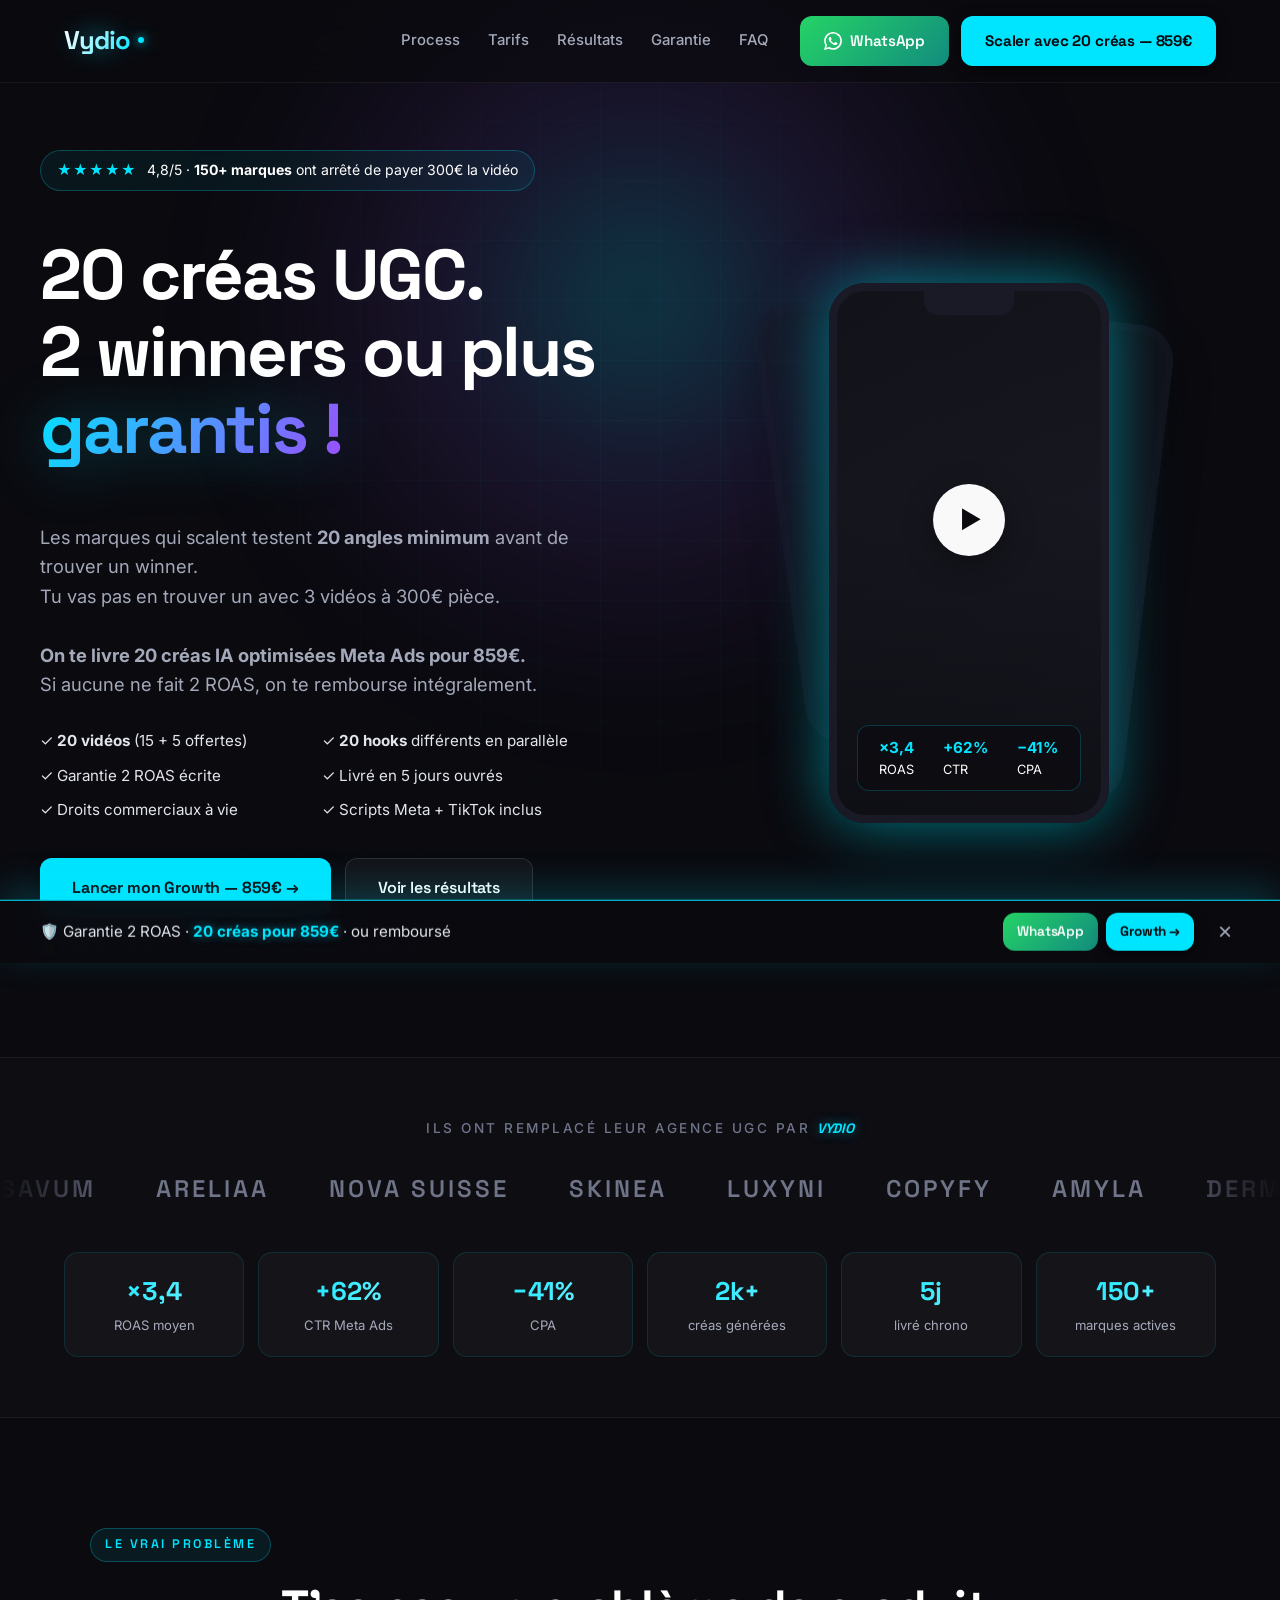
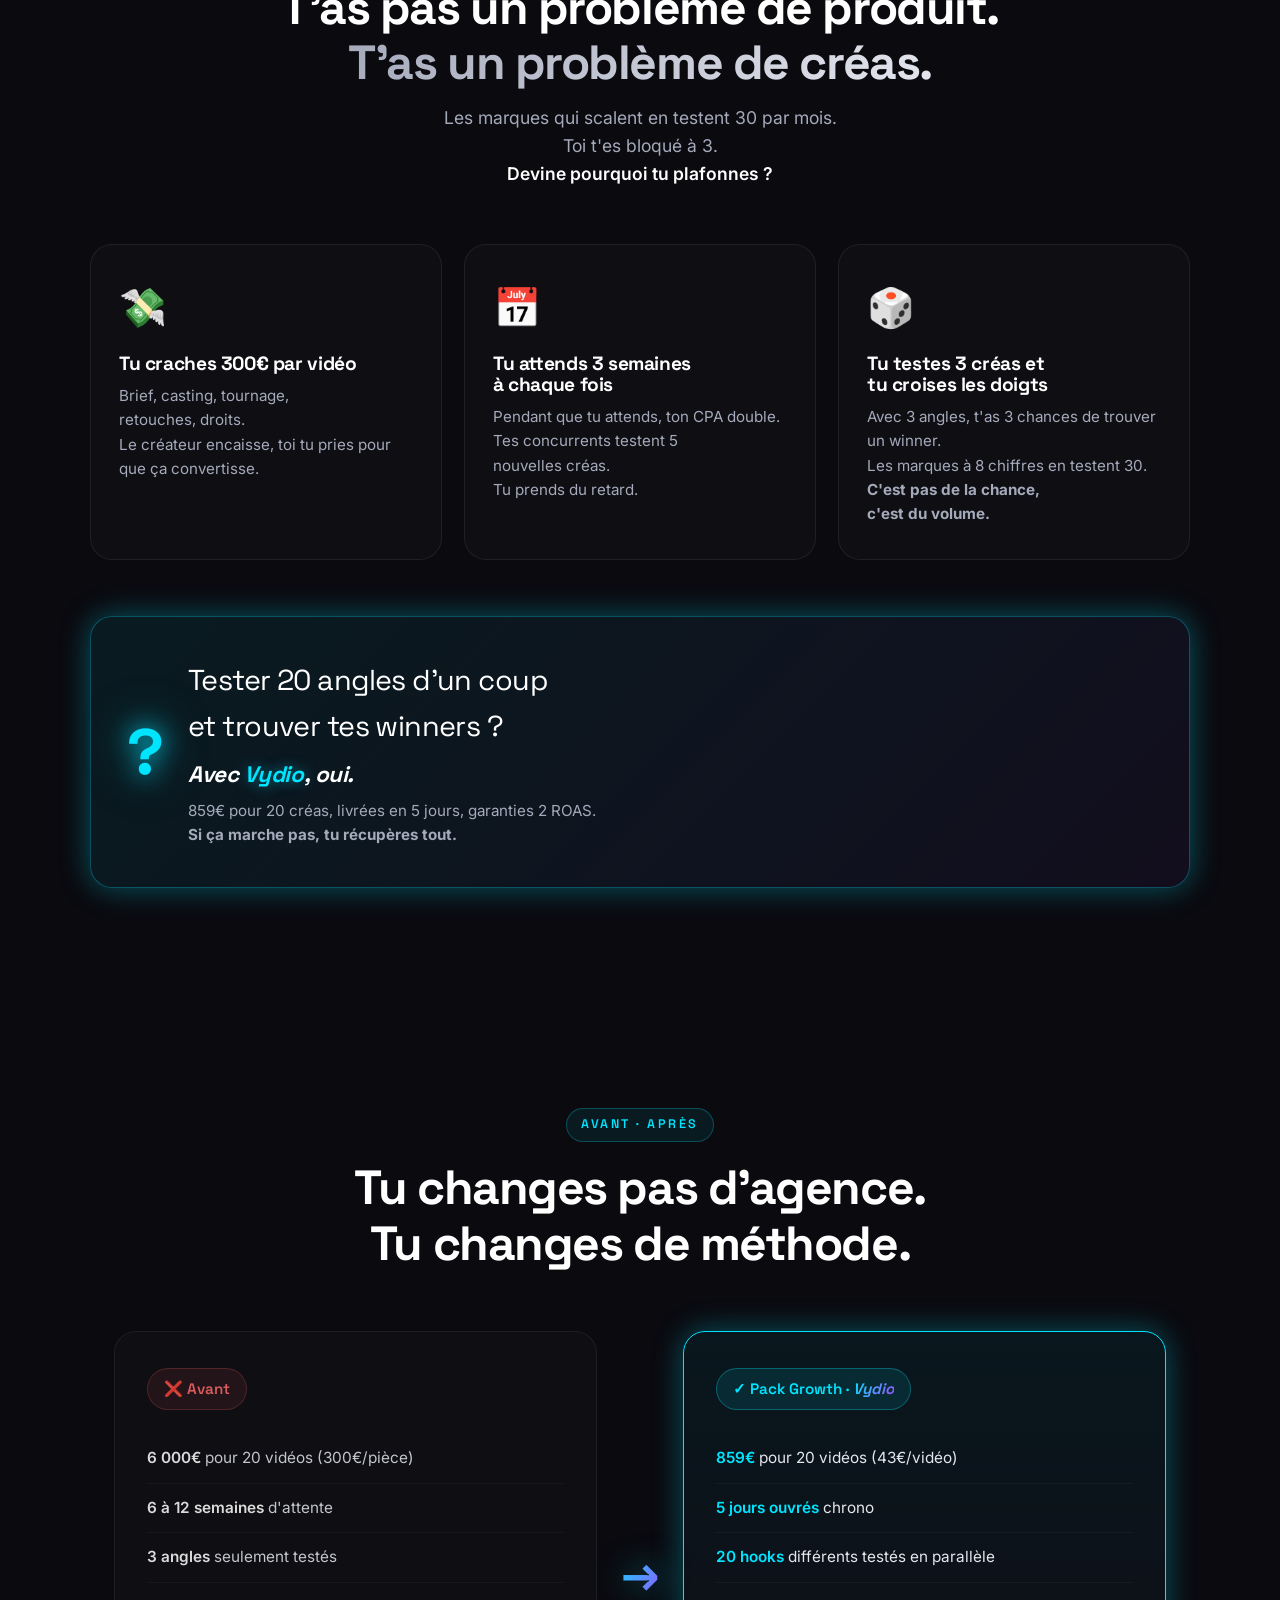
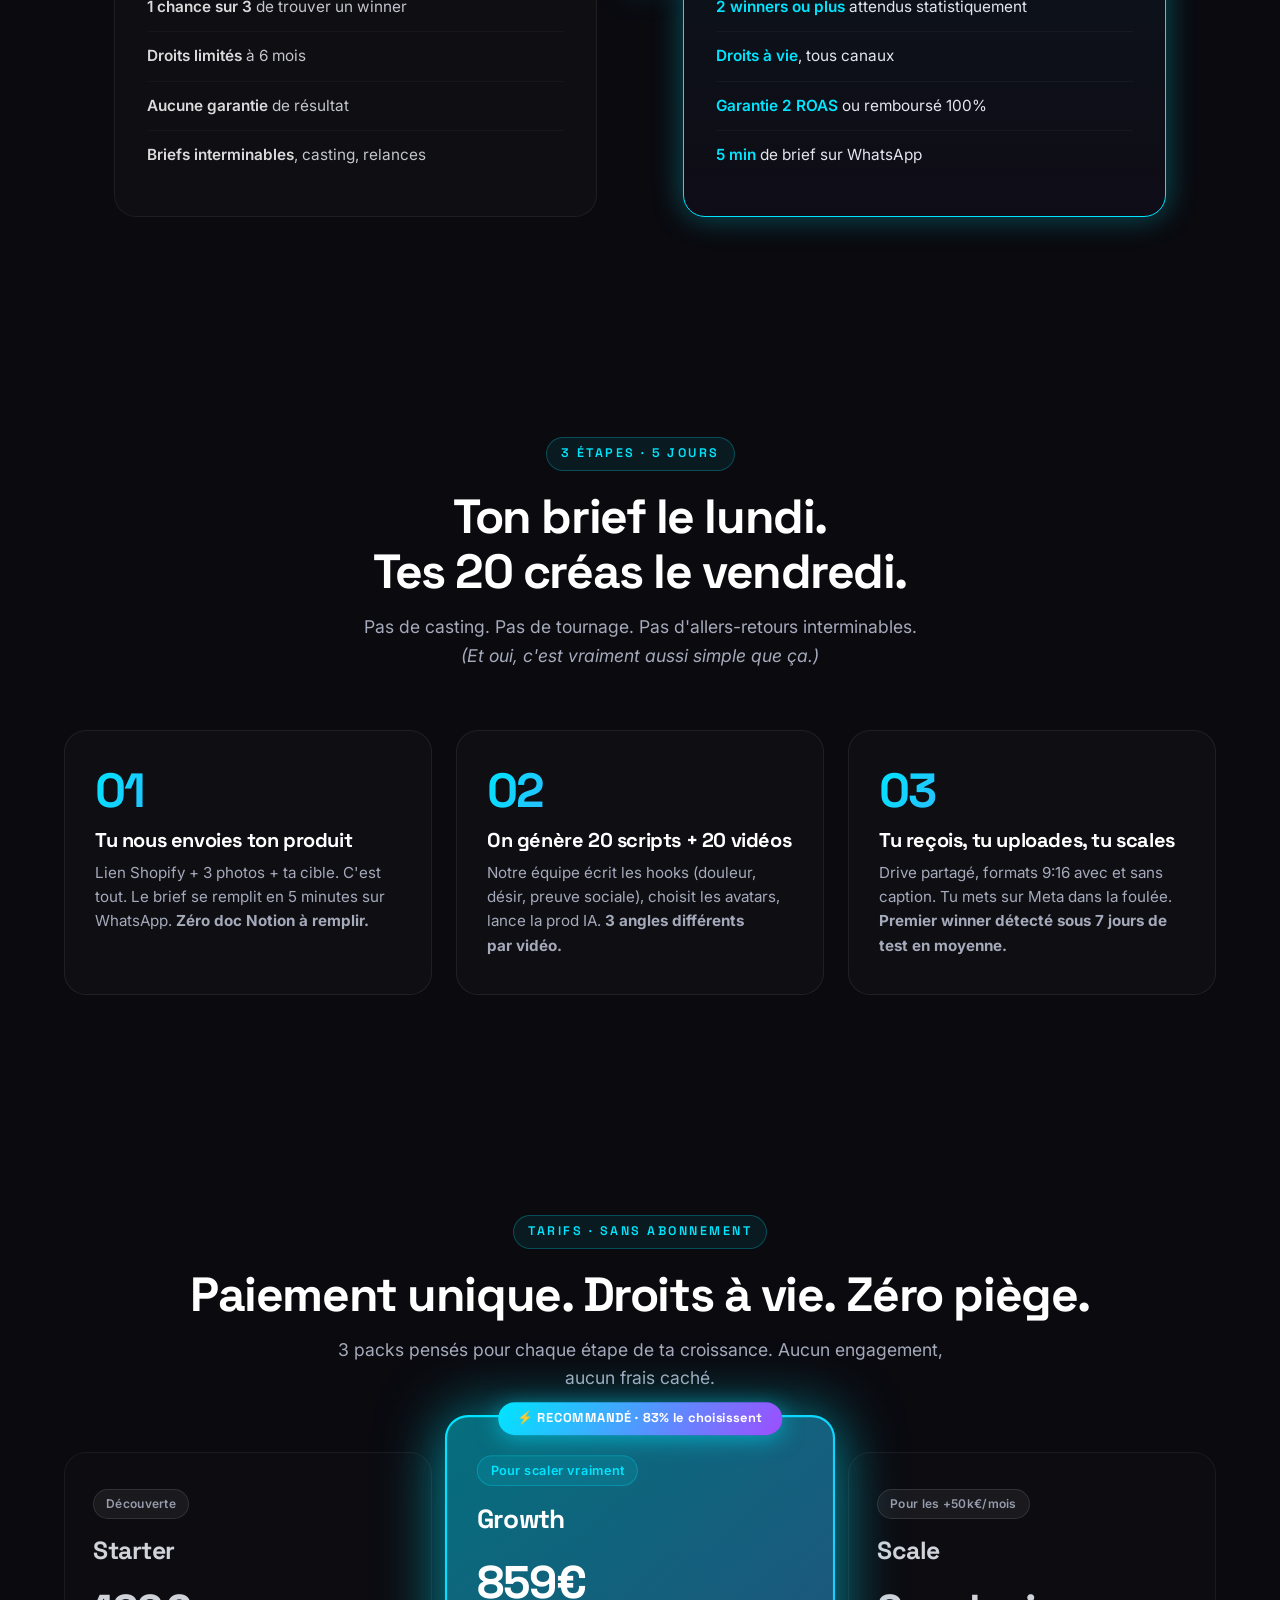
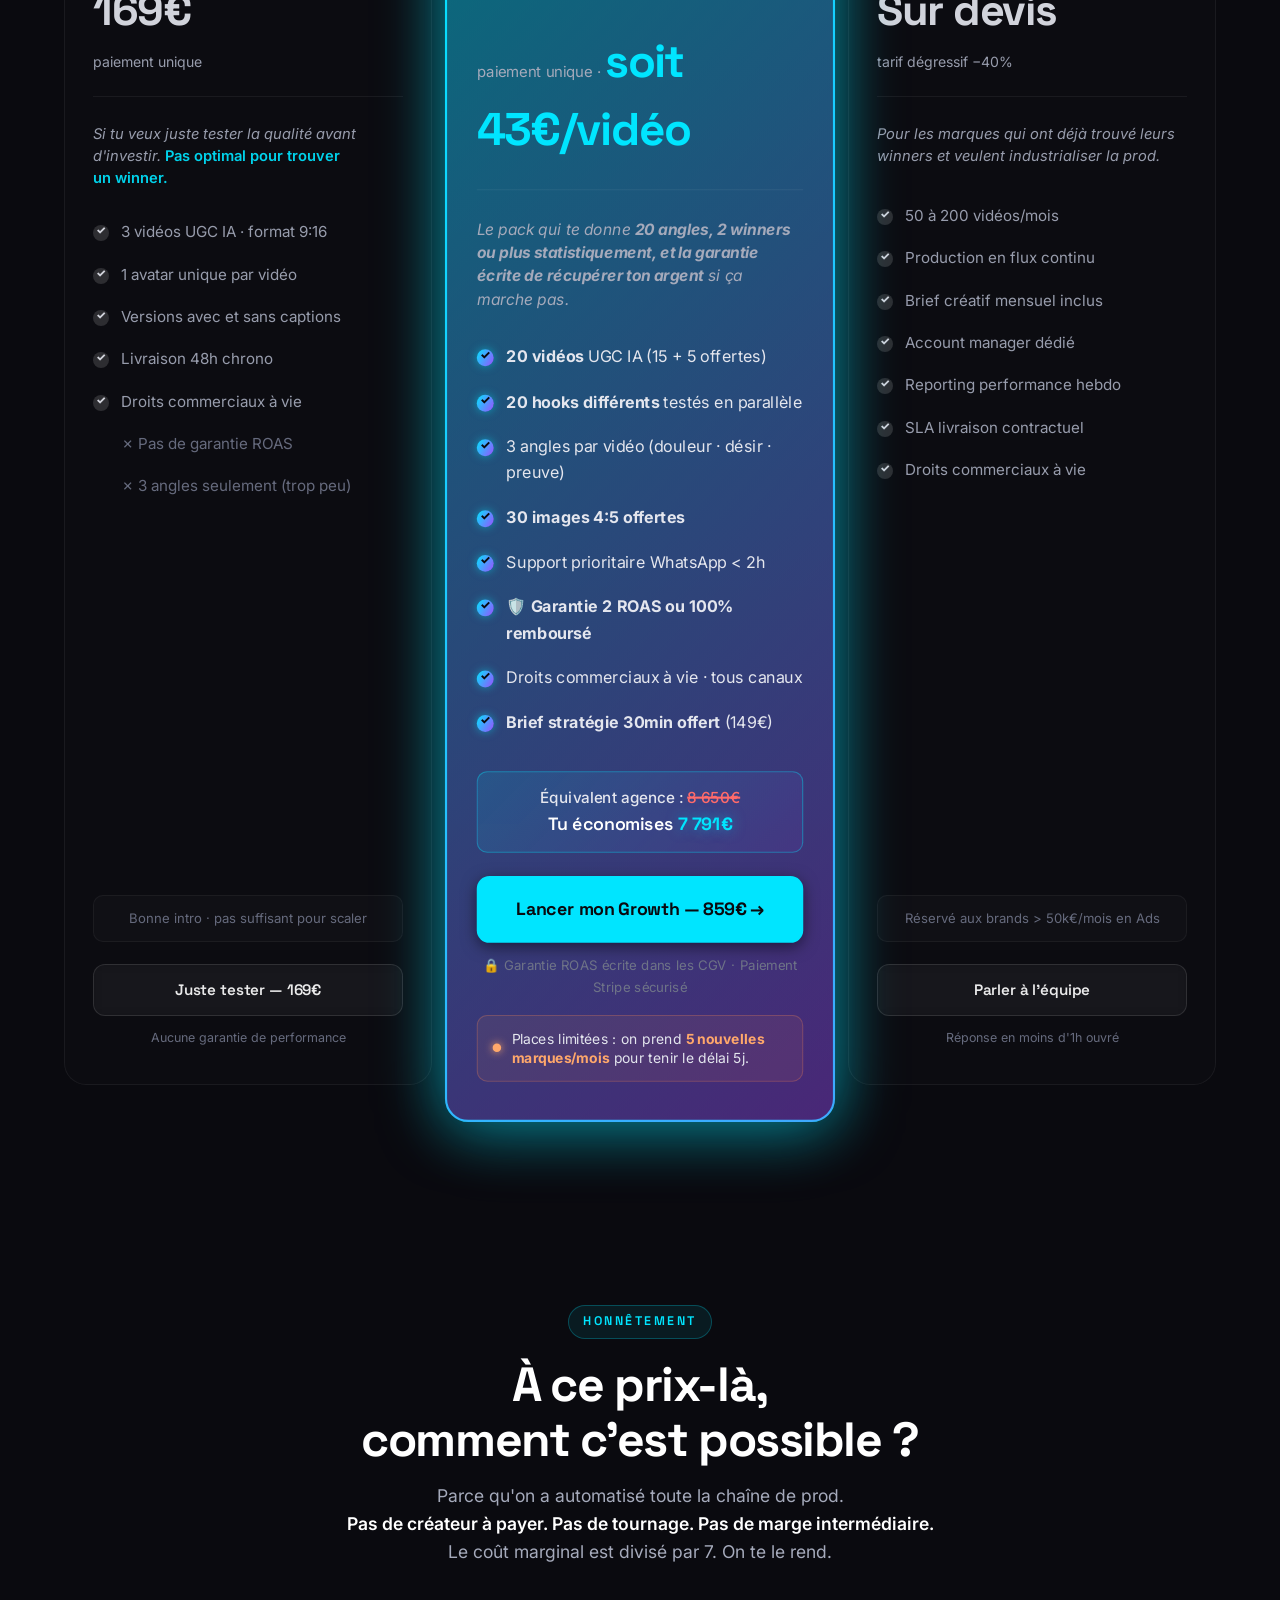
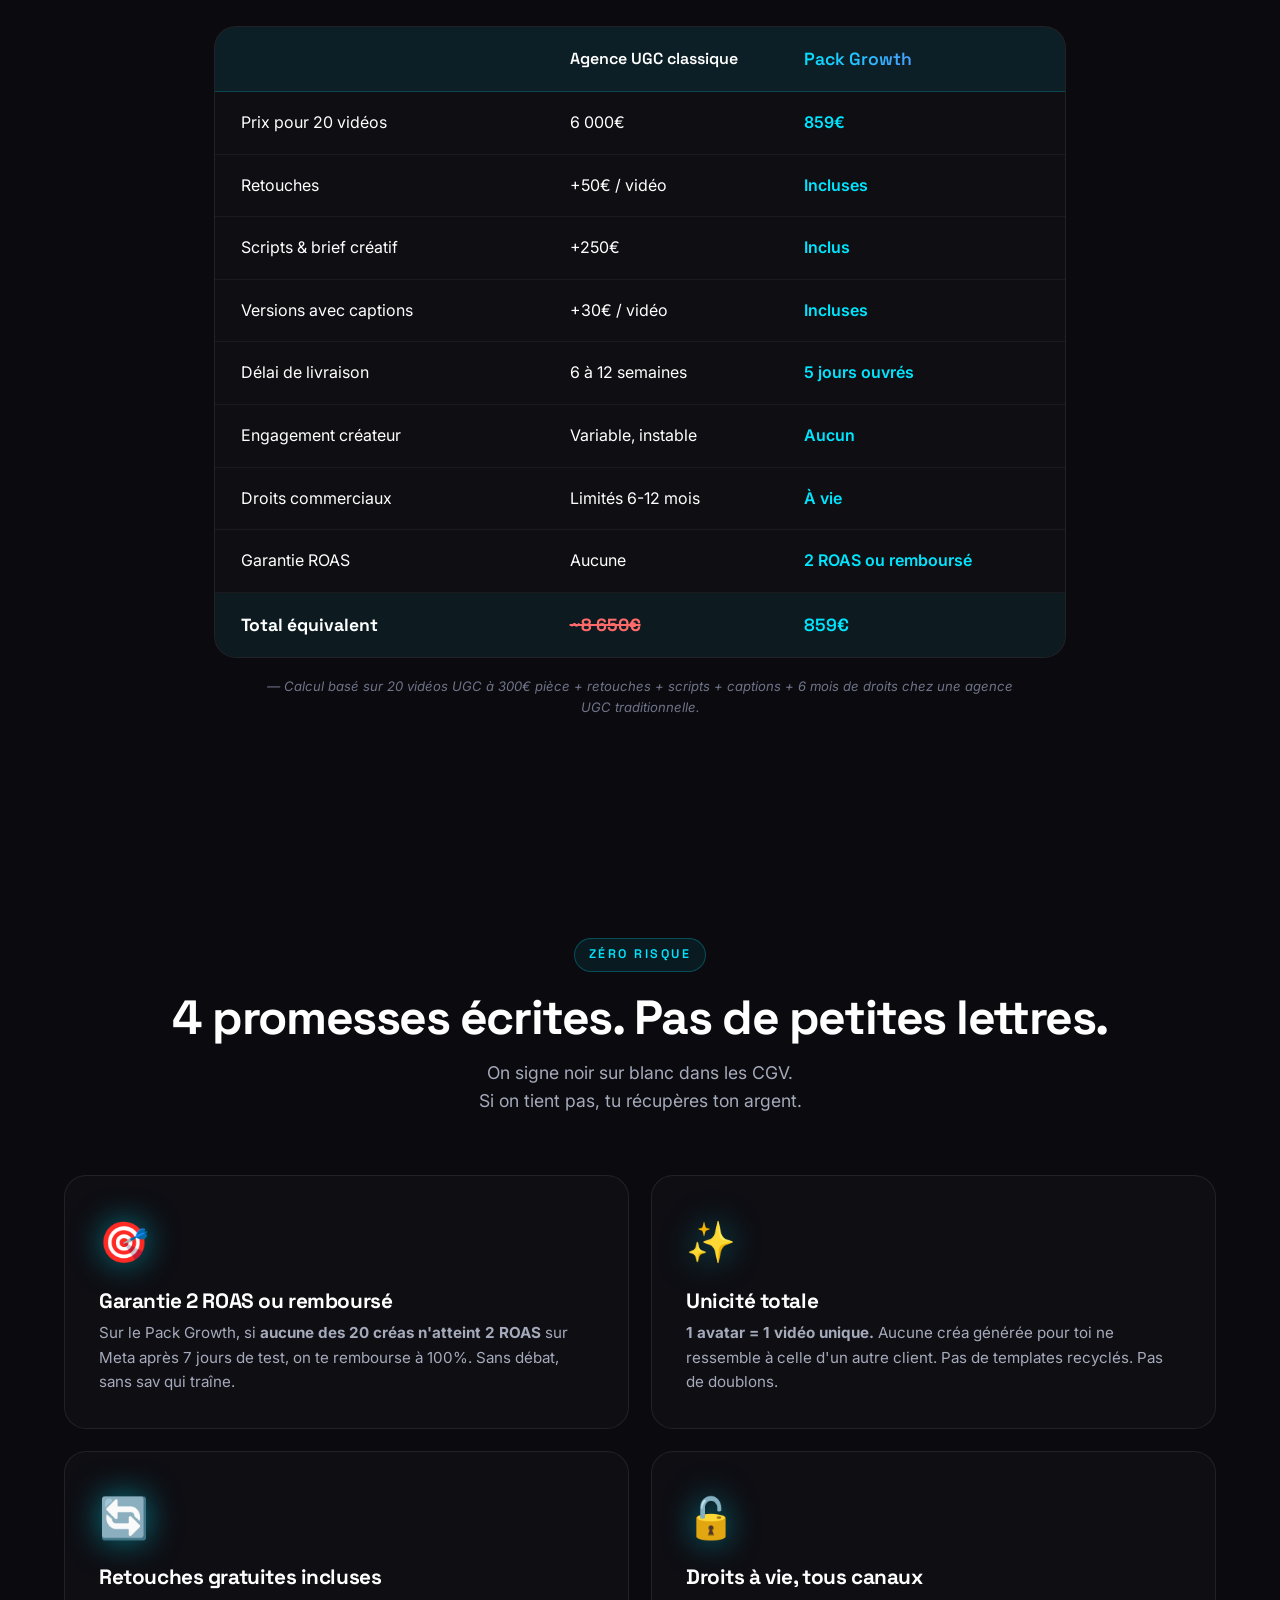
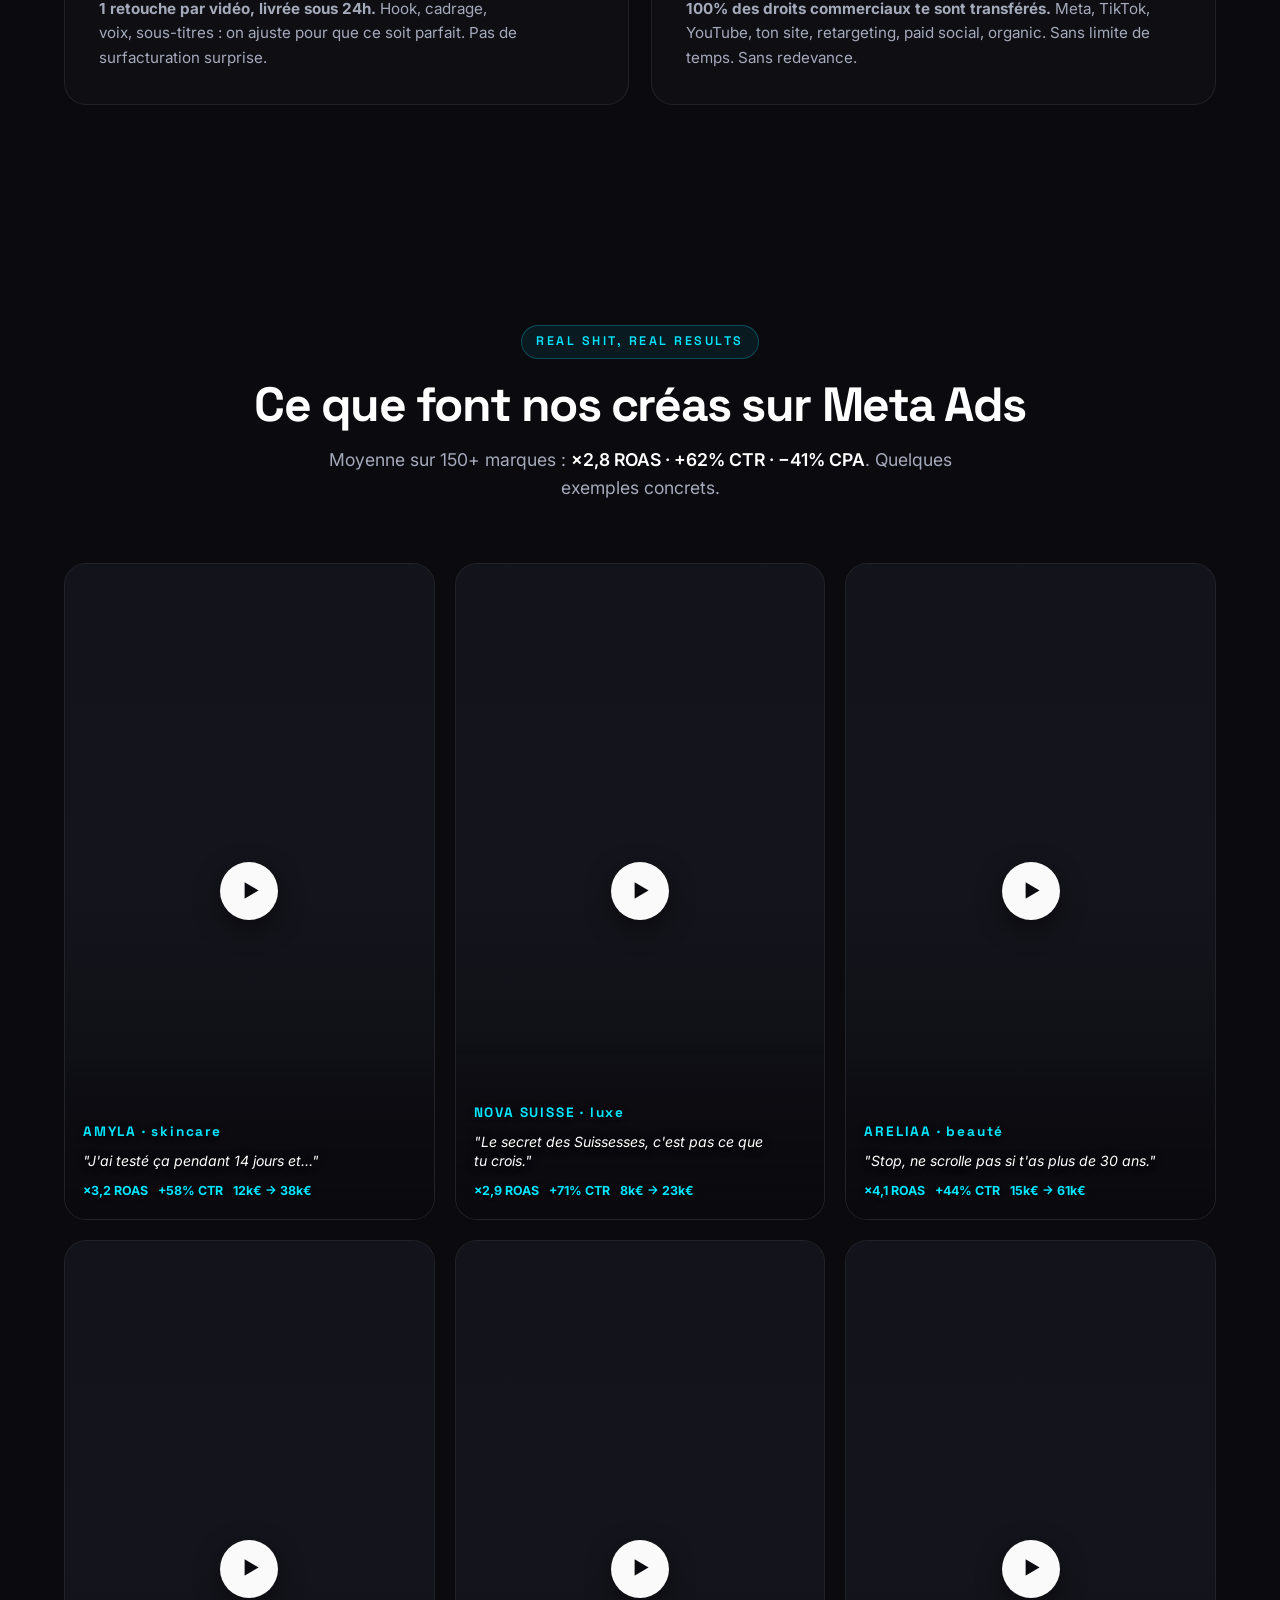
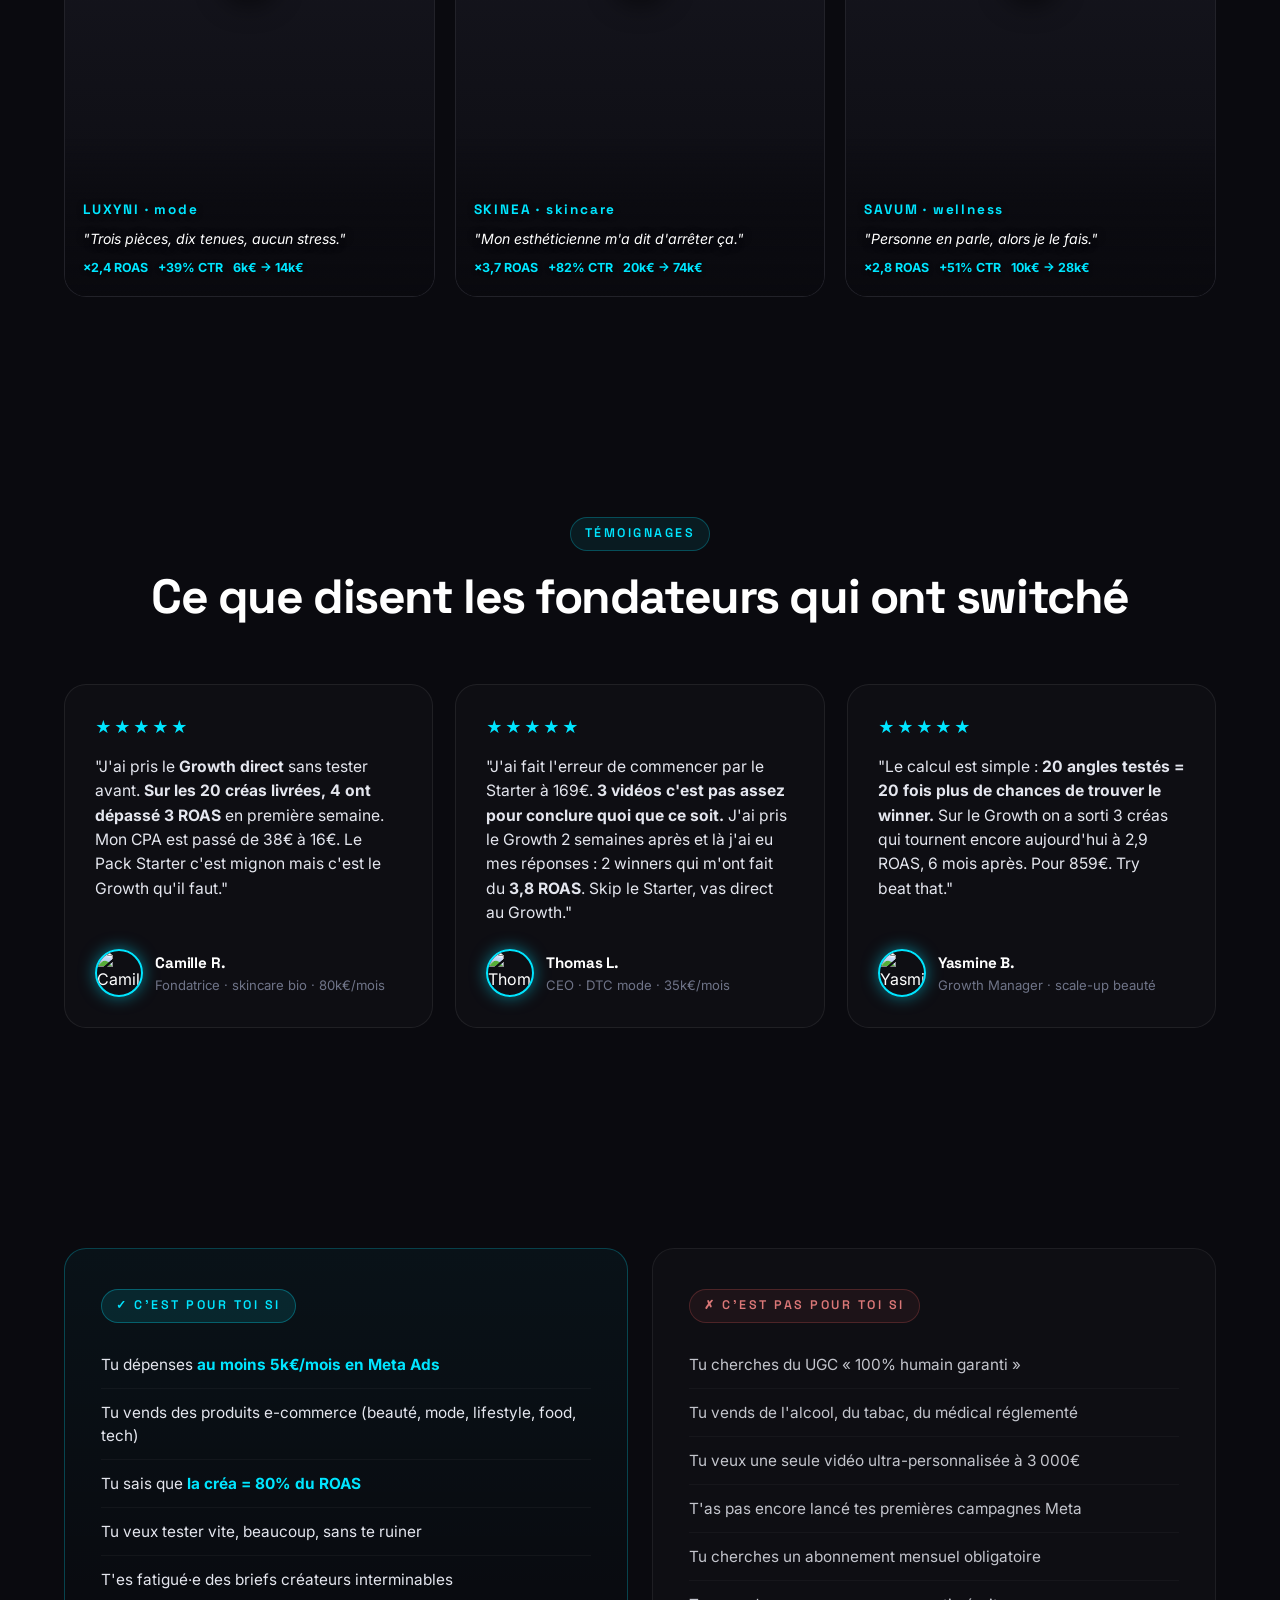
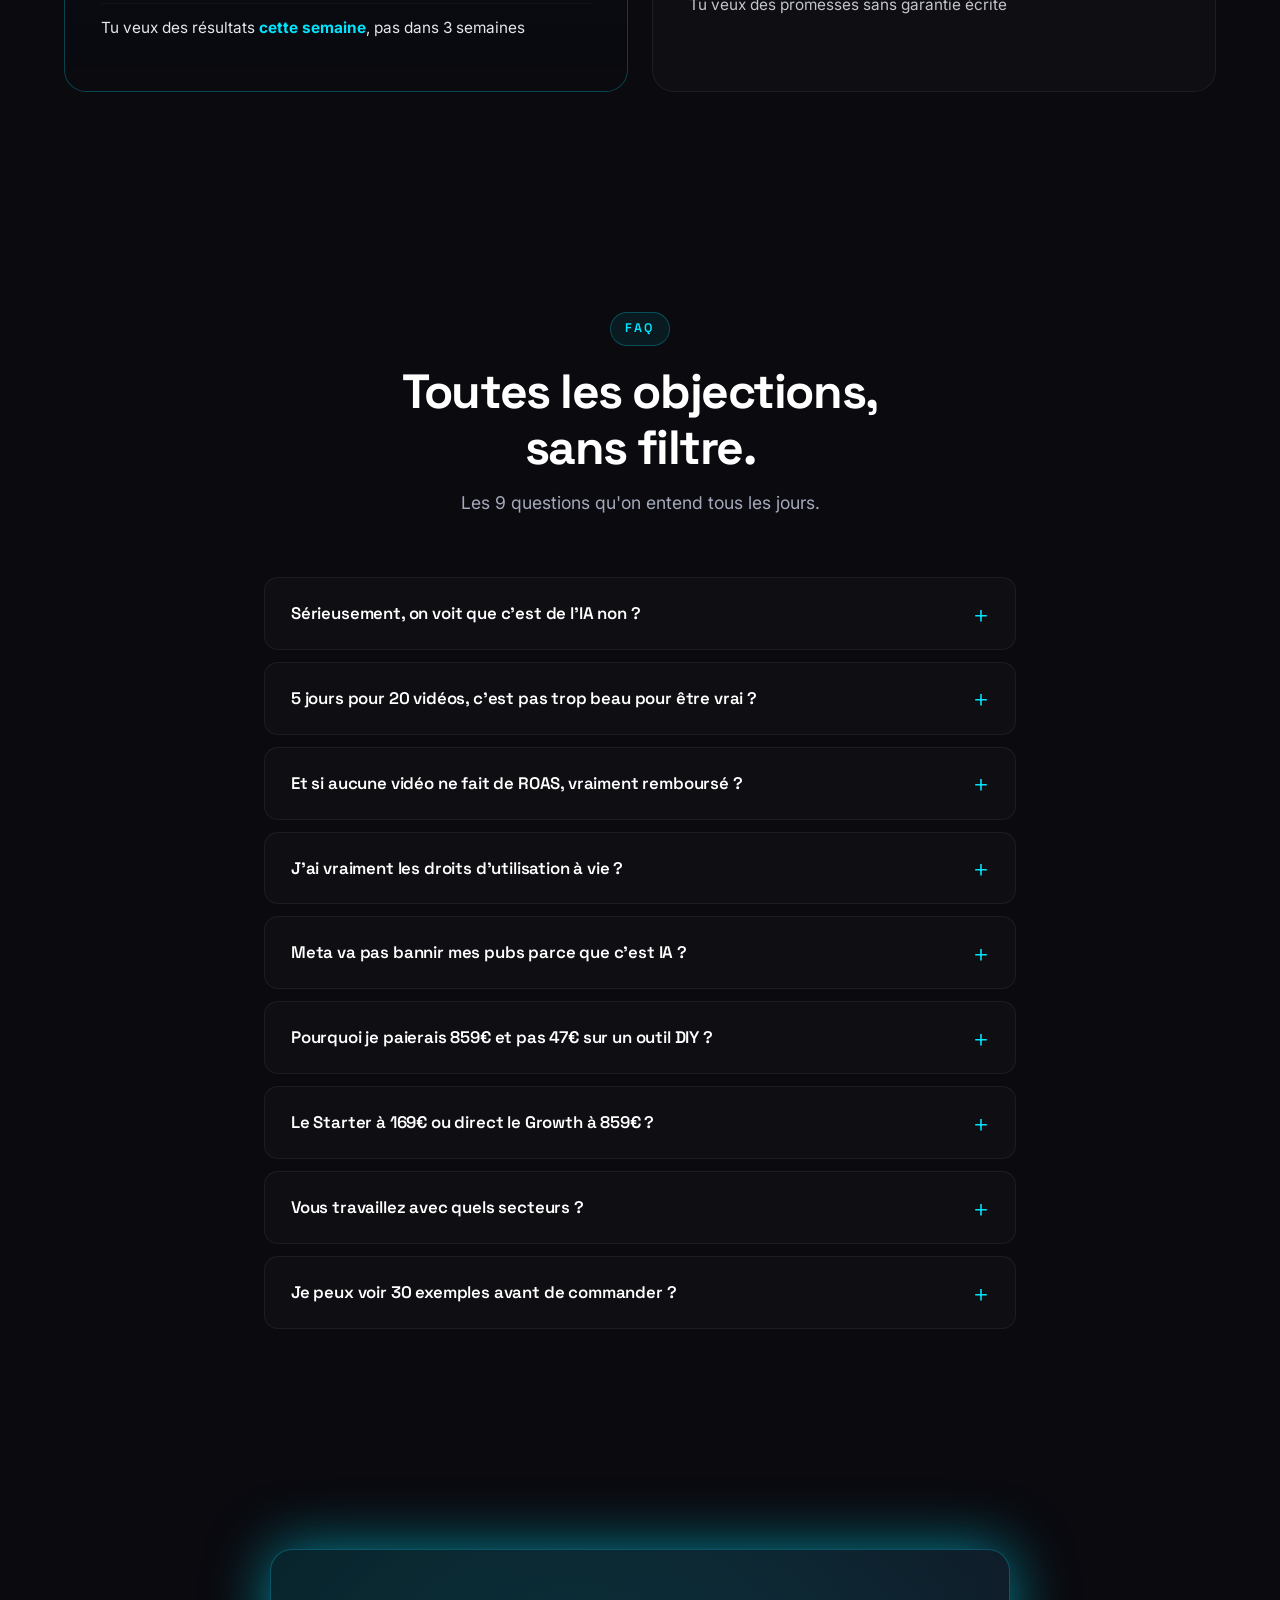
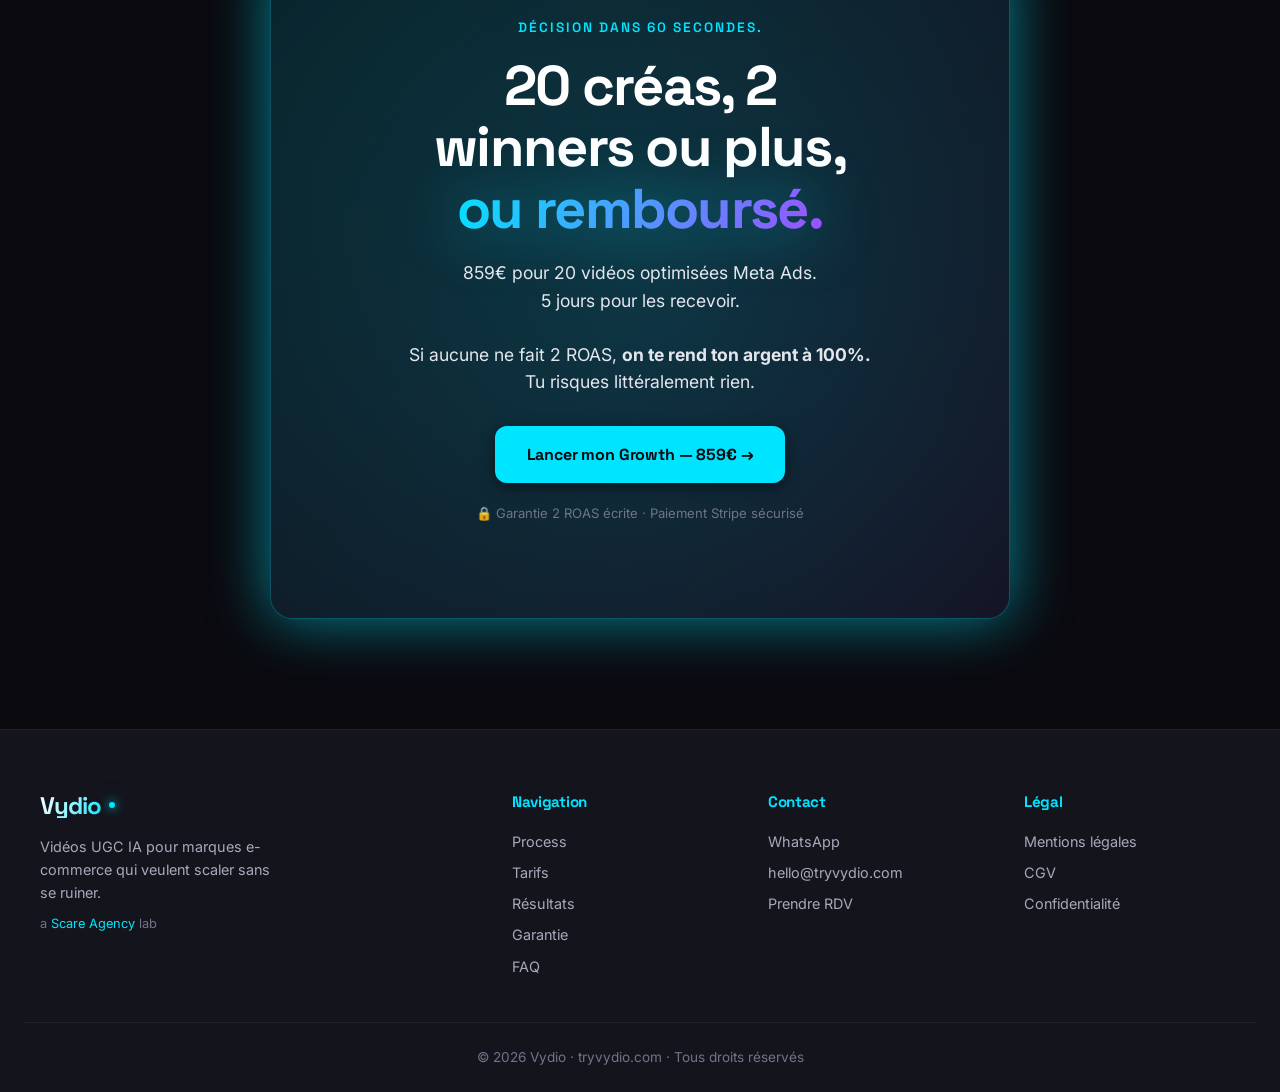
==== index.html @ 544446b2 "Initial commit — Vydio UGC IA landing page" ====
<!DOCTYPE html>
<html lang="fr">
<head>
  <meta charset="UTF-8" />
  <meta name="viewport" content="width=device-width, initial-scale=1.0" />
  <title>Vydio — 20 créas UGC IA en 5 jours. Garantie 2 ROAS ou remboursé.</title>
  <meta name="description" content="Arrête de tester 3 créas et de prier. Vydio te livre 20 vidéos UGC IA optimisées Meta Ads pour 859€. Si aucune ne fait 2 ROAS, on te rembourse. 150+ marques scalent déjà avec nous." />
  <link rel="preconnect" href="https://fonts.googleapis.com">
  <link rel="preconnect" href="https://fonts.gstatic.com" crossorigin>
  <link href="https://fonts.googleapis.com/css2?family=Space+Grotesk:wght@500;600;700&family=Inter:wght@400;500;600;700;800&display=swap" rel="stylesheet">
  <link rel="stylesheet" href="styles.css" />
</head>
<body>
  <!-- ====== NAVBAR ====== -->
  <header class="nav">
    <div class="nav__inner">
      <a href="#" class="nav__logo">
        <span class="logo-name">Vydio</span><span class="logo-dot"></span>
      </a>
      <nav class="nav__links">
        <a href="#process">Process</a>
        <a href="#packs">Tarifs</a>
        <a href="#realisations">Résultats</a>
        <a href="#garantie">Garantie</a>
        <a href="#faq">FAQ</a>
      </nav>
      <div class="nav__cta">
        <a href="https://wa.me/" class="btn btn--whatsapp" aria-label="WhatsApp">
          <svg viewBox="0 0 24 24" width="18" height="18" fill="currentColor"><path d="M20.52 3.48A11.86 11.86 0 0 0 12.04 0C5.5 0 .2 5.3.2 11.84c0 2.09.55 4.12 1.6 5.92L0 24l6.4-1.68a11.84 11.84 0 0 0 5.64 1.44h.01c6.54 0 11.84-5.3 11.84-11.84 0-3.16-1.23-6.13-3.37-8.44ZM12.05 21.5h-.01a9.65 9.65 0 0 1-4.92-1.35l-.35-.21-3.79 1 1.01-3.7-.23-.38a9.66 9.66 0 1 1 8.29 4.64Zm5.3-7.23c-.29-.14-1.71-.84-1.97-.94-.27-.1-.46-.14-.65.15-.19.29-.74.94-.91 1.13-.17.19-.34.21-.62.07-.29-.14-1.22-.45-2.32-1.43-.86-.77-1.44-1.71-1.61-2-.17-.29-.02-.45.13-.59.13-.13.29-.34.43-.51.14-.17.19-.29.29-.48.1-.19.05-.36-.02-.5-.07-.14-.65-1.57-.89-2.15-.23-.56-.47-.49-.65-.5h-.55c-.19 0-.5.07-.76.36-.26.29-1 1-1 2.43s1.02 2.83 1.16 3.02c.14.19 2 3.05 4.85 4.28.68.29 1.21.46 1.62.59.68.21 1.3.18 1.79.11.55-.08 1.71-.7 1.95-1.37.24-.67.24-1.25.17-1.37-.07-.12-.26-.19-.55-.34Z"/></svg>
          WhatsApp
        </a>
        <a href="#packs" class="btn btn--primary">Scaler avec 20 créas — 859€</a>
      </div>
      <button class="nav__burger" aria-label="Menu">
        <span></span><span></span><span></span>
      </button>
    </div>
  </header>

  <!-- ====== HERO ====== -->
  <section class="hero">
    <div class="hero__bg-glow"></div>
    <div class="hero__inner">
      <!-- Bloc BADGE : barre d'avis (sous la vidéo en mobile, au-dessus du titre en desktop) -->
      <div class="hero__badge">
        <div class="trust-badge">
          <span class="stars">★★★★★</span>
          <span>4,8/5 · <b>150+ marques</b> ont arrêté de payer 300€ la vidéo</span>
        </div>
      </div>

      <!-- Bloc HEAD : titre (en premier sur mobile, au-dessus de la vidéo) -->
      <div class="hero__head">
        <h1 class="hero__title">
          <span class="reveal-word">20 créas UGC.</span><br>
          <span class="reveal-word">2 winners ou plus</span><br>
          <span class="reveal-word grad">garantis&nbsp;!</span>
        </h1>
      </div>

      <!-- Bloc VIDÉO : phone stack -->
      <div class="hero__right">
        <div class="phone-stack">
          <div class="phone phone--back"></div>
          <div class="phone phone--mid"></div>
          <div class="phone phone--front">
            <div class="phone__screen" style="background-image:url('https://picsum.photos/seed/vydio-hero/600/1000');background-size:cover;background-position:center;">
              <div class="phone__overlay"></div>
              <div class="phone__play">▶</div>
              <div class="phone__stats">
                <span><b>×3,4</b> ROAS</span>
                <span><b>+62%</b> CTR</span>
                <span><b>−41%</b> CPA</span>
              </div>
            </div>
          </div>
        </div>
      </div>

      <!-- Bloc BODY : sous-titre + bullets + CTAs -->
      <div class="hero__body">
        <p class="hero__subtitle">
          Les marques qui scalent testent <b>20 angles minimum</b> avant de trouver un winner.<br>
          Tu vas pas en trouver un avec 3 vidéos à 300€ pièce.<br><br>
          <b>On te livre 20 créas IA optimisées Meta Ads pour 859€.</b><br>
          Si aucune ne fait 2 ROAS, on te rembourse intégralement.
        </p>
        <ul class="hero__bullets">
          <li>✓ <b>20 vidéos</b> (15 + 5 offertes)</li>
          <li>✓ <b>20 hooks</b> différents en parallèle</li>
          <li>✓ Garantie 2 ROAS écrite</li>
          <li>✓ Livré en 5 jours ouvrés</li>
          <li>✓ Droits commerciaux à vie</li>
          <li>✓ Scripts Meta + TikTok inclus</li>
        </ul>
        <div class="hero__ctas">
          <a href="#packs" class="btn btn--primary btn--lg">Lancer mon Growth — 859€ →</a>
          <a href="#realisations" class="btn btn--ghost btn--lg">Voir les résultats</a>
        </div>
        <p class="hero__micro">🔒 Paiement Stripe sécurisé · Garantie 2 ROAS ou remboursé</p>
      </div>
    </div>
  </section>

  <!-- ====== LOGOS + STATS STRIP ====== -->
  <section class="logos">
    <p class="logos__title">Ils ont remplacé leur agence UGC par <span class="logo-inline"><b>Vydio</b></span></p>
    <div class="marquee">
      <div class="marquee__track">
        <span>SAVUM</span><span>ARELIAA</span><span>NOVA SUISSE</span>
        <span>SKINEA</span><span>LUXYNI</span><span>COPYFY</span>
        <span>AMYLA</span><span>DERMA+</span><span>BRYSO</span>
        <span>SAVUM</span><span>ARELIAA</span><span>NOVA SUISSE</span>
        <span>SKINEA</span><span>LUXYNI</span><span>COPYFY</span>
        <span>AMYLA</span><span>DERMA+</span><span>BRYSO</span>
      </div>
    </div>
    <div class="strip">
      <div><b>×3,4</b><span>ROAS moyen</span></div>
      <div><b>+62%</b><span>CTR Meta Ads</span></div>
      <div><b>−41%</b><span>CPA</span></div>
      <div><b>2k+</b><span>créas générées</span></div>
      <div><b>5j</b><span>livré chrono</span></div>
      <div><b>150+</b><span>marques actives</span></div>
    </div>
  </section>

  <!-- ====== PROBLÈME ====== -->
  <section class="problem">
    <div class="problem__inner">
      <span class="kicker">Le vrai problème</span>
      <h2 class="section-title">T'as pas un problème de produit.<br><span class="muted">T'as un problème de créas.</span></h2>
      <p class="section-sub">Les marques qui scalent en testent 30 par mois.<br>Toi t'es bloqué à 3.<br><b>Devine pourquoi tu plafonnes&nbsp;?</b></p>

      <div class="problem__grid">
        <div class="problem__card">
          <div class="problem__icon">💸</div>
          <h3>Tu craches 300€ par vidéo</h3>
          <p>Brief, casting, tournage, retouches, droits.<br>Le créateur encaisse, toi tu pries pour que ça convertisse.</p>
        </div>
        <div class="problem__card">
          <div class="problem__icon">📅</div>
          <h3>Tu attends 3 semaines à chaque fois</h3>
          <p>Pendant que tu attends, ton CPA double.<br>Tes concurrents testent 5 nouvelles créas.<br>Tu prends du retard.</p>
        </div>
        <div class="problem__card">
          <div class="problem__icon">🎲</div>
          <h3>Tu testes 3 créas et tu croises les doigts</h3>
          <p>Avec 3 angles, t'as 3 chances de trouver un winner.<br>Les marques à 8 chiffres en testent 30.<br><b>C'est pas de la chance,<br>c'est du volume.</b></p>
        </div>
      </div>

      <div class="problem__why">
        <span class="qmark-big">?</span>
        <div>
          <p class="problem__why-title">Tester 20 angles d'un coup<br>et trouver tes winners&nbsp;?<br><span class="why-not-tag">Avec <b>Vydio</b>, oui.</span></p>
          <p class="problem__why-sub">859€ pour 20 créas, livrées en 5 jours, garanties 2 ROAS.<br><b>Si ça marche pas, tu récupères tout.</b></p>
        </div>
      </div>
    </div>
  </section>

  <!-- ====== AVANT / APRÈS ====== -->
  <section class="before-after">
    <div class="section-head">
      <span class="kicker">Avant · Après</span>
      <h2 class="section-title">Tu changes pas d'agence. Tu changes de méthode.</h2>
    </div>
    <div class="ba__grid">
      <div class="ba__col ba__col--before">
        <div class="ba__tag">❌ Avant</div>
        <ul class="ba__list">
          <li><b>6 000€</b> pour 20 vidéos (300€/pièce)</li>
          <li><b>6 à 12 semaines</b> d'attente</li>
          <li><b>3 angles</b> seulement testés</li>
          <li><b>1 chance sur 3</b> de trouver un winner</li>
          <li><b>Droits limités</b> à 6 mois</li>
          <li><b>Aucune garantie</b> de résultat</li>
          <li><b>Briefs interminables</b>, casting, relances</li>
        </ul>
      </div>
      <div class="ba__arrow">→</div>
      <div class="ba__col ba__col--after">
        <div class="ba__tag ba__tag--win">✓ Pack Growth · <b>Vydio</b></div>
        <ul class="ba__list">
          <li><b>859€</b> pour 20 vidéos (43€/vidéo)</li>
          <li><b>5 jours ouvrés</b> chrono</li>
          <li><b>20 hooks</b> différents testés en parallèle</li>
          <li><b>2 winners ou plus</b> attendus statistiquement</li>
          <li><b>Droits à vie</b>, tous canaux</li>
          <li><b>Garantie 2 ROAS</b> ou remboursé 100%</li>
          <li><b>5 min</b> de brief sur WhatsApp</li>
        </ul>
      </div>
    </div>
  </section>

  <!-- ====== PROCESS ====== -->
  <section class="process" id="process">
    <div class="section-head">
      <span class="kicker">3 étapes · 5 jours</span>
      <h2 class="section-title">Ton brief le lundi.<br>Tes 20 créas le vendredi.</h2>
      <p class="section-sub">Pas de casting. Pas de tournage. Pas d'allers-retours interminables.<br><em>(Et oui, c'est vraiment aussi simple que ça.)</em></p>
    </div>
    <div class="process__grid">
      <div class="process__step">
        <div class="process__num">01</div>
        <h3>Tu nous envoies ton produit</h3>
        <p>Lien Shopify + 3 photos + ta cible. C'est tout. Le brief se remplit en 5 minutes sur WhatsApp. <b>Zéro doc Notion à remplir.</b></p>
      </div>
      <div class="process__step">
        <div class="process__num">02</div>
        <h3>On génère 20 scripts + 20 vidéos</h3>
        <p>Notre équipe écrit les hooks (douleur, désir, preuve sociale), choisit les avatars, lance la prod IA. <b>3 angles différents par vidéo.</b></p>
      </div>
      <div class="process__step">
        <div class="process__num">03</div>
        <h3>Tu reçois, tu uploades, tu scales</h3>
        <p>Drive partagé, formats 9:16 avec et sans caption. Tu mets sur Meta dans la foulée. <b>Premier winner détecté sous 7 jours de test en moyenne.</b></p>
      </div>
    </div>
  </section>

  <!-- ====== PACKS ====== -->
  <section class="packs" id="packs">
    <div class="section-head">
      <span class="kicker">Tarifs · Sans abonnement</span>
      <h2 class="section-title">Paiement unique. Droits à vie. Zéro piège.</h2>
      <p class="section-sub">3 packs pensés pour chaque étape de ta croissance. Aucun engagement, aucun frais caché.</p>
    </div>
    <div class="packs__grid">

      <!-- Pack Starter (downsell light) -->
      <article class="pack pack--muted">
        <div class="pack__badge pack__badge--muted">Découverte</div>
        <h3 class="pack__name">Starter</h3>
        <div class="pack__price"><b>169€</b><span>paiement unique</span></div>
        <p class="pack__line">Si tu veux juste tester la qualité avant d'investir. <em>Pas optimal pour trouver un winner.</em></p>
        <ul class="pack__features">
          <li>3 vidéos UGC IA · format 9:16</li>
          <li>1 avatar unique par vidéo</li>
          <li>Versions avec et sans captions</li>
          <li>Livraison 48h chrono</li>
          <li>Droits commerciaux à vie</li>
          <li class="pack__missing">✗ Pas de garantie ROAS</li>
          <li class="pack__missing">✗ 3 angles seulement (trop peu)</li>
        </ul>
        <div class="pack__value">Bonne intro · pas suffisant pour scaler</div>
        <a href="#" class="btn btn--ghost btn--block">Juste tester — 169€</a>
        <p class="pack__micro">Aucune garantie de performance</p>
      </article>

      <!-- Pack Growth — LE PUSHED -->
      <article class="pack pack--featured">
        <div class="pack__ribbon">⚡ RECOMMANDÉ · 83% le choisissent</div>
        <div class="pack__badge">Pour scaler vraiment</div>
        <h3 class="pack__name">Growth</h3>
        <div class="pack__price"><b>859€</b><span>paiement unique · <b class="price-per-video">soit 43€/vidéo</b></span></div>
        <p class="pack__line">Le pack qui te donne <b>20 angles, 2 winners ou plus statistiquement, et la garantie écrite de récupérer ton argent</b> si ça marche pas.</p>
        <ul class="pack__features">
          <li><b>20 vidéos</b> UGC IA (15 + 5 offertes)</li>
          <li><b>20 hooks différents</b> testés en parallèle</li>
          <li>3 angles par vidéo (douleur · désir · preuve)</li>
          <li><b>30 images 4:5 offertes</b></li>
          <li>Support prioritaire WhatsApp &lt; 2h</li>
          <li><b>🛡️ Garantie 2 ROAS ou 100% remboursé</b></li>
          <li>Droits commerciaux à vie · tous canaux</li>
          <li><b>Brief stratégie 30min offert</b> (149€)</li>
        </ul>
        <div class="pack__value pack__value--strong">
          <span class="pv__line">Équivalent agence : <s class="pv__strike">8 650€</s></span>
          <span class="pv__line pv__line--save">Tu économises <b>7 791€</b></span>
        </div>
        <a href="#" class="btn btn--primary btn--block btn--xl">Lancer mon Growth — 859€ →</a>
        <p class="pack__micro">🔒 Garantie ROAS écrite dans les CGV · Paiement Stripe sécurisé</p>
        <div class="pack__urgency">
          <span class="pulse-dot"></span>
          <span>Places limitées : on prend <b>5 nouvelles marques/mois</b> pour tenir le délai 5j.</span>
        </div>
      </article>

      <!-- Pack Scale -->
      <article class="pack pack--muted">
        <div class="pack__badge pack__badge--muted">Pour les +50k€/mois</div>
        <h3 class="pack__name">Scale</h3>
        <div class="pack__price"><b>Sur devis</b><span>tarif dégressif −40%</span></div>
        <p class="pack__line">Pour les marques qui ont déjà trouvé leurs winners et veulent industrialiser la prod.</p>
        <ul class="pack__features">
          <li>50 à 200 vidéos/mois</li>
          <li>Production en flux continu</li>
          <li>Brief créatif mensuel inclus</li>
          <li>Account manager dédié</li>
          <li>Reporting performance hebdo</li>
          <li>SLA livraison contractuel</li>
          <li>Droits commerciaux à vie</li>
        </ul>
        <div class="pack__value">Réservé aux brands &gt; 50k€/mois en Ads</div>
        <a href="https://wa.me/" class="btn btn--ghost btn--block">Parler à l'équipe</a>
        <p class="pack__micro">Réponse en moins d'1h ouvré</p>
      </article>

    </div>
  </section>

  <!-- ====== COMPARATIF ====== -->
  <section class="compare">
    <div class="section-head">
      <span class="kicker">Honnêtement</span>
      <h2 class="section-title">À ce prix-là,<br>comment c'est possible&nbsp;?</h2>
      <p class="section-sub">Parce qu'on a automatisé toute la chaîne de prod.<br><b>Pas de créateur à payer. Pas de tournage. Pas de marge intermédiaire.</b><br>Le coût marginal est divisé par 7. On te le rend.</p>
    </div>
    <div class="compare__table">
      <div class="compare__row compare__row--head">
        <div></div>
        <div>Agence UGC classique</div>
        <div class="compare__us">Pack Growth</div>
      </div>
      <div class="compare__row"><div>Prix pour 20 vidéos</div><div>6 000€</div><div class="compare__us">859€</div></div>
      <div class="compare__row"><div>Retouches</div><div>+50€ / vidéo</div><div class="compare__us">Incluses</div></div>
      <div class="compare__row"><div>Scripts & brief créatif</div><div>+250€</div><div class="compare__us">Inclus</div></div>
      <div class="compare__row"><div>Versions avec captions</div><div>+30€ / vidéo</div><div class="compare__us">Incluses</div></div>
      <div class="compare__row"><div>Délai de livraison</div><div>6 à 12 semaines</div><div class="compare__us">5 jours ouvrés</div></div>
      <div class="compare__row"><div>Engagement créateur</div><div>Variable, instable</div><div class="compare__us">Aucun</div></div>
      <div class="compare__row"><div>Droits commerciaux</div><div>Limités 6-12 mois</div><div class="compare__us">À vie</div></div>
      <div class="compare__row"><div>Garantie ROAS</div><div>Aucune</div><div class="compare__us">2 ROAS ou remboursé</div></div>
      <div class="compare__row compare__row--total">
        <div>Total équivalent</div>
        <div><s class="compare__red">~8 650€</s></div>
        <div class="compare__us">859€</div>
      </div>
    </div>
    <p class="compare__note">— Calcul basé sur 20 vidéos UGC à 300€ pièce + retouches + scripts + captions + 6 mois de droits chez une agence UGC traditionnelle.</p>
  </section>

  <!-- ====== GARANTIES ====== -->
  <section class="guarantees" id="garantie">
    <div class="section-head">
      <span class="kicker">Zéro risque</span>
      <h2 class="section-title">4 promesses écrites. Pas de petites lettres.</h2>
      <p class="section-sub">On signe noir sur blanc dans les CGV.<br>Si on tient pas, tu récupères ton argent.</p>
    </div>
    <div class="guarantees__grid">
      <div class="guarantee">
        <div class="guarantee__icon">🎯</div>
        <h3>Garantie 2 ROAS ou remboursé</h3>
        <p>Sur le Pack Growth, si <b>aucune des 20 créas n'atteint 2 ROAS</b> sur Meta après 7 jours de test, on te rembourse à 100%. Sans débat, sans sav qui traîne.</p>
      </div>
      <div class="guarantee">
        <div class="guarantee__icon">✨</div>
        <h3>Unicité totale</h3>
        <p><b>1 avatar = 1 vidéo unique.</b> Aucune créa générée pour toi ne ressemble à celle d'un autre client. Pas de templates recyclés. Pas de doublons.</p>
      </div>
      <div class="guarantee">
        <div class="guarantee__icon">🔄</div>
        <h3>Retouches gratuites incluses</h3>
        <p><b>1 retouche par vidéo, livrée sous 24h.</b> Hook, cadrage, voix, sous-titres : on ajuste pour que ce soit parfait. Pas de surfacturation surprise.</p>
      </div>
      <div class="guarantee">
        <div class="guarantee__icon">🔓</div>
        <h3>Droits à vie, tous canaux</h3>
        <p><b>100% des droits commerciaux te sont transférés.</b> Meta, TikTok, YouTube, ton site, retargeting, paid social, organic. Sans limite de temps. Sans redevance.</p>
      </div>
    </div>
  </section>

  <!-- ====== RÉALISATIONS ====== -->
  <section class="realisations" id="realisations">
    <div class="section-head">
      <span class="kicker">Real shit, real results</span>
      <h2 class="section-title">Ce que font nos créas sur Meta Ads</h2>
      <p class="section-sub">Moyenne sur 150+ marques : <b>×2,8 ROAS · +62% CTR · −41% CPA</b>. Quelques exemples concrets.</p>
    </div>
    <div class="realisations__grid">
      <article class="crea">
        <div class="crea__video" style="background-image:url('https://picsum.photos/seed/amyla-skincare/600/1000');background-size:cover;background-position:center;"></div>
        <div class="crea__info">
          <span class="crea__brand">AMYLA · skincare</span>
          <p class="crea__hook">"J'ai testé ça pendant 14 jours et…"</p>
          <div class="crea__stats"><span>×3,2 ROAS</span><span>+58% CTR</span><span>12k€ → 38k€</span></div>
        </div>
      </article>
      <article class="crea">
        <div class="crea__video" style="background-image:url('https://picsum.photos/seed/nova-suisse-luxe/600/1000');background-size:cover;background-position:center;"></div>
        <div class="crea__info">
          <span class="crea__brand">NOVA SUISSE · luxe</span>
          <p class="crea__hook">"Le secret des Suissesses, c'est pas ce que tu crois."</p>
          <div class="crea__stats"><span>×2,9 ROAS</span><span>+71% CTR</span><span>8k€ → 23k€</span></div>
        </div>
      </article>
      <article class="crea">
        <div class="crea__video" style="background-image:url('https://picsum.photos/seed/areliaa-beaute/600/1000');background-size:cover;background-position:center;"></div>
        <div class="crea__info">
          <span class="crea__brand">ARELIAA · beauté</span>
          <p class="crea__hook">"Stop, ne scrolle pas si t'as plus de 30 ans."</p>
          <div class="crea__stats"><span>×4,1 ROAS</span><span>+44% CTR</span><span>15k€ → 61k€</span></div>
        </div>
      </article>
      <article class="crea">
        <div class="crea__video" style="background-image:url('https://picsum.photos/seed/luxyni-mode/600/1000');background-size:cover;background-position:center;"></div>
        <div class="crea__info">
          <span class="crea__brand">LUXYNI · mode</span>
          <p class="crea__hook">"Trois pièces, dix tenues, aucun stress."</p>
          <div class="crea__stats"><span>×2,4 ROAS</span><span>+39% CTR</span><span>6k€ → 14k€</span></div>
        </div>
      </article>
      <article class="crea">
        <div class="crea__video" style="background-image:url('https://picsum.photos/seed/skinea-skincare/600/1000');background-size:cover;background-position:center;"></div>
        <div class="crea__info">
          <span class="crea__brand">SKINEA · skincare</span>
          <p class="crea__hook">"Mon esthéticienne m'a dit d'arrêter ça."</p>
          <div class="crea__stats"><span>×3,7 ROAS</span><span>+82% CTR</span><span>20k€ → 74k€</span></div>
        </div>
      </article>
      <article class="crea">
        <div class="crea__video" style="background-image:url('https://picsum.photos/seed/savum-wellness/600/1000');background-size:cover;background-position:center;"></div>
        <div class="crea__info">
          <span class="crea__brand">SAVUM · wellness</span>
          <p class="crea__hook">"Personne en parle, alors je le fais."</p>
          <div class="crea__stats"><span>×2,8 ROAS</span><span>+51% CTR</span><span>10k€ → 28k€</span></div>
        </div>
      </article>
    </div>
  </section>

  <!-- ====== TESTIMONIALS ====== -->
  <section class="testimonials">
    <div class="section-head">
      <span class="kicker">Témoignages</span>
      <h2 class="section-title">Ce que disent les fondateurs qui ont switché</h2>
    </div>
    <div class="testimonials__grid">
      <article class="testimonial">
        <div class="testimonial__stars">★★★★★</div>
        <p class="testimonial__text">"J'ai pris le <b>Growth direct</b> sans tester avant. <b>Sur les 20 créas livrées, 4 ont dépassé 3 ROAS</b> en première semaine. Mon CPA est passé de 38€ à 16€. Le Pack Starter c'est mignon mais c'est le Growth qu'il faut."</p>
        <div class="testimonial__author">
          <img class="testimonial__avatar" src="https://picsum.photos/seed/camille-founder/120/120" alt="Camille R." />
          <div>
            <strong>Camille R.</strong>
            <span>Fondatrice · skincare bio · 80k€/mois</span>
          </div>
        </div>
      </article>
      <article class="testimonial">
        <div class="testimonial__stars">★★★★★</div>
        <p class="testimonial__text">"J'ai fait l'erreur de commencer par le Starter à 169€. <b>3 vidéos c'est pas assez pour conclure quoi que ce soit.</b> J'ai pris le Growth 2 semaines après et là j'ai eu mes réponses : 2 winners qui m'ont fait du <b>3,8 ROAS</b>. Skip le Starter, vas direct au Growth."</p>
        <div class="testimonial__author">
          <img class="testimonial__avatar" src="https://picsum.photos/seed/thomas-ceo/120/120" alt="Thomas L." />
          <div>
            <strong>Thomas L.</strong>
            <span>CEO · DTC mode · 35k€/mois</span>
          </div>
        </div>
      </article>
      <article class="testimonial">
        <div class="testimonial__stars">★★★★★</div>
        <p class="testimonial__text">"Le calcul est simple : <b>20 angles testés = 20 fois plus de chances de trouver le winner.</b> Sur le Growth on a sorti 3 créas qui tournent encore aujourd'hui à 2,9 ROAS, 6 mois après. Pour 859€. Try beat that."</p>
        <div class="testimonial__author">
          <img class="testimonial__avatar" src="https://picsum.photos/seed/yasmine-growth/120/120" alt="Yasmine B." />
          <div>
            <strong>Yasmine B.</strong>
            <span>Growth Manager · scale-up beauté</span>
          </div>
        </div>
      </article>
    </div>
  </section>

  <!-- ====== POUR QUI ====== -->
  <section class="for-who">
    <div class="for-who__grid">
      <div class="for-who__col for-who__col--yes">
        <div class="kicker kicker--yes">✓ C'est pour toi si</div>
        <ul>
          <li>Tu dépenses <b>au moins 5k€/mois en Meta Ads</b></li>
          <li>Tu vends des produits e-commerce (beauté, mode, lifestyle, food, tech)</li>
          <li>Tu sais que <b>la créa = 80% du ROAS</b></li>
          <li>Tu veux tester vite, beaucoup, sans te ruiner</li>
          <li>T'es fatigué·e des briefs créateurs interminables</li>
          <li>Tu veux des résultats <b>cette semaine</b>, pas dans 3 semaines</li>
        </ul>
      </div>
      <div class="for-who__col for-who__col--no">
        <div class="kicker kicker--no">✗ C'est pas pour toi si</div>
        <ul>
          <li>Tu cherches du UGC « 100% humain garanti »</li>
          <li>Tu vends de l'alcool, du tabac, du médical réglementé</li>
          <li>Tu veux une seule vidéo ultra-personnalisée à 3 000€</li>
          <li>T'as pas encore lancé tes premières campagnes Meta</li>
          <li>Tu cherches un abonnement mensuel obligatoire</li>
          <li>Tu veux des promesses sans garantie écrite</li>
        </ul>
      </div>
    </div>
  </section>

  <!-- ====== FAQ ====== -->
  <section class="faq" id="faq">
    <div class="section-head">
      <span class="kicker">FAQ</span>
      <h2 class="section-title">Toutes les objections,<br>sans filtre.</h2>
      <p class="section-sub">Les 9 questions qu'on entend tous les jours.</p>
    </div>
    <div class="faq__list">
      <details class="faq__item">
        <summary>Sérieusement, on voit que c'est de l'IA non ?</summary>
        <p>Honnêtement ? <b>95% des viewers Meta ne le voient pas.</b> Nos avatars passent le test de la "vraie personne" sur scroll mobile. Et même si c'était évident : ce qui compte sur Meta, c'est le hook et le pitch, pas le visage. Nos clients qui font 3-4 ROAS le prouvent chaque jour.</p>
      </details>
      <details class="faq__item">
        <summary>5 jours pour 20 vidéos, c'est pas trop beau pour être vrai ?</summary>
        <p>5 jours ouvrés pour le Pack Growth (20 vidéos). 48h pour le Pack Starter (3 vidéos). Le Pack Scale est livré en flux continu hebdo. <b>On peut le faire parce qu'on a tout automatisé</b> : scripts IA, génération avatar IA, voix off IA, montage automatisé. Le seul travail humain, c'est la stratégie + la QA finale.</p>
      </details>
      <details class="faq__item">
        <summary>Et si aucune vidéo ne fait de ROAS, vraiment remboursé ?</summary>
        <p>Oui, vraiment. <b>Sur le Pack Growth, si aucune des 20 créas n'atteint 2 ROAS après 7 jours de test sur Meta, tu es remboursé à 100%.</b> C'est dans nos CGV. Conditions : test min 7 jours, budget min 30€/jour par créa, audience cohérente. On l'a appliquée 3 fois en 18 mois. On y crois assez pour signer.</p>
      </details>
      <details class="faq__item">
        <summary>J'ai vraiment les droits d'utilisation à vie ?</summary>
        <p>Oui. <b>100% des droits commerciaux te sont transférés à vie, dès la livraison.</b> Tu utilises les créas où tu veux, quand tu veux, sur n'importe quel canal : Meta Ads, TikTok Ads, Google, YouTube, ton site, retargeting, email. Sans redevance, sans renégociation. Le contrat est signé électroniquement avec la livraison.</p>
      </details>
      <details class="faq__item">
        <summary>Meta va pas bannir mes pubs parce que c'est IA ?</summary>
        <p>Non. <b>Meta autorise officiellement les contenus générés par IA</b> depuis 2024, à condition de cocher la case "contenu généré par IA" dans le Ads Manager. On te briefe sur les bonnes pratiques. <b>Aucun de nos 150+ clients n'a été banni ou pénalisé.</b></p>
      </details>
      <details class="faq__item">
        <summary>Pourquoi je paierais 859€ et pas 47€ sur un outil DIY ?</summary>
        <p>Parce qu'un outil DIY te donne une techno. Nous on te livre <b>des créas optimisées par des marketers qui ont scalé 150+ marques</b>. Le coût d'un outil + ton temps + ton apprentissage + tes mauvais hooks = bien plus que 859€. Tu paies pour la stratégie et le résultat, pas l'outil.</p>
      </details>
      <details class="faq__item">
        <summary>Le Starter à 169€ ou direct le Growth à 859€ ?</summary>
        <p>Honnêtement ? <b>Le Growth.</b> Le Starter à 169€ te donne 3 vidéos sans garantie — c'est pas assez pour conclure quoi que ce soit statistiquement. Pour trouver un winner UGC il faut tester <b>15-20 angles minimum</b>. Le Growth te donne ce volume + la garantie ROAS. Si tu veux juste "voir la qualité", demande-nous le drive d'exemples gratuits sur WhatsApp, c'est gratuit.</p>
      </details>
      <details class="faq__item">
        <summary>Vous travaillez avec quels secteurs ?</summary>
        <p>Beauté, skincare, mode, lifestyle, wellness, food, fitness, tech grand public, DTC e-commerce. <b>On refuse</b> : alcool, tabac, jeux d'argent, contenus +18, médical réglementé (prescriptions). Si tu doutes pour ton produit, demande-nous sur WhatsApp avant de commander.</p>
      </details>
      <details class="faq__item">
        <summary>Je peux voir 30 exemples avant de commander ?</summary>
        <p>Oui. <a href="https://wa.me/">Envoie-nous un message WhatsApp</a> et on te file le drive privé avec 30+ exemples sectorisés (beauté, mode, food, tech). On répond en moins d'1h ouvré. Aucun engagement requis.</p>
      </details>
    </div>
  </section>

  <!-- ====== FINAL CTA ====== -->
  <section class="final-cta">
    <div class="final-cta__inner">
      <span class="final-cta__kicker">Décision dans 60 secondes.</span>
      <h2>20 créas, 2 winners ou plus,<br><span class="grad-text">ou remboursé.</span></h2>
      <p>859€ pour 20 vidéos optimisées Meta Ads.<br>5 jours pour les recevoir.<br><br>Si aucune ne fait 2 ROAS, <b>on te rend ton argent à 100%.</b><br>Tu risques littéralement rien.</p>
      <a href="#packs" class="btn btn--primary btn--lg">Lancer mon Growth — 859€ →</a>
      <p class="final-cta__micro">🔒 Garantie 2 ROAS écrite · Paiement Stripe sécurisé</p>
    </div>
  </section>

  <!-- ====== FOOTER ====== -->
  <footer class="footer">
    <div class="footer__inner">
      <div class="footer__brand">
        <a href="#" class="nav__logo">
          <span class="logo-name">Vydio</span><span class="logo-dot"></span>
        </a>
        <p>Vidéos UGC IA pour marques e-commerce qui veulent scaler sans se ruiner.</p>
        <p class="footer__by">a <a href="https://scareagency.com" target="_blank" rel="noopener">Scare Agency</a> lab</p>
      </div>
      <div class="footer__col">
        <h4>Navigation</h4>
        <a href="#process">Process</a>
        <a href="#packs">Tarifs</a>
        <a href="#realisations">Résultats</a>
        <a href="#garantie">Garantie</a>
        <a href="#faq">FAQ</a>
      </div>
      <div class="footer__col">
        <h4>Contact</h4>
        <a href="https://wa.me/">WhatsApp</a>
        <a href="mailto:hello@tryvydio.com">hello@tryvydio.com</a>
        <a href="#">Prendre RDV</a>
      </div>
      <div class="footer__col">
        <h4>Légal</h4>
        <a href="#">Mentions légales</a>
        <a href="#">CGV</a>
        <a href="#">Confidentialité</a>
      </div>
    </div>
    <div class="footer__bottom">
      © <span id="year"></span> Vydio · tryvydio.com · Tous droits réservés
    </div>
  </footer>

  <!-- ====== STICKY COMPARE BAR ====== -->
  <div class="sticky-bar" id="stickyBar">
    <div class="sticky-bar__inner">
      <span class="sticky-bar__text">
        <span class="sticky-bar__desktop">🛡️ Garantie 2 ROAS · </span>
        <b>20 créas pour 859€</b><span class="sticky-bar__desktop"> · ou remboursé</span>
      </span>
      <div class="sticky-bar__ctas">
        <a href="https://wa.me/" class="btn btn--whatsapp btn--sm">WhatsApp</a>
        <a href="#packs" class="btn btn--primary btn--sm">Growth →</a>
      </div>
      <button class="sticky-bar__close" aria-label="Fermer">×</button>
    </div>
  </div>

  <script src="script.js"></script>
</body>
</html>
---- styles.css ----
/* ============================================
   LUMIO — UGC IA Landing
   Direction : Cyber Clean
   Polices : Space Grotesk (titres/logo) + Inter (corps)
   ============================================ */

:root {
  /* Couleurs cyber clean */
  --bg: #0A0A0F;
  --bg-2: #14141C;
  --bg-3: #1A1A24;
  --cyan: #00E5FF;
  --cyan-soft: #7FF3FF;
  --cyan-glow: rgba(0, 229, 255, 0.5);
  --violet: #9D4EFF;
  --violet-glow: rgba(157, 78, 255, 0.4);
  --white: #FFFFFF;
  --gray-100: #E4E6EE;
  --gray-300: #A5AABB;
  --gray-500: #6F7488;
  --gray-700: #3A3D4E;
  --whatsapp: #25d366;
  --whatsapp-dark: #128c7e;

  --grad-accent: linear-gradient(120deg, #00E5FF 0%, #9D4EFF 100%);
  --grad-text: linear-gradient(120deg, #00E5FF 0%, #7FF3FF 100%);
  --grad-text-bold: linear-gradient(120deg, #00E5FF 0%, #9D4EFF 100%);

  --shadow-sm: 0 4px 14px rgba(0, 0, 0, 0.5);
  --shadow-md: 0 14px 40px rgba(0, 0, 0, 0.6);
  --shadow-glow: 0 0 30px rgba(0, 229, 255, 0.35);
  --shadow-glow-strong: 0 0 60px rgba(0, 229, 255, 0.55);
  --shadow-glow-violet: 0 0 30px rgba(157, 78, 255, 0.4);

  --radius-sm: 10px;
  --radius-md: 14px;
  --radius-lg: 22px;

  --container: 1200px;
}

/* ============================================
   RESET & BASE
   ============================================ */
*, *::before, *::after { box-sizing: border-box; }
html { scroll-behavior: smooth; }
body {
  margin: 0;
  font-family: 'Inter', system-ui, sans-serif;
  font-size: 16px;
  line-height: 1.6;
  color: var(--white);
  background: var(--bg);
  overflow-x: hidden;
  -webkit-font-smoothing: antialiased;
  position: relative;
  /* Safe area pour iPhones avec encoche */
  padding-left: env(safe-area-inset-left);
  padding-right: env(safe-area-inset-right);
}

/* Grain léger sur tout le body */
body::before {
  content: '';
  position: fixed;
  inset: 0;
  background-image: url("data:image/svg+xml,%3Csvg xmlns='http://www.w3.org/2000/svg' width='200' height='200'%3E%3Cfilter id='n'%3E%3CfeTurbulence type='fractalNoise' baseFrequency='0.9'/%3E%3CfeColorMatrix values='0 0 0 0 0 0 0 0 0 0 0 0 0 0 0 0 0 0 0.04 0'/%3E%3C/filter%3E%3Crect width='200' height='200' filter='url(%23n)'/%3E%3C/svg%3E");
  pointer-events: none;
  z-index: 2;
  opacity: 0.6;
  mix-blend-mode: overlay;
}

h1, h2, h3, h4 {
  font-family: 'Space Grotesk', sans-serif;
  font-weight: 700;
  line-height: 1.1;
  letter-spacing: -0.02em;
  margin: 0;
  text-wrap: balance;
}
.section-sub, .hero__subtitle, p { text-wrap: pretty; }
p { margin: 0; }
a { color: inherit; text-decoration: none; }
ul { margin: 0; padding: 0; list-style: none; }
img { max-width: 100%; display: block; }

/* ============================================
   COMMON
   ============================================ */
.section-title {
  font-size: clamp(1.85rem, 4.2vw, 3rem);
  text-align: center;
  margin-bottom: 14px;
  letter-spacing: -0.03em;
  line-height: 1.15;
}
.section-sub {
  text-align: center;
  color: var(--gray-300);
  font-size: 1.1rem;
  max-width: 640px;
  margin: 0 auto 56px;
}
.section-sub b { color: var(--white); font-weight: 600; }
.section-head { margin-bottom: 60px; }

/* Kicker (étiquette au-dessus des titres de section) */
.kicker {
  display: inline-block;
  font-family: 'Space Grotesk', sans-serif;
  font-size: 0.78rem;
  text-transform: uppercase;
  letter-spacing: 2.5px;
  color: var(--cyan);
  margin-bottom: 18px;
  font-weight: 600;
  padding: 6px 14px;
  background: rgba(0, 229, 255, 0.08);
  border: 1px solid rgba(0, 229, 255, 0.25);
  border-radius: 999px;
}
.section-head { text-align: center; }

/* Phrase "muted" sous le titre principal — utilise gradient pour rester lisible */
.muted {
  background: linear-gradient(120deg, var(--gray-300) 0%, var(--gray-100) 100%);
  -webkit-background-clip: text;
  background-clip: text;
  color: transparent;
}

/* Logo inline dans le texte */
.logo-inline {
  font-family: 'Space Grotesk', sans-serif;
  font-weight: 700;
  color: var(--white);
  letter-spacing: -0.02em;
  font-style: italic;
  white-space: nowrap;
}
.logo-inline b {
  font-weight: 800;
  color: var(--cyan);
  text-shadow: 0 0 12px var(--cyan-glow);
}

/* ============================================
   AVANT / APRÈS
   ============================================ */
.before-after {
  padding: 110px 24px;
  max-width: 1100px;
  margin: 0 auto;
}
.ba__grid {
  display: grid;
  grid-template-columns: 1fr auto 1fr;
  gap: 24px;
  align-items: stretch;
}
.ba__col {
  padding: 36px 32px;
  background: rgba(255, 255, 255, 0.02);
  border: 1px solid rgba(255, 255, 255, 0.08);
  border-radius: var(--radius-lg);
  transition: all .3s;
}
.ba__col--before {
  opacity: 0.85;
}
.ba__col--before:hover {
  border-color: rgba(255, 100, 100, 0.3);
  opacity: 1;
}
.ba__col--after {
  border-color: var(--cyan);
  background: linear-gradient(180deg, rgba(0, 229, 255, 0.06), rgba(157, 78, 255, 0.03));
  box-shadow: var(--shadow-glow);
}
.ba__col--after:hover {
  box-shadow: var(--shadow-glow-strong);
}
.ba__tag {
  display: inline-block;
  font-family: 'Space Grotesk', sans-serif;
  font-weight: 600;
  font-size: 0.95rem;
  padding: 8px 16px;
  background: rgba(255, 100, 100, 0.1);
  color: #ff6b6b;
  border: 1px solid rgba(255, 100, 100, 0.25);
  border-radius: 999px;
  margin-bottom: 24px;
}
.ba__tag--win {
  background: rgba(0, 229, 255, 0.1);
  color: var(--cyan);
  border-color: rgba(0, 229, 255, 0.3);
}
.ba__tag--win b {
  background: var(--grad-text-bold);
  -webkit-background-clip: text;
  background-clip: text;
  color: transparent;
  font-style: italic;
}
.ba__list li {
  padding: 12px 0;
  border-bottom: 1px solid rgba(255, 255, 255, 0.04);
  color: var(--gray-100);
  font-size: 0.96rem;
}
.ba__list li:last-child { border-bottom: none; }
.ba__list li b { color: var(--white); font-weight: 600; }
.ba__col--after .ba__list li b { color: var(--cyan); }
.ba__arrow {
  align-self: center;
  font-family: 'Space Grotesk', sans-serif;
  font-size: 3rem;
  font-weight: 700;
  background: var(--grad-text-bold);
  -webkit-background-clip: text;
  background-clip: text;
  color: transparent;
  filter: drop-shadow(0 0 16px var(--cyan-glow));
}

/* ============================================
   POUR QUI / PAS POUR QUI
   ============================================ */
.for-who {
  padding: 110px 24px;
  max-width: var(--container);
  margin: 0 auto;
}
.for-who__grid {
  display: grid;
  grid-template-columns: 1fr 1fr;
  gap: 24px;
}
.for-who__col {
  padding: 40px 36px;
  background: rgba(255, 255, 255, 0.02);
  border: 1px solid rgba(255, 255, 255, 0.08);
  border-radius: var(--radius-lg);
}
.for-who__col--yes {
  border-color: rgba(0, 229, 255, 0.25);
  background: linear-gradient(180deg, rgba(0, 229, 255, 0.04), transparent);
}
.kicker--yes {
  background: rgba(0, 229, 255, 0.1);
  color: var(--cyan);
  border-color: rgba(0, 229, 255, 0.3);
}
.kicker--no {
  background: rgba(255, 100, 100, 0.08);
  color: #ff8a8a;
  border: 1px solid rgba(255, 100, 100, 0.25);
}
.for-who__col ul li {
  padding: 12px 0;
  border-bottom: 1px solid rgba(255, 255, 255, 0.04);
  color: var(--gray-100);
  font-size: 0.96rem;
  line-height: 1.5;
}
.for-who__col ul li:last-child { border-bottom: none; }
.for-who__col--yes ul li b { color: var(--cyan); }
.for-who__col--no { opacity: 0.85; }
.for-who__col--no ul li b { color: var(--white); }

/* ============================================
   PROBLEM — block "Why not" amélioré
   ============================================ */

/* ============================================
   BUTTONS
   ============================================ */
.btn {
  display: inline-flex;
  align-items: center;
  justify-content: center;
  gap: 8px;
  padding: 13px 24px;
  border-radius: 12px;
  font-family: 'Space Grotesk', sans-serif;
  font-weight: 600;
  font-size: 0.95rem;
  letter-spacing: -0.01em;
  cursor: pointer;
  border: none;
  transition: transform .2s ease, box-shadow .2s ease, background .2s ease;
  white-space: nowrap;
  position: relative;
}
.btn--primary {
  background: var(--cyan);
  color: var(--bg);
  box-shadow: 0 0 0 0 var(--cyan-glow), var(--shadow-sm);
  font-weight: 700;
}
.btn--primary:hover {
  transform: translateY(-2px);
  box-shadow: var(--shadow-glow-strong), var(--shadow-md);
}
.btn--ghost {
  background: rgba(255, 255, 255, 0.04);
  color: var(--white);
  border: 1px solid rgba(255, 255, 255, 0.12);
  backdrop-filter: blur(8px);
}
.btn--ghost:hover {
  background: rgba(0, 229, 255, 0.08);
  border-color: var(--cyan);
  color: var(--cyan);
}
.btn--whatsapp {
  background: linear-gradient(135deg, var(--whatsapp), var(--whatsapp-dark));
  color: white;
}
.btn--whatsapp:hover { transform: translateY(-2px); }
.btn--lg { padding: 16px 32px; font-size: 1rem; }
.btn--sm { padding: 8px 14px; font-size: 0.85rem; }
.btn--block { width: 100%; }
.btn--xl {
  padding: 18px 30px;
  font-size: 1.05rem;
  font-weight: 700;
  letter-spacing: -0.01em;
}

/* ============================================
   NAVBAR
   ============================================ */
.nav {
  position: fixed;
  top: 0; left: 0; right: 0;
  z-index: 100;
  background: rgba(10, 10, 15, 0.7);
  backdrop-filter: blur(20px);
  -webkit-backdrop-filter: blur(20px);
  border-bottom: 1px solid rgba(255, 255, 255, 0.06);
}
.nav__inner {
  max-width: var(--container);
  margin: 0 auto;
  padding: 16px 24px;
  display: flex;
  align-items: center;
  gap: 32px;
}
/* ============================================
   LOGO — "Vydio"
   ============================================ */
.nav__logo {
  font-family: 'Space Grotesk', sans-serif;
  font-weight: 700;
  font-size: 1.6rem;
  line-height: 1;
  letter-spacing: -0.04em;
  display: inline-flex;
  align-items: center;
  gap: 4px;
  color: var(--white);
  transition: filter .3s;
}
.nav__logo:hover {
  filter: drop-shadow(0 0 16px var(--cyan-glow));
}
.nav__logo .logo-name {
  font-weight: 800;
  background: linear-gradient(120deg, var(--white) 0%, var(--cyan-soft) 60%, var(--cyan) 100%);
  -webkit-background-clip: text;
  background-clip: text;
  color: transparent;
  letter-spacing: -0.04em;
  position: relative;
}
.nav__logo .logo-name::before {
  content: '';
  position: absolute;
  inset: -6px -3px;
  background: radial-gradient(ellipse, var(--cyan-glow) 0%, transparent 70%);
  filter: blur(10px);
  z-index: -1;
  opacity: 0.5;
}
.nav__logo .logo-dot {
  display: inline-block;
  width: 6px;
  height: 6px;
  background: var(--cyan);
  border-radius: 50%;
  box-shadow: 0 0 10px var(--cyan), 0 0 22px var(--cyan-glow);
  margin-left: 4px;
  margin-bottom: 2px;
  animation: pulse-glow-dot 2.6s ease-in-out infinite;
}
@keyframes pulse-glow-dot {
  0%, 100% { box-shadow: 0 0 6px var(--cyan), 0 0 14px var(--cyan-glow); }
  50% { box-shadow: 0 0 14px var(--cyan), 0 0 28px var(--cyan-glow); }
}

/* Variante footer (un peu plus grande) */
.footer__brand .nav__logo {
  font-size: 1.9rem;
}

/* Variante plus grande dans le footer */
.footer__brand .nav__logo {
  font-size: 1.5rem;
}
.nav__links {
  display: flex;
  gap: 28px;
  margin-left: auto;
}
.nav__links a {
  font-family: 'Inter', sans-serif;
  font-weight: 500;
  font-size: 0.93rem;
  color: var(--gray-300);
  transition: color .2s;
}
.nav__links a:hover { color: var(--cyan); }
.nav__cta { display: flex; gap: 12px; }
.nav__burger {
  display: none;
  background: none;
  border: none;
  cursor: pointer;
  padding: 8px;
}
.nav__burger span {
  display: block;
  width: 24px;
  height: 2px;
  background: white;
  margin: 5px 0;
  transition: .2s;
}

/* ============================================
   HERO
   ============================================ */
.hero {
  position: relative;
  padding: 150px 24px 100px;
  overflow: hidden;
}
.hero__bg-glow {
  position: absolute;
  top: -150px;
  left: 50%;
  transform: translateX(-50%);
  width: 900px;
  height: 900px;
  background: radial-gradient(circle, rgba(0, 229, 255, 0.25) 0%, rgba(157, 78, 255, 0.12) 30%, transparent 65%);
  filter: blur(60px);
  pointer-events: none;
  z-index: 0;
}
.hero::after {
  content: '';
  position: absolute;
  inset: 0;
  background-image:
    linear-gradient(rgba(0, 229, 255, 0.04) 1px, transparent 1px),
    linear-gradient(90deg, rgba(0, 229, 255, 0.04) 1px, transparent 1px);
  background-size: 60px 60px;
  mask-image: radial-gradient(circle at 50% 40%, black 0%, transparent 70%);
  -webkit-mask-image: radial-gradient(circle at 50% 40%, black 0%, transparent 70%);
  pointer-events: none;
  z-index: 0;
}
.hero__inner {
  position: relative;
  z-index: 1;
  max-width: var(--container);
  margin: 0 auto;
  display: grid;
  grid-template-columns: 1.1fr 1fr;
  grid-template-rows: auto;
  grid-template-areas:
    "badge right"
    "head  right"
    "body  right";
  column-gap: 60px;
  row-gap: 0;
  align-items: center;
}
.hero__badge { grid-area: badge; align-self: end; }
.hero__head  { grid-area: head; }
.hero__body  { grid-area: body; }
.hero__right { grid-area: right; align-self: center; }

/* Espacements desktop */
.hero__badge { margin-bottom: 18px; }
.hero__head  { margin-bottom: 28px; }
.trust-badge {
  display: inline-flex;
  align-items: center;
  gap: 10px;
  padding: 8px 16px;
  background: rgba(0, 229, 255, 0.06);
  border: 1px solid rgba(0, 229, 255, 0.25);
  border-radius: 999px;
  font-size: 0.88rem;
  margin-bottom: 28px;
  backdrop-filter: blur(8px);
}
.stars { color: var(--cyan); letter-spacing: 1px; }
.hero__title {
  font-size: clamp(2.5rem, 5.5vw, 5rem);
  font-weight: 700;
  margin-bottom: 26px;
  letter-spacing: -0.03em;
}
.hero__title .reveal-word {
  display: inline-block;
  opacity: 0;
  transform: translateY(20px);
  animation: reveal 0.6s ease forwards;
  margin-right: 0.4rem;
}
.hero__title .reveal-word:nth-child(1) { animation-delay: 0.1s; }
.hero__title .reveal-word:nth-child(2) { animation-delay: 0.25s; }
.hero__title .reveal-word:nth-child(3) { animation-delay: 0.4s; }
.hero__title .reveal-word:nth-child(4) { animation-delay: 0.55s; }
.hero__title .grad {
  background: var(--grad-text-bold);
  -webkit-background-clip: text;
  background-clip: text;
  color: transparent;
  filter: drop-shadow(0 0 30px rgba(0, 229, 255, 0.3));
}
@keyframes reveal {
  to { opacity: 1; transform: translateY(0); }
}
.hero__subtitle {
  font-size: 1.15rem;
  color: var(--gray-300);
  margin-bottom: 30px;
  max-width: 540px;
}
.hero__bullets {
  display: grid;
  grid-template-columns: repeat(2, 1fr);
  gap: 10px 24px;
  margin-bottom: 36px;
  max-width: 540px;
}
.hero__bullets li {
  font-size: 0.95rem;
  color: var(--gray-100);
}
.hero__ctas {
  display: flex;
  gap: 14px;
  flex-wrap: wrap;
}

/* PHONE STACK */
.hero__right { display: flex; justify-content: center; }
.phone-stack {
  position: relative;
  width: 280px;
  height: 540px;
  transform-origin: center center;
}
.phone {
  position: absolute;
  border-radius: 36px;
  border: 8px solid #1a1a26;
  background: linear-gradient(135deg, var(--bg-2), var(--bg-3));
  box-shadow: var(--shadow-md);
}
.phone--back  { width: 220px; height: 440px; top: 10px; left: -50px; transform: rotate(-8deg); opacity: 0.4; }
.phone--mid   { width: 240px; height: 480px; top: 30px; right: -40px; transform: rotate(7deg); opacity: 0.6; }
.phone--front {
  width: 280px;
  height: 540px;
  top: 0; left: 0;
  box-shadow: var(--shadow-glow-strong), var(--shadow-md);
}
.phone__screen {
  width: 100%; height: 100%;
  border-radius: 28px;
  background: linear-gradient(135deg, #001E2A 0%, #003A4A 40%, #00E5FF 100%);
  display: flex;
  flex-direction: column;
  justify-content: space-between;
  align-items: center;
  padding: 24px 20px;
  position: relative;
  overflow: hidden;
}
.phone__screen::before {
  content: '';
  position: absolute;
  top: 0; left: 50%; transform: translateX(-50%);
  width: 90px; height: 24px;
  background: #1a1a26;
  border-radius: 0 0 14px 14px;
  z-index: 3;
}
.phone__overlay {
  position: absolute;
  inset: 0;
  background: linear-gradient(180deg, rgba(10,10,15,0.2) 0%, rgba(10,10,15,0.05) 40%, rgba(10,10,15,0.7) 100%);
  z-index: 1;
}
.phone__screen .phone__play,
.phone__screen .phone__stats { position: relative; z-index: 2; }
.phone__play {
  margin: auto;
  width: 72px; height: 72px;
  background: rgba(255, 255, 255, 0.98);
  color: var(--bg);
  border-radius: 50%;
  display: flex;
  align-items: center;
  justify-content: center;
  font-size: 24px;
  padding-left: 4px;
  box-shadow: 0 8px 30px rgba(0,0,0,.4);
}
.phone__stats {
  display: flex;
  gap: 14px;
  background: rgba(10, 10, 15, 0.6);
  backdrop-filter: blur(14px);
  padding: 10px 14px;
  border-radius: 12px;
  font-size: 0.8rem;
  color: white;
  width: 100%;
  justify-content: space-around;
  border: 1px solid rgba(0, 229, 255, 0.2);
}
.phone__stats b { display: block; color: var(--cyan); font-size: 0.95rem; }

.hero__micro {
  margin-top: 18px;
  font-size: 0.82rem;
  color: var(--gray-500);
}

/* ============================================
   PROBLÈME
   ============================================ */
.problem {
  padding: 110px 24px;
  max-width: var(--container);
  margin: 0 auto;
}
.problem__inner { max-width: 1100px; margin: 0 auto; }
.problem__grid {
  display: grid;
  grid-template-columns: repeat(3, 1fr);
  gap: 22px;
  margin-top: 48px;
}
.problem__card {
  padding: 32px 28px;
  background: rgba(255, 255, 255, 0.02);
  border: 1px solid rgba(255, 255, 255, 0.07);
  border-radius: var(--radius-lg);
  transition: all .3s;
}
.problem__card:hover {
  border-color: rgba(0, 229, 255, 0.3);
  transform: translateY(-3px);
}
.problem__icon { font-size: 2.4rem; margin-bottom: 14px; }
.problem__card h3 {
  font-size: 1.2rem;
  margin-bottom: 10px;
  letter-spacing: -0.02em;
}
.problem__card p {
  color: var(--gray-300);
  font-size: 0.95rem;
}
.problem__why {
  margin-top: 56px;
  padding: 40px 36px;
  background: linear-gradient(135deg, rgba(0, 229, 255, 0.08), rgba(157, 78, 255, 0.06));
  border: 1px solid rgba(0, 229, 255, 0.3);
  border-radius: var(--radius-lg);
  display: flex;
  align-items: center;
  gap: 24px;
  flex-wrap: wrap;
  box-shadow: var(--shadow-glow);
}
.problem__why-title {
  font-family: 'Space Grotesk', sans-serif;
  font-size: clamp(1.3rem, 2.6vw, 1.8rem);
  letter-spacing: -0.02em;
  margin-bottom: 4px;
}
.problem__why-title b {
  color: var(--cyan);
  font-weight: 800;
  font-style: italic;
  text-shadow: 0 0 14px var(--cyan-glow);
}
.problem__why-sub {
  color: var(--gray-300);
  font-size: 0.95rem;
}
.why-not-tag {
  display: inline-block;
  margin-top: 6px;
  font-family: 'Space Grotesk', sans-serif;
  font-style: italic;
  font-weight: 700;
  font-size: 1.4rem;
  letter-spacing: -0.02em;
  color: var(--white);
}
.why-not-tag b {
  color: var(--cyan);
  font-weight: 800;
  text-shadow: 0 0 14px var(--cyan-glow);
}
.qmark-big {
  display: inline-block;
  font-family: 'Space Grotesk', sans-serif;
  font-size: 4rem;
  font-weight: 700;
  color: var(--cyan);
  line-height: 1;
  text-shadow: 0 0 24px var(--cyan), 0 0 48px var(--cyan-glow);
  animation: pulse-glow 2.6s ease-in-out infinite;
}

/* ============================================
   PROCESS
   ============================================ */
.process {
  padding: 110px 24px;
  max-width: var(--container);
  margin: 0 auto;
}
.process__grid {
  display: grid;
  grid-template-columns: repeat(3, 1fr);
  gap: 24px;
  position: relative;
}
.process__step {
  padding: 36px 30px;
  background: rgba(255, 255, 255, 0.02);
  border: 1px solid rgba(255, 255, 255, 0.07);
  border-radius: var(--radius-lg);
  position: relative;
  transition: all .3s;
}
.process__step:hover {
  border-color: var(--cyan);
  transform: translateY(-4px);
  box-shadow: var(--shadow-glow);
}
.process__num {
  font-family: 'Space Grotesk', sans-serif;
  font-size: 3rem;
  font-weight: 700;
  background: var(--grad-text-bold);
  -webkit-background-clip: text;
  background-clip: text;
  color: transparent;
  letter-spacing: -0.04em;
  margin-bottom: 14px;
  line-height: 1;
}
.process__step h3 {
  font-size: 1.25rem;
  margin-bottom: 10px;
  letter-spacing: -0.02em;
}
.process__step p {
  color: var(--gray-300);
  font-size: 0.95rem;
}

/* ============================================
   LOGOS + STRIP
   ============================================ */
.logos {
  padding: 60px 0;
  border-top: 1px solid rgba(255, 255, 255, 0.06);
  border-bottom: 1px solid rgba(255, 255, 255, 0.06);
  background: rgba(255, 255, 255, 0.01);
}
.logos__title {
  text-align: center;
  color: var(--gray-500);
  font-size: 0.85rem;
  text-transform: uppercase;
  letter-spacing: 2.5px;
  margin-bottom: 30px;
  font-weight: 500;
}
.marquee {
  overflow: hidden;
  margin-bottom: 44px;
  mask-image: linear-gradient(90deg, transparent, black 10%, black 90%, transparent);
  -webkit-mask-image: linear-gradient(90deg, transparent, black 10%, black 90%, transparent);
}
.marquee__track {
  display: flex;
  gap: 60px;
  animation: marquee 30s linear infinite;
  white-space: nowrap;
  font-family: 'Space Grotesk', sans-serif;
  font-weight: 600;
  font-size: 1.5rem;
  color: var(--gray-500);
  letter-spacing: 3px;
}
.marquee__track span { flex-shrink: 0; }
@keyframes marquee {
  to { transform: translateX(-50%); }
}
.strip {
  max-width: var(--container);
  margin: 0 auto;
  padding: 0 24px;
  display: grid;
  grid-template-columns: repeat(6, 1fr);
  gap: 14px;
}
.strip > div {
  text-align: center;
  padding: 18px 14px;
  background: rgba(255, 255, 255, 0.03);
  border-radius: var(--radius-md);
  border: 1px solid rgba(0, 229, 255, 0.12);
  transition: border-color .2s, transform .2s;
}
.strip > div:hover {
  border-color: rgba(0, 229, 255, 0.4);
  transform: translateY(-2px);
}
.strip b {
  display: block;
  font-family: 'Space Grotesk', sans-serif;
  font-size: 1.6rem;
  background: var(--grad-text);
  -webkit-background-clip: text;
  background-clip: text;
  color: transparent;
  font-weight: 700;
}
.strip span {
  font-size: 0.82rem;
  color: var(--gray-300);
}

/* ============================================
   STATS
   ============================================ */
.stats { padding: 110px 24px; max-width: var(--container); margin: 0 auto; }
.stats__grid {
  display: grid;
  grid-template-columns: repeat(3, 1fr);
  gap: 24px;
}
.stat-card {
  text-align: center;
  padding: 52px 32px;
  background: rgba(255, 255, 255, 0.02);
  border: 1px solid rgba(255, 255, 255, 0.06);
  border-radius: var(--radius-lg);
  transition: all .3s;
  position: relative;
  overflow: hidden;
}
.stat-card::before {
  content: '';
  position: absolute;
  inset: -1px;
  background: var(--grad-accent);
  border-radius: var(--radius-lg);
  opacity: 0;
  z-index: -1;
  transition: opacity .3s;
}
.stat-card:hover {
  transform: translateY(-6px);
  border-color: transparent;
  box-shadow: var(--shadow-glow);
}
.stat-card:hover::before { opacity: 0.4; }
.stat-card__num {
  font-family: 'Space Grotesk', sans-serif;
  font-size: clamp(2.5rem, 5vw, 4rem);
  font-weight: 700;
  background: var(--grad-text-bold);
  -webkit-background-clip: text;
  background-clip: text;
  color: transparent;
  margin-bottom: 10px;
  letter-spacing: -0.03em;
}
.stat-card__label { color: var(--gray-300); font-size: 1.05rem; }

/* ============================================
   PACKS
   ============================================ */
.packs { padding: 110px 24px; max-width: var(--container); margin: 0 auto; }
.packs__grid {
  display: grid;
  grid-template-columns: repeat(3, 1fr);
  gap: 24px;
}
.pack {
  position: relative;
  padding: 36px 28px;
  background: rgba(255, 255, 255, 0.02);
  border: 1px solid rgba(255, 255, 255, 0.08);
  border-radius: var(--radius-lg);
  display: flex;
  flex-direction: column;
  transition: all .3s;
}
.pack:hover {
  transform: translateY(-4px);
  border-color: rgba(0, 229, 255, 0.35);
  background: rgba(0, 229, 255, 0.02);
}
.pack--featured {
  border-color: var(--cyan);
  background: linear-gradient(180deg, rgba(0, 229, 255, 0.1), rgba(157, 78, 255, 0.06));
  box-shadow: var(--shadow-glow-strong), 0 20px 60px rgba(0, 229, 255, 0.15);
  transform: scale(1.06);
  border-width: 2px;
}
.pack--featured:hover {
  transform: scale(1.06) translateY(-4px);
  box-shadow: 0 0 80px rgba(0, 229, 255, 0.5), 0 20px 60px rgba(0, 229, 255, 0.2);
}
.pack--featured::before {
  content: '';
  position: absolute;
  inset: -2px;
  background: linear-gradient(135deg, var(--cyan), var(--violet), var(--cyan));
  background-size: 200% 200%;
  border-radius: var(--radius-lg);
  z-index: -1;
  opacity: 0.4;
  animation: gradient-shift 6s ease infinite;
}
@keyframes gradient-shift {
  0%, 100% { background-position: 0% 50%; }
  50% { background-position: 100% 50%; }
}
.pack__ribbon {
  position: absolute;
  top: -14px;
  left: 50%;
  transform: translateX(-50%);
  background: var(--grad-accent);
  color: white;
  padding: 6px 18px;
  border-radius: 999px;
  font-size: 0.76rem;
  font-weight: 700;
  letter-spacing: 0.5px;
  white-space: nowrap;
  font-family: 'Space Grotesk', sans-serif;
  box-shadow: 0 4px 20px var(--cyan-glow);
}
.pack__badge {
  display: inline-block;
  padding: 4px 12px;
  background: rgba(0, 229, 255, 0.1);
  color: var(--cyan);
  border: 1px solid rgba(0, 229, 255, 0.25);
  border-radius: 999px;
  font-size: 0.75rem;
  font-weight: 600;
  margin-bottom: 18px;
  align-self: flex-start;
  letter-spacing: 0.3px;
}
.pack__name {
  font-size: 1.55rem;
  margin-bottom: 12px;
}
.pack__price {
  margin-bottom: 26px;
  padding-bottom: 24px;
  border-bottom: 1px solid rgba(255, 255, 255, 0.06);
}
.pack__price b {
  font-family: 'Space Grotesk', sans-serif;
  font-size: 2.7rem;
  font-weight: 700;
  letter-spacing: -0.03em;
}
.pack__price span {
  display: block;
  color: var(--gray-300);
  font-size: 0.88rem;
  margin-top: 6px;
  line-height: 1.5;
}
.pack__features {
  margin-bottom: 24px;
  flex-grow: 1;
}
.pack__features li {
  padding: 9px 0;
  padding-left: 28px;
  position: relative;
  font-size: 0.95rem;
  color: var(--gray-100);
}
.pack__features li::before {
  content: '';
  position: absolute;
  left: 0;
  top: 14px;
  width: 16px; height: 16px;
  background: var(--grad-accent);
  border-radius: 50%;
  box-shadow: 0 0 8px var(--cyan-glow);
}
.pack__features li::after {
  content: '✓';
  position: absolute;
  left: 3px;
  top: 11px;
  color: var(--bg);
  font-weight: 800;
  font-size: 0.7rem;
}
.pack__value {
  font-size: 0.82rem;
  color: var(--gray-500);
  margin-bottom: 22px;
  padding: 12px;
  background: rgba(255, 255, 255, 0.02);
  border: 1px solid rgba(255, 255, 255, 0.05);
  border-radius: var(--radius-sm);
  text-align: center;
}
.pack__value s { color: var(--gray-700); }
.pack__value b { color: var(--cyan); }
.pack__micro {
  text-align: center;
  margin-top: 12px;
  font-size: 0.78rem;
  color: var(--gray-500);
}
.pack__line {
  font-size: 0.92rem;
  color: var(--gray-300);
  margin-bottom: 22px;
  font-style: italic;
  line-height: 1.5;
  min-height: 50px;
}
.pack__line em { color: var(--cyan); font-style: normal; font-weight: 600; }

/* ========== PACKS MUTED (Starter + Scale) ========== */
/* Packs secondaires : moins voyants mais TOUJOURS lisibles */
.pack--muted {
  opacity: 0.92;
  transition: all .35s;
  background: rgba(255, 255, 255, 0.015);
  border-color: rgba(255, 255, 255, 0.06);
}
.pack--muted:hover {
  opacity: 1;
  border-color: rgba(255, 255, 255, 0.12);
}
.pack--muted .pack__name { color: var(--gray-100); }
.pack--muted .pack__price b { color: var(--gray-100); }
.pack--muted .pack__features li::before {
  background: rgba(255, 255, 255, 0.15);
  box-shadow: none;
}
.pack--muted .pack__features li::after { color: var(--gray-100); }
.pack--muted .pack__features li { color: var(--gray-300); }
.pack__badge--muted {
  background: rgba(255, 255, 255, 0.06);
  color: var(--gray-300);
  border-color: rgba(255, 255, 255, 0.12);
}

/* Features manquantes : barré mais lisible */
.pack__missing {
  color: var(--gray-500) !important;
  opacity: 1 !important;
  padding-left: 28px !important;
}
.pack__missing::before {
  display: none !important;
}
.pack__missing::after {
  content: '' !important;
}
.pack--muted .pack__missing::before,
.pack--muted .pack__missing::after { display: none !important; }

/* ========== PACK GROWTH AMPLIFIÉ ========== */
.pack--featured {
  position: relative;
  z-index: 2;
}
.pack__value--strong {
  background: linear-gradient(135deg, rgba(0, 229, 255, 0.12), rgba(157, 78, 255, 0.08));
  border: 1px solid rgba(0, 229, 255, 0.35);
  color: var(--white);
  font-weight: 500;
  padding: 14px 16px !important;
  display: flex;
  flex-direction: column;
  gap: 4px;
  text-align: center;
}
.pack__value--strong .pv__line {
  font-size: 0.9rem;
  color: var(--gray-100);
  line-height: 1.4;
}
.pack__value--strong .pv__line s {
  color: var(--gray-500);
  font-weight: 500;
}
.pack__value--strong .pv__strike {
  color: #ff6b6b !important;
  font-weight: 700;
  text-decoration-color: #ff6b6b;
  text-decoration-thickness: 2px;
}
.pack__value--strong .pv__line--save {
  font-family: 'Space Grotesk', sans-serif;
  font-size: 1.05rem;
  font-weight: 600;
  color: var(--white);
}
.pack__value--strong .pv__line--save b {
  color: var(--cyan);
  font-weight: 800;
  text-shadow: 0 0 12px var(--cyan-glow);
}
.price-per-video {
  color: var(--cyan);
  font-weight: 700;
}

/* Urgence / scarcité dans Growth */
.pack__urgency {
  margin-top: 16px;
  padding: 12px 14px;
  background: rgba(255, 138, 80, 0.08);
  border: 1px solid rgba(255, 138, 80, 0.25);
  border-radius: 10px;
  font-size: 0.82rem;
  color: var(--gray-100);
  display: flex;
  align-items: center;
  gap: 10px;
  line-height: 1.4;
}
.pack__urgency b { color: #ffa86b; font-weight: 700; }
.pulse-dot {
  display: inline-block;
  width: 8px;
  height: 8px;
  background: #ffa86b;
  border-radius: 50%;
  flex-shrink: 0;
  animation: pulse-orange 1.6s ease-in-out infinite;
  box-shadow: 0 0 8px #ffa86b;
}
@keyframes pulse-orange {
  0%, 100% { box-shadow: 0 0 6px #ffa86b; opacity: 1; }
  50% { box-shadow: 0 0 16px #ffa86b, 0 0 28px rgba(255, 138, 80, 0.4); opacity: 0.85; }
}

/* ============================================
   COMPARATIF
   ============================================ */
.compare { padding: 110px 24px; max-width: 900px; margin: 0 auto; }
.compare__table {
  margin-top: 48px;
  border-radius: var(--radius-lg);
  overflow: hidden;
  border: 1px solid rgba(255, 255, 255, 0.08);
  background: rgba(255, 255, 255, 0.02);
}
.compare__row {
  display: grid;
  grid-template-columns: 1.4fr 1fr 1fr;
  align-items: center;
  padding: 18px 26px;
  border-bottom: 1px solid rgba(255, 255, 255, 0.05);
}
.compare__row:last-child { border-bottom: none; }
.compare__row--head {
  background: rgba(0, 229, 255, 0.08);
  font-family: 'Space Grotesk', sans-serif;
  font-weight: 600;
  font-size: 1rem;
  border-bottom: 1px solid rgba(0, 229, 255, 0.2);
}
.compare__row--total {
  background: rgba(0, 229, 255, 0.06);
  font-weight: 700;
  font-size: 1.1rem;
  font-family: 'Space Grotesk', sans-serif;
}
.compare__us {
  color: var(--cyan);
  font-weight: 600;
}
.compare__row--head .compare__us {
  background: var(--grad-text-bold);
  -webkit-background-clip: text;
  background-clip: text;
  color: transparent;
  font-size: 1.1rem;
}
.compare__note {
  text-align: center;
  margin-top: 18px;
  font-size: 0.82rem;
  color: var(--gray-500);
  font-style: italic;
}
.compare__red {
  color: #ff6b6b;
  font-weight: 700;
  text-decoration-color: #ff6b6b;
  text-decoration-thickness: 2px;
}

/* ============================================
   GUARANTEES
   ============================================ */
.guarantees { padding: 110px 24px; max-width: var(--container); margin: 0 auto; }
.guarantees__grid {
  display: grid;
  grid-template-columns: repeat(2, 1fr);
  gap: 22px;
  margin-top: 48px;
}
.guarantee {
  padding: 34px;
  background: rgba(255, 255, 255, 0.02);
  border: 1px solid rgba(255, 255, 255, 0.08);
  border-radius: var(--radius-lg);
  transition: all .3s;
  position: relative;
}
.guarantee:hover {
  border-color: var(--cyan);
  background: rgba(0, 229, 255, 0.03);
  transform: translateY(-3px);
}
.guarantee__icon {
  font-size: 2.5rem;
  margin-bottom: 16px;
  display: inline-block;
  filter: drop-shadow(0 0 16px var(--cyan-glow));
}
.guarantee h3 { font-size: 1.3rem; margin-bottom: 8px; letter-spacing: -0.02em; }
.guarantee p { color: var(--gray-300); font-size: 0.95rem; }

/* ============================================
   RÉALISATIONS
   ============================================ */
.realisations { padding: 110px 24px; max-width: var(--container); margin: 0 auto; }
.realisations__grid {
  display: grid;
  grid-template-columns: repeat(3, 1fr);
  gap: 20px;
}
.crea {
  border-radius: var(--radius-lg);
  overflow: hidden;
  border: 1px solid rgba(255, 255, 255, 0.06);
  transition: all .3s;
  cursor: pointer;
  background: var(--bg-2);
  position: relative;
}
.crea:hover {
  transform: translateY(-4px);
  border-color: var(--cyan);
  box-shadow: var(--shadow-glow);
}
/* Texte par-dessus l'image */
.crea__info {
  position: absolute;
  bottom: 0;
  left: 0;
  right: 0;
  z-index: 3;
  padding: 60px 18px 18px;
  background: linear-gradient(180deg, transparent 0%, rgba(10, 10, 15, 0.6) 40%, rgba(10, 10, 15, 0.96) 100%);
}
.crea__video {
  aspect-ratio: 9/16;
  position: relative;
  background-color: var(--bg-2);
}
.crea__video::before {
  content: '';
  position: absolute;
  inset: 0;
  background: linear-gradient(180deg, rgba(10,10,15,0.1) 0%, rgba(10,10,15,0.0) 50%, rgba(10,10,15,0.85) 100%);
  z-index: 1;
}
.crea__video::after {
  content: '▶';
  position: absolute;
  top: 50%; left: 50%;
  transform: translate(-50%, -50%);
  width: 58px; height: 58px;
  background: rgba(255, 255, 255, 0.98);
  border-radius: 50%;
  display: flex;
  align-items: center;
  justify-content: center;
  color: var(--bg);
  font-size: 18px;
  padding-left: 3px;
  box-shadow: 0 8px 24px rgba(0,0,0,.5);
  z-index: 2;
  transition: transform .2s;
}
.crea:hover .crea__video::after {
  transform: translate(-50%, -50%) scale(1.1);
}
.crea__brand {
  font-family: 'Space Grotesk', sans-serif;
  font-weight: 700;
  letter-spacing: 1.8px;
  font-size: 0.85rem;
  display: block;
  margin-bottom: 8px;
  color: var(--cyan);
  text-shadow: 0 1px 6px rgba(0,0,0,0.8);
}
.crea__hook {
  color: var(--white);
  font-size: 0.88rem;
  font-style: italic;
  margin-bottom: 10px;
  line-height: 1.4;
  text-shadow: 0 1px 8px rgba(0,0,0,0.8);
}
.crea__stats {
  display: flex;
  gap: 10px;
  font-size: 0.78rem;
  color: var(--cyan);
  font-weight: 700;
  flex-wrap: wrap;
  text-shadow: 0 1px 4px rgba(0,0,0,0.8);
}

/* ============================================
   TESTIMONIALS
   ============================================ */
.testimonials {
  padding: 110px 24px;
  max-width: var(--container);
  margin: 0 auto;
}
.testimonials__grid {
  display: grid;
  grid-template-columns: repeat(3, 1fr);
  gap: 22px;
}
.testimonial {
  padding: 30px;
  background: rgba(255, 255, 255, 0.02);
  border: 1px solid rgba(255, 255, 255, 0.07);
  border-radius: var(--radius-lg);
  transition: all .3s;
  display: flex;
  flex-direction: column;
}
.testimonial:hover {
  border-color: rgba(0, 229, 255, 0.3);
  transform: translateY(-3px);
}
.testimonial__stars {
  color: var(--cyan);
  font-size: 1rem;
  letter-spacing: 2px;
  margin-bottom: 14px;
}
.testimonial__text {
  font-size: 0.98rem;
  color: var(--gray-100);
  line-height: 1.55;
  margin-bottom: 24px;
  flex-grow: 1;
}
.testimonial__author {
  display: flex;
  align-items: center;
  gap: 12px;
}
.testimonial__avatar {
  width: 48px; height: 48px;
  border-radius: 50%;
  flex-shrink: 0;
  object-fit: cover;
  border: 2px solid var(--cyan);
  box-shadow: 0 0 16px var(--cyan-glow);
}
.testimonial__author strong {
  display: block;
  font-family: 'Space Grotesk', sans-serif;
  font-size: 0.95rem;
  letter-spacing: -0.01em;
}
.testimonial__author span {
  display: block;
  font-size: 0.82rem;
  color: var(--gray-500);
}

/* ============================================
   FAQ
   ============================================ */
.faq { padding: 110px 24px; max-width: 800px; margin: 0 auto; }
.faq__list { margin-top: 40px; display: flex; flex-direction: column; gap: 12px; }
.faq__item {
  background: rgba(255, 255, 255, 0.02);
  border: 1px solid rgba(255, 255, 255, 0.06);
  border-radius: var(--radius-md);
  padding: 22px 26px;
  transition: border-color .2s, background .2s;
}
.faq__item:hover { border-color: rgba(0, 229, 255, 0.2); }
.faq__item[open] {
  border-color: var(--cyan);
  background: rgba(0, 229, 255, 0.03);
}
.faq__item summary {
  cursor: pointer;
  font-family: 'Space Grotesk', sans-serif;
  font-weight: 600;
  font-size: 1.05rem;
  list-style: none;
  display: flex;
  justify-content: space-between;
  align-items: center;
  letter-spacing: -0.01em;
}
.faq__item summary::-webkit-details-marker { display: none; }
.faq__item summary::after {
  content: '+';
  font-size: 1.6rem;
  color: var(--cyan);
  transition: transform .2s;
  font-family: 'Inter', sans-serif;
  font-weight: 300;
  line-height: 1;
}
.faq__item[open] summary::after { content: '−'; }
.faq__item p {
  margin-top: 14px;
  color: var(--gray-300);
  font-size: 0.95rem;
}

/* ============================================
   FINAL CTA
   ============================================ */
.final-cta {
  padding: 110px 24px;
  text-align: center;
}
.final-cta__inner {
  max-width: 740px;
  margin: 0 auto;
  padding: 64px 40px;
  background: linear-gradient(135deg, rgba(0, 229, 255, 0.1), rgba(157, 78, 255, 0.08));
  border: 1px solid rgba(0, 229, 255, 0.3);
  border-radius: var(--radius-lg);
  box-shadow: var(--shadow-glow-strong);
  position: relative;
  overflow: hidden;
}
.final-cta__inner::before {
  content: '';
  position: absolute;
  top: -50%; left: -50%;
  width: 200%; height: 200%;
  background: radial-gradient(circle, rgba(0, 229, 255, 0.15), transparent 60%);
  z-index: 0;
}
.final-cta__inner > * { position: relative; z-index: 1; }
.final-cta__kicker {
  display: inline-block;
  font-size: 0.85rem;
  text-transform: uppercase;
  letter-spacing: 2px;
  color: var(--cyan);
  margin-bottom: 16px;
  font-family: 'Space Grotesk', sans-serif;
  font-weight: 600;
}
.final-cta h2 {
  font-size: clamp(2rem, 4.5vw, 3.5rem);
  color: white;
  margin-bottom: 20px;
  letter-spacing: -0.03em;
}
.final-cta h2 .grad-text {
  background: var(--grad-text-bold);
  -webkit-background-clip: text;
  background-clip: text;
  color: transparent;
  filter: drop-shadow(0 0 30px var(--cyan-glow));
}
.final-cta p {
  color: var(--gray-100);
  font-size: 1.1rem;
  margin-bottom: 30px;
  line-height: 1.55;
}
.final-cta__micro {
  margin-top: 20px !important;
  font-size: 0.82rem !important;
  color: var(--gray-500) !important;
}

/* ============================================
   FOOTER
   ============================================ */
.footer {
  background: var(--bg-2);
  padding: 64px 24px 24px;
  border-top: 1px solid rgba(255, 255, 255, 0.06);
}
.footer__inner {
  max-width: var(--container);
  margin: 0 auto;
  display: grid;
  grid-template-columns: 2fr 1fr 1fr 1fr;
  gap: 40px;
  margin-bottom: 40px;
}
.footer__brand p {
  color: var(--gray-300);
  font-size: 0.9rem;
  margin-top: 14px;
  max-width: 280px;
}
.footer__by {
  margin-top: 10px !important;
  font-size: 0.8rem !important;
  color: var(--gray-500) !important;
}
.footer__by a { color: var(--cyan); }
.footer__by a:hover { text-decoration: underline; }
.footer__col h4 {
  font-size: 0.95rem;
  margin-bottom: 16px;
  color: var(--cyan);
  font-family: 'Space Grotesk', sans-serif;
}
.footer__col a {
  display: block;
  padding: 4px 0;
  font-size: 0.9rem;
  color: var(--gray-300);
  transition: color .2s;
}
.footer__col a:hover { color: white; }
.footer__bottom {
  text-align: center;
  padding-top: 24px;
  border-top: 1px solid rgba(255, 255, 255, 0.06);
  color: var(--gray-500);
  font-size: 0.85rem;
}

/* ============================================
   STICKY BAR
   ============================================ */
.sticky-bar {
  position: fixed;
  bottom: 0; left: 0; right: 0;
  z-index: 90;
  background: rgba(10, 10, 15, 0.95);
  backdrop-filter: blur(20px);
  border-top: 1px solid var(--cyan);
  box-shadow: 0 -10px 40px rgba(0, 229, 255, 0.2);
  padding: 12px 24px;
  transform: translateY(100%);
  transition: transform .3s;
}
.sticky-bar.visible { transform: translateY(0); }
.sticky-bar__inner {
  max-width: var(--container);
  margin: 0 auto;
  display: flex;
  align-items: center;
  gap: 16px;
}
.sticky-bar__text {
  font-size: 0.95rem;
  flex-grow: 1;
  color: var(--gray-100);
}
.sticky-bar__text s { color: var(--gray-500); margin-right: 4px; }
.sticky-bar__text b {
  color: var(--cyan);
  font-weight: 700;
  text-shadow: 0 0 10px var(--cyan-glow);
}
.sticky-bar__ctas { display: flex; gap: 8px; }
.sticky-bar__close {
  background: none;
  border: none;
  color: var(--gray-300);
  font-size: 1.5rem;
  cursor: pointer;
  padding: 0 8px;
}
.sticky-bar__close:hover { color: white; }

/* ============================================
   RESPONSIVE — Mobile-first polish
   ============================================ */

/* ===== TABLETTE (max-width: 1024px) ===== */
@media (max-width: 1024px) {
  .nav__inner { padding: 14px 20px; gap: 20px; }
  .nav__links { gap: 22px; }
  .hero__inner { gap: 50px; }
  .packs__grid { gap: 18px; }
  .pack--featured { transform: none; }
  .pack--featured:hover { transform: translateY(-4px); }
  .testimonials__grid { gap: 18px; }
}

/* ===== TABLETTE PORTRAIT / GROS MOBILE (max-width: 880px) ===== */
@media (max-width: 880px) {
  /* Navbar : compact */
  .nav__links { display: none; }
  .nav__cta .btn--whatsapp { display: none; }
  .nav__cta .btn--primary { padding: 10px 16px; font-size: 0.85rem; }
  .nav__burger { display: block; margin-left: auto; }
  .nav__logo { font-size: 1.1rem; }

  /* Hero mobile : 1 colonne, ordre = titre → vidéo → barre d'avis → reste */
  .hero { padding: 110px 20px 60px; }
  .hero__inner {
    grid-template-columns: 1fr;
    grid-template-areas:
      "head"
      "right"
      "badge"
      "body";
    gap: 26px;
    text-align: center;
  }
  .hero__badge { margin: 0; align-self: center; display: flex; justify-content: center; }
  .hero__head { margin-bottom: 0; display: flex; flex-direction: column; align-items: center; }
  .hero__body { display: flex; flex-direction: column; align-items: center; }
  .trust-badge { margin: 0 auto; }
  .hero__bullets {
    grid-template-columns: 1fr 1fr;
    gap: 8px 20px;
    max-width: 480px;
    text-align: left;
  }
  .hero__subtitle { max-width: 540px; }
  .hero__ctas { justify-content: center; }
  .phone-stack { transform: scale(0.78); margin: 0 auto; }

  /* Logos strip : 3 colonnes × 2 lignes (parfait sur tablette) */
  .strip { grid-template-columns: repeat(3, 1fr); gap: 12px; }

  /* Sections en colonne unique */
  .stats__grid,
  .packs__grid,
  .problem__grid,
  .process__grid,
  .testimonials__grid,
  .guarantees__grid,
  .ba__grid,
  .for-who__grid { grid-template-columns: 1fr; gap: 16px; }

  .realisations__grid { grid-template-columns: repeat(2, 1fr); gap: 14px; }

  /* Avant/Après : flèche en rotation 90° */
  .ba__arrow {
    transform: rotate(90deg);
    margin: 6px auto;
    font-size: 2.2rem;
  }

  /* Bloc "why not?" en colonne */
  .problem__why {
    flex-direction: column;
    text-align: center;
    padding: 32px 24px;
    gap: 16px;
  }

  /* Footer : 2 colonnes */
  .footer__inner { grid-template-columns: 1fr 1fr; gap: 30px; }
  .footer__brand { grid-column: 1 / -1; }
}

/* ===== MOBILE STANDARD (max-width: 640px) ===== */
@media (max-width: 640px) {
  /* Réduction des paddings de section, unifié */
  .hero { padding: 100px 18px 50px; }
  .problem,
  .before-after,
  .process,
  .packs,
  .compare,
  .guarantees,
  .realisations,
  .testimonials,
  .for-who,
  .faq,
  .stats,
  .final-cta {
    padding: 70px 18px;
  }
  .logos { padding: 40px 0; }
  .strip { padding: 0 18px; }

  /* Titres : downscale propre */
  .section-title { font-size: clamp(1.7rem, 7vw, 2.2rem); }
  .section-sub { font-size: 0.98rem; padding: 0 4px; margin-bottom: 36px; }
  .section-head { margin-bottom: 36px; }
  .kicker { font-size: 0.7rem; padding: 5px 12px; margin-bottom: 14px; }

  /* Hero adapté */
  .hero__title { font-size: clamp(2rem, 9vw, 2.8rem); line-height: 1.15; }
  .hero__subtitle { font-size: 1rem; margin-bottom: 24px; }
  .hero__bullets {
    grid-template-columns: 1fr;
    max-width: 320px;
    gap: 6px;
  }
  .hero__bullets li { font-size: 0.92rem; }
  .hero__ctas { flex-direction: column; gap: 10px; width: 100%; max-width: 340px; margin: 0 auto; }
  .hero__ctas .btn { width: 100%; }
  .hero__micro { font-size: 0.78rem; text-align: center; }
  .trust-badge {
    font-size: 0.78rem;
    padding: 6px 12px;
    text-align: center;
    flex-wrap: wrap;
    justify-content: center;
  }
  .phone-stack {
    transform: scale(0.65);
    margin: -50px auto -40px;
  }

  /* Logos marquee */
  .logos__title { font-size: 0.75rem; padding: 0 18px; }
  .marquee__track { font-size: 1.1rem; gap: 40px; }

  /* Strip stats : 2 colonnes × 3 lignes (6 cases parfaites en mobile) */
  .strip { grid-template-columns: repeat(2, 1fr); gap: 10px; }
  .strip > div { padding: 14px 8px; }
  .strip b { font-size: 1.3rem; }
  .strip span { font-size: 0.74rem; }

  /* Cards génériques : padding réduit */
  .problem__card,
  .process__step,
  .testimonial,
  .guarantee,
  .ba__col,
  .for-who__col,
  .pack,
  .stat-card {
    padding: 28px 22px;
  }

  /* Process : numéros plus petits */
  .process__num { font-size: 2.3rem; }

  /* Packs : ribbon plus petit + featured pas en scale */
  .pack__ribbon {
    font-size: 0.7rem;
    padding: 5px 14px;
    top: -12px;
  }
  .pack--featured {
    transform: none;
    order: -1; /* Growth en premier sur mobile */
    margin-bottom: 8px;
  }
  .pack--featured:hover { transform: translateY(-4px); }
  .pack--muted { opacity: 0.85; filter: saturate(0.8); }
  .pack__price b { font-size: 2.1rem; }
  .pack__name { font-size: 1.35rem; }
  .pack__line { min-height: 0; margin-bottom: 18px; font-size: 0.88rem; }
  .pack__features li { font-size: 0.9rem; padding: 7px 0 7px 26px; }
  .pack__urgency { font-size: 0.78rem; padding: 10px 12px; }
  .packs__grid { display: flex; flex-direction: column; }

  /* Comparatif : on garde 3 colonnes mais plus compact */
  .compare__table { border-radius: 14px; }
  .compare__row {
    grid-template-columns: 1.3fr 0.9fr 0.9fr;
    padding: 12px 14px;
    font-size: 0.82rem;
    gap: 8px;
  }
  .compare__row--head { font-size: 0.85rem; }
  .compare__row--total { font-size: 0.95rem; }
  .compare__row--head .compare__us { font-size: 0.95rem; }

  /* Garanties : on adoucit */
  .guarantee h3 { font-size: 1.1rem; }
  .guarantee p { font-size: 0.9rem; }
  .guarantee__icon { font-size: 2rem; }

  /* Réalisations : 1 colonne, format proche d'un vrai reel */
  .realisations__grid { grid-template-columns: 1fr; gap: 14px; }
  .crea {
    max-width: 380px;
    margin: 0 auto;
    width: 100%;
  }
  .crea__info { padding: 50px 16px 16px; }
  .crea__brand { font-size: 0.82rem; }
  .crea__hook { font-size: 0.92rem; }
  .crea__stats { font-size: 0.72rem; gap: 8px; }

  /* Testimonials */
  .testimonial__text { font-size: 0.94rem; }

  /* Avant/Après : tags plus visibles */
  .ba__tag { font-size: 0.85rem; padding: 6px 14px; margin-bottom: 18px; }
  .ba__list li { font-size: 0.92rem; padding: 10px 0; }
  .ba__arrow { font-size: 1.8rem; }

  /* Pour qui / pas pour qui */
  .for-who__col ul li { font-size: 0.92rem; padding: 10px 0; }

  /* FAQ */
  .faq__item { padding: 18px 20px; }
  .faq__item summary { font-size: 0.96rem; gap: 10px; }
  .faq__item summary::after { font-size: 1.4rem; }
  .faq__item p { font-size: 0.9rem; }

  /* Bloc why not */
  .problem__why { padding: 28px 20px; }
  .problem__why-title { font-size: 1.15rem; line-height: 1.35; }
  .problem__why-sub { font-size: 0.88rem; line-height: 1.5; margin-top: 8px; }
  .qmark-big { font-size: 2.8rem; }

  /* Pack value strong : taille mobile */
  .pack__value--strong .pv__line { font-size: 0.85rem; }
  .pack__value--strong .pv__line--save { font-size: 0.98rem; }

  /* Final CTA */
  .final-cta__inner { padding: 44px 24px; }
  .final-cta h2 { font-size: clamp(1.6rem, 7vw, 2.2rem); line-height: 1.15; }
  .final-cta p { font-size: 0.98rem; }
  .final-cta .btn--lg { width: 100%; padding: 14px 24px; font-size: 0.95rem; }

  /* Footer : 1 colonne, propre */
  .footer { padding: 50px 20px 80px; }
  .footer__inner {
    grid-template-columns: 1fr;
    gap: 30px;
    text-align: left;
  }
  .footer__brand { grid-column: auto; }
  .footer__brand p { max-width: none; }

  /* Sticky bar : optimisée pour pouce */
  .sticky-bar { padding: 10px 14px; }
  .sticky-bar__inner {
    gap: 8px;
    flex-wrap: nowrap;
  }
  .sticky-bar__text {
    font-size: 0.78rem;
    line-height: 1.3;
    flex: 1;
    min-width: 0;
  }
  .sticky-bar__desktop { display: none; }
  .sticky-bar__ctas { gap: 6px; flex-shrink: 0; }
  .sticky-bar__ctas .btn { padding: 8px 12px; font-size: 0.8rem; }
  .sticky-bar__close { font-size: 1.3rem; padding: 0 4px; }

  /* Logo qui reste lisible */
  .nav__logo { font-size: 1.05rem; gap: 4px; }
  .nav__logo .logo-dot { width: 5px; height: 5px; }

  /* Texte "ils ont remplacé" : on raccourcit */
  .logos__title .logo-inline { display: inline-block; margin-top: 4px; }
}

/* ===== PETIT MOBILE (max-width: 380px) ===== */
@media (max-width: 380px) {
  .hero__title { font-size: 1.85rem; }
  .section-title { font-size: 1.55rem; }
  .pack__price b { font-size: 1.85rem; }
  .phone-stack { transform: scale(0.55); margin: -70px auto -55px; }
  .strip b { font-size: 1.15rem; }
  .strip span { font-size: 0.7rem; }
  .compare__row { font-size: 0.76rem; padding: 10px 10px; }
  .nav__cta .btn--primary { padding: 8px 12px; font-size: 0.78rem; }
}

/* ===== ANTI DÉBORDEMENT GLOBAL (toutes tailles) ===== */
@media (max-width: 880px) {
  body { overflow-x: hidden; }
  .hero__bg-glow { width: 600px; height: 600px; top: -100px; }
  /* Bullets en check-pill, plus lisibles */
  .hero__bullets li {
    position: relative;
    padding-left: 0;
  }
}

/* ===== TOUCH-FRIENDLY (boutons et liens) ===== */
@media (hover: none) and (pointer: coarse) {
  .btn { min-height: 44px; }
  .nav__links a,
  .footer__col a { padding: 8px 0; }
  .faq__item summary { padding: 4px 0; }
}

/* ===== REDUCED MOTION (accessibilité) ===== */
@media (prefers-reduced-motion: reduce) {
  *, *::before, *::after {
    animation-duration: 0.01ms !important;
    transition-duration: 0.01ms !important;
  }
}
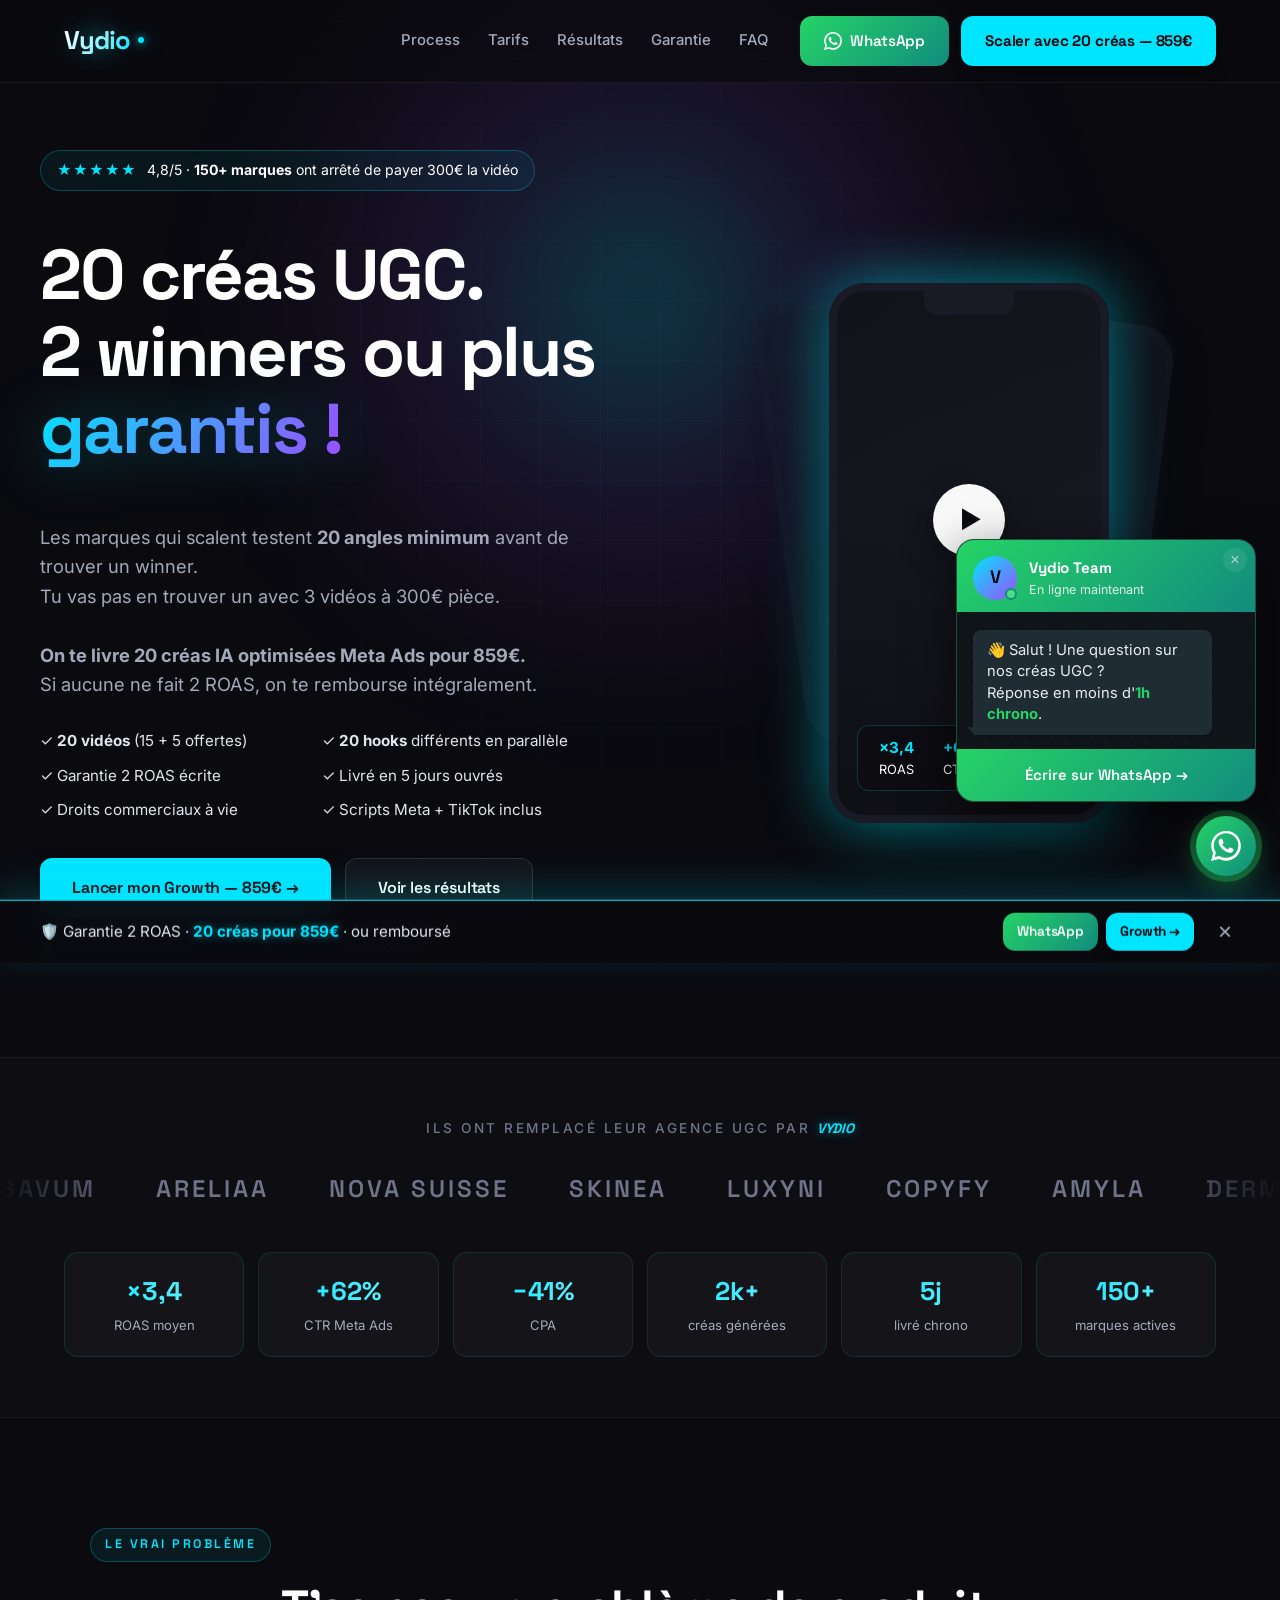
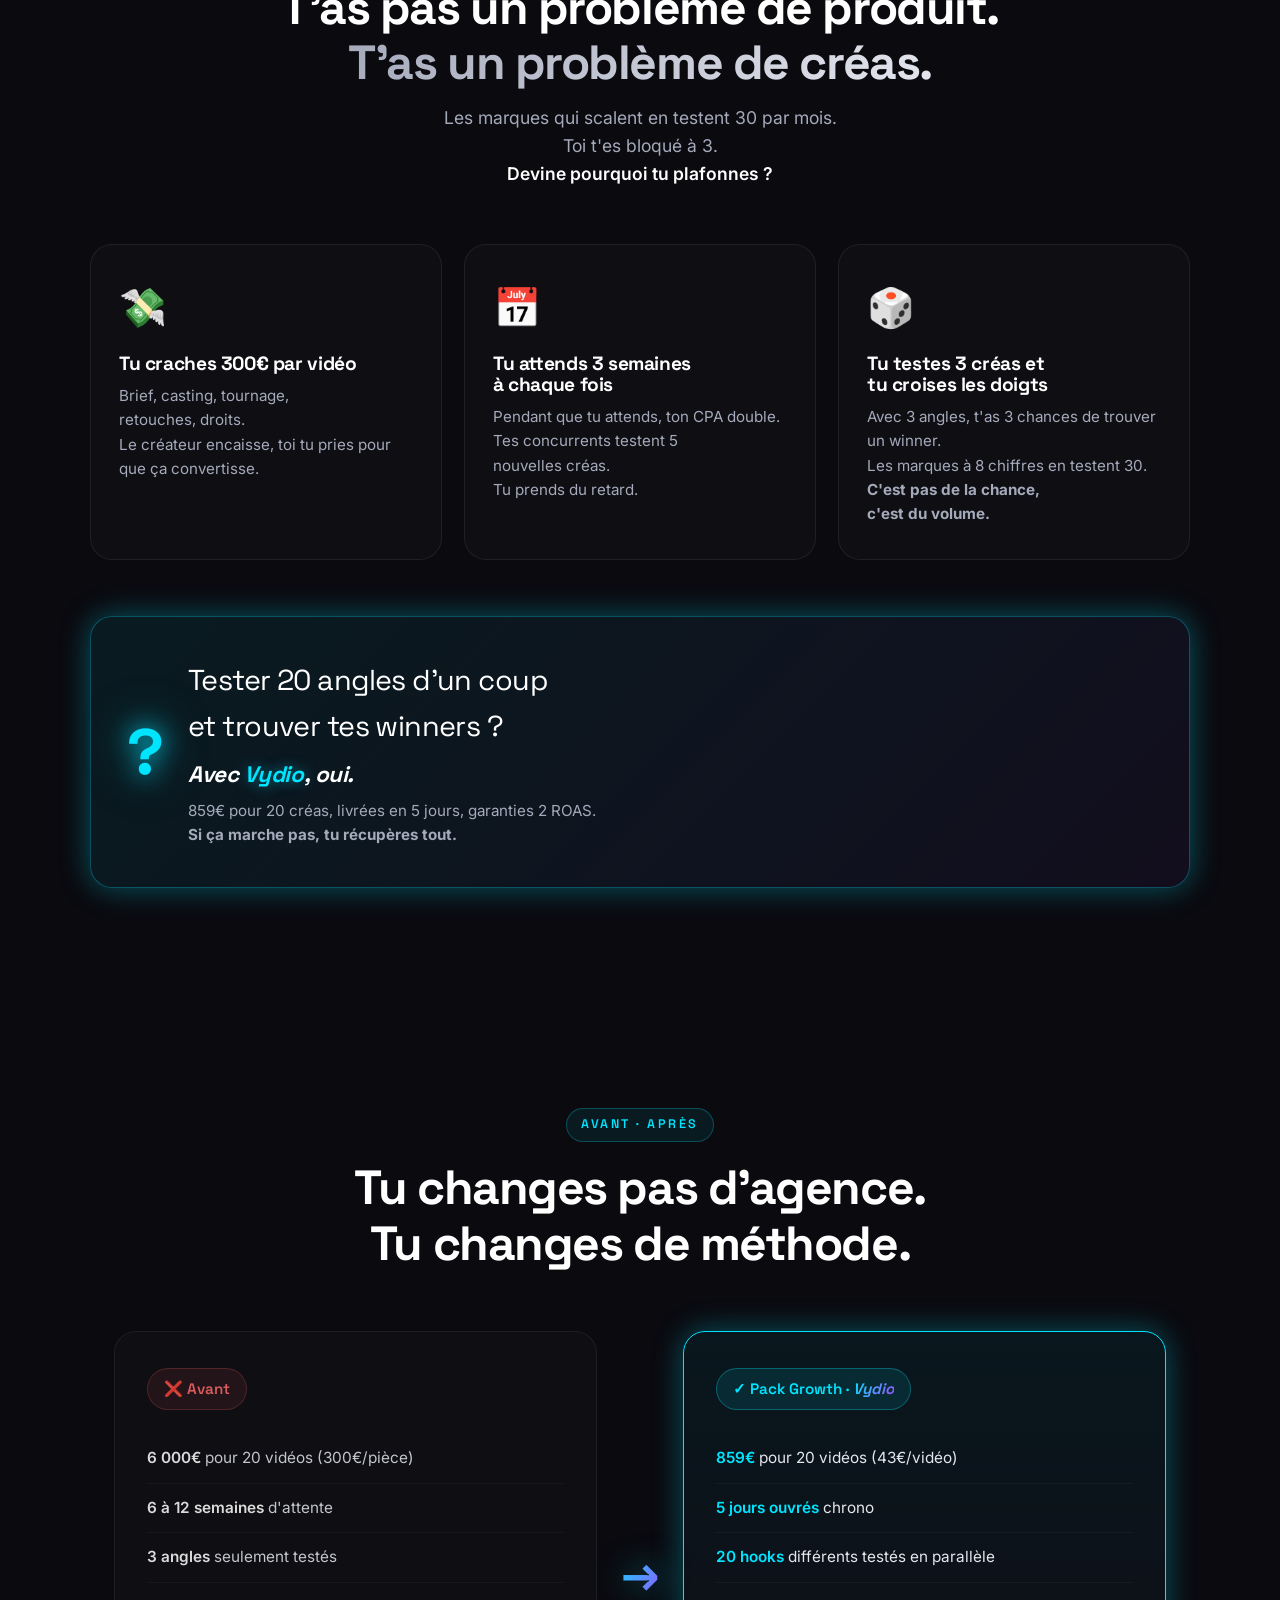
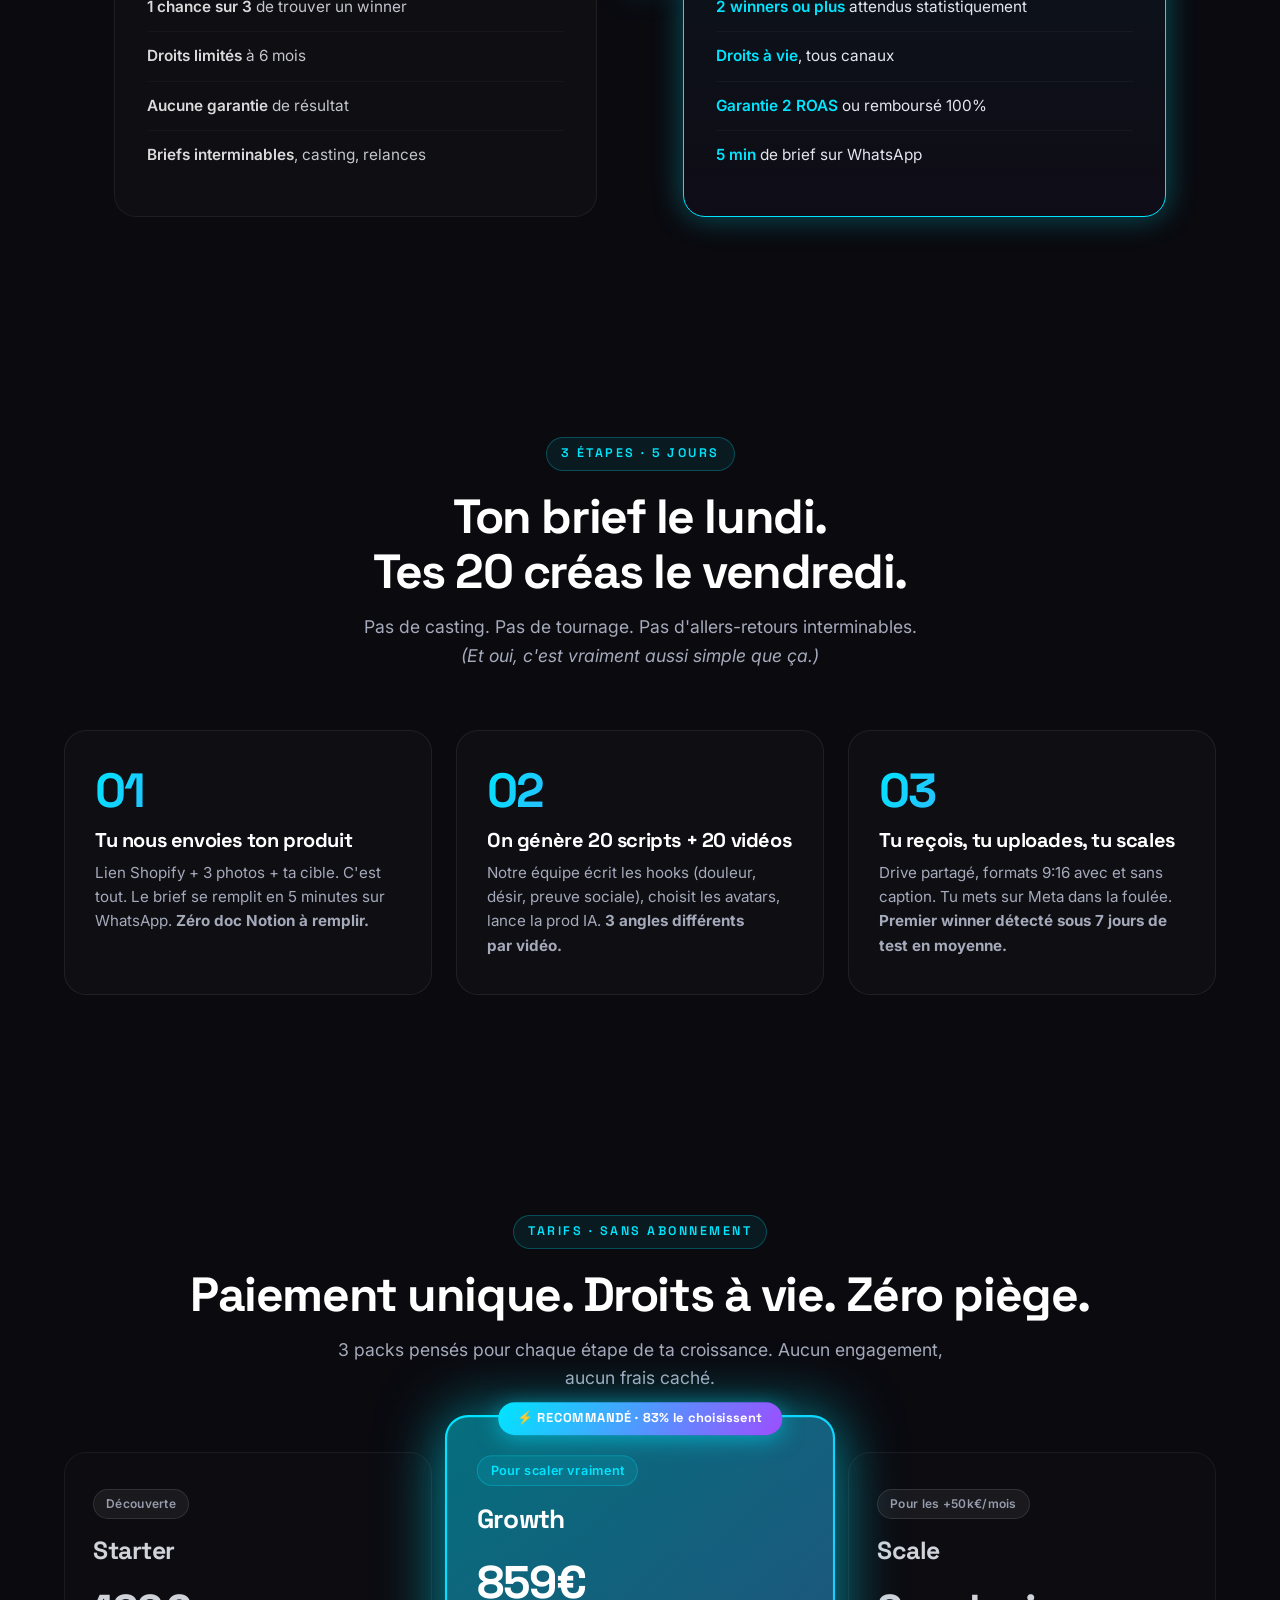
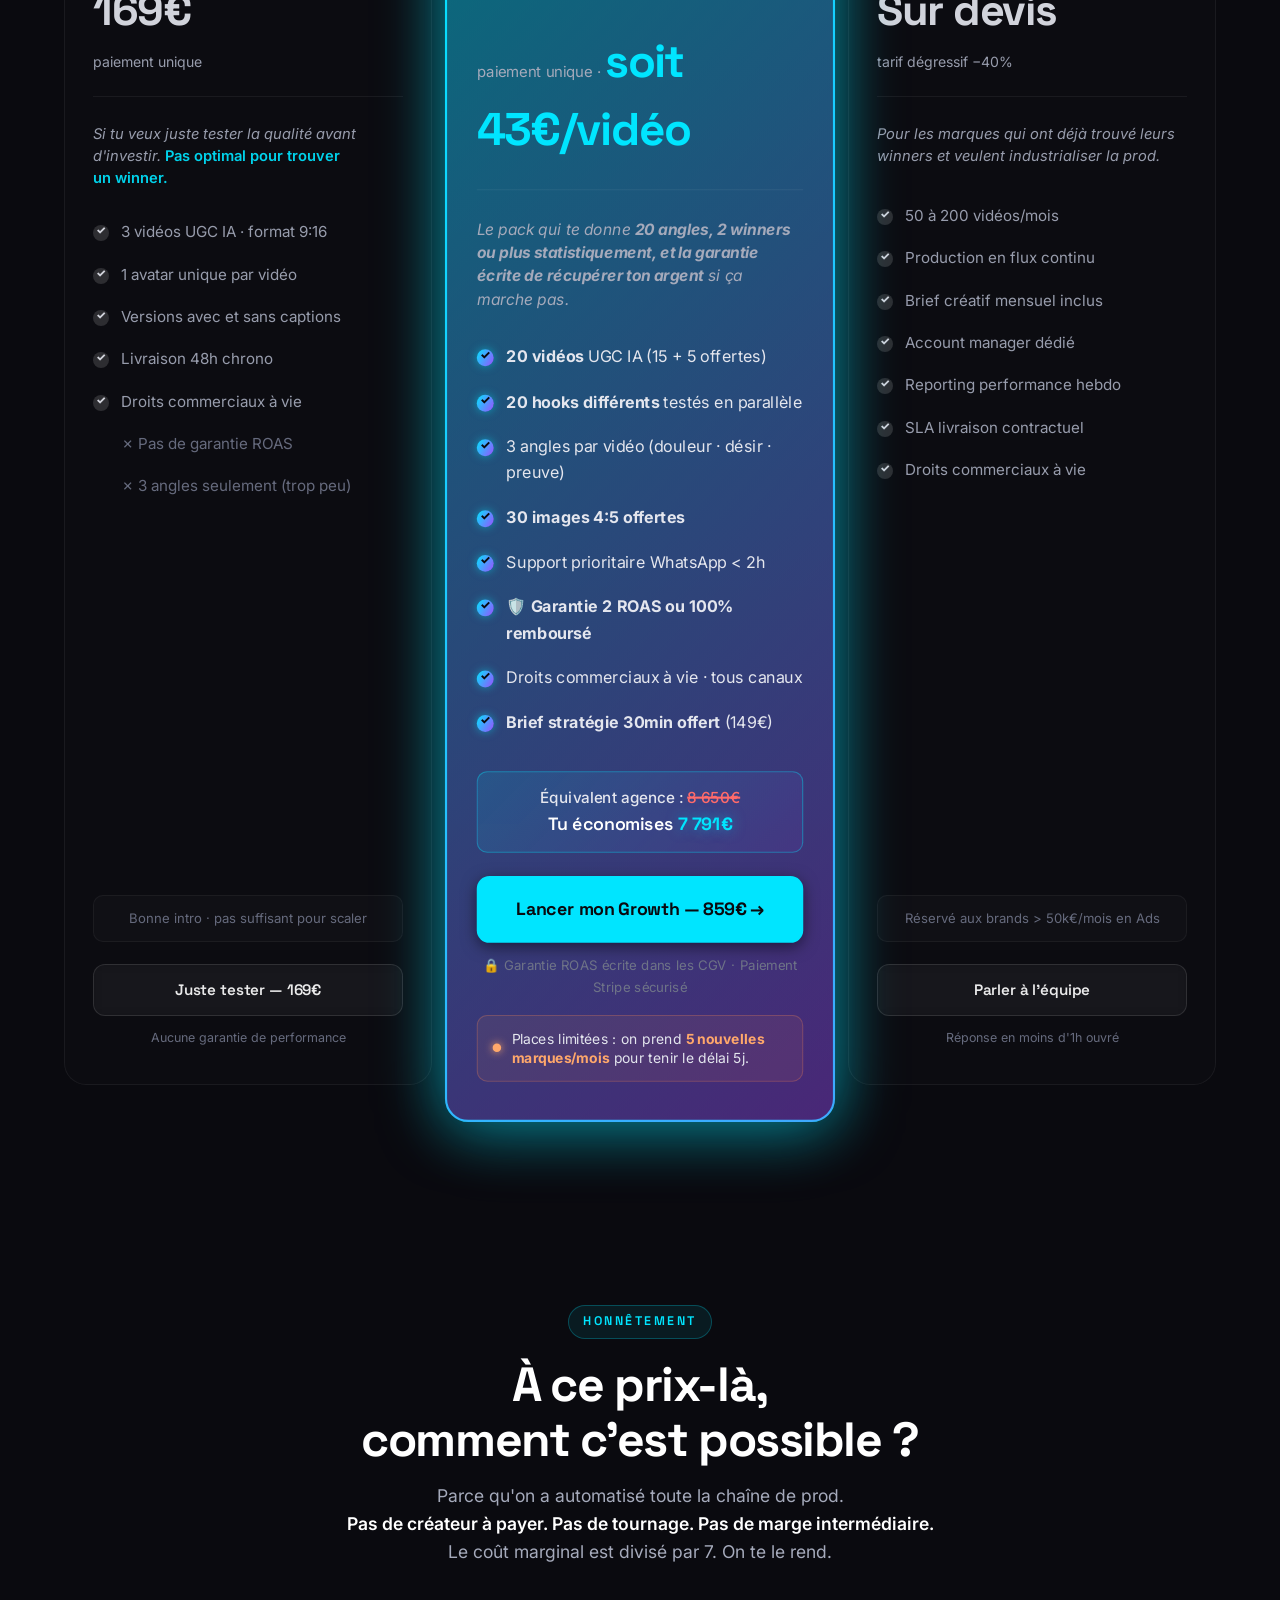
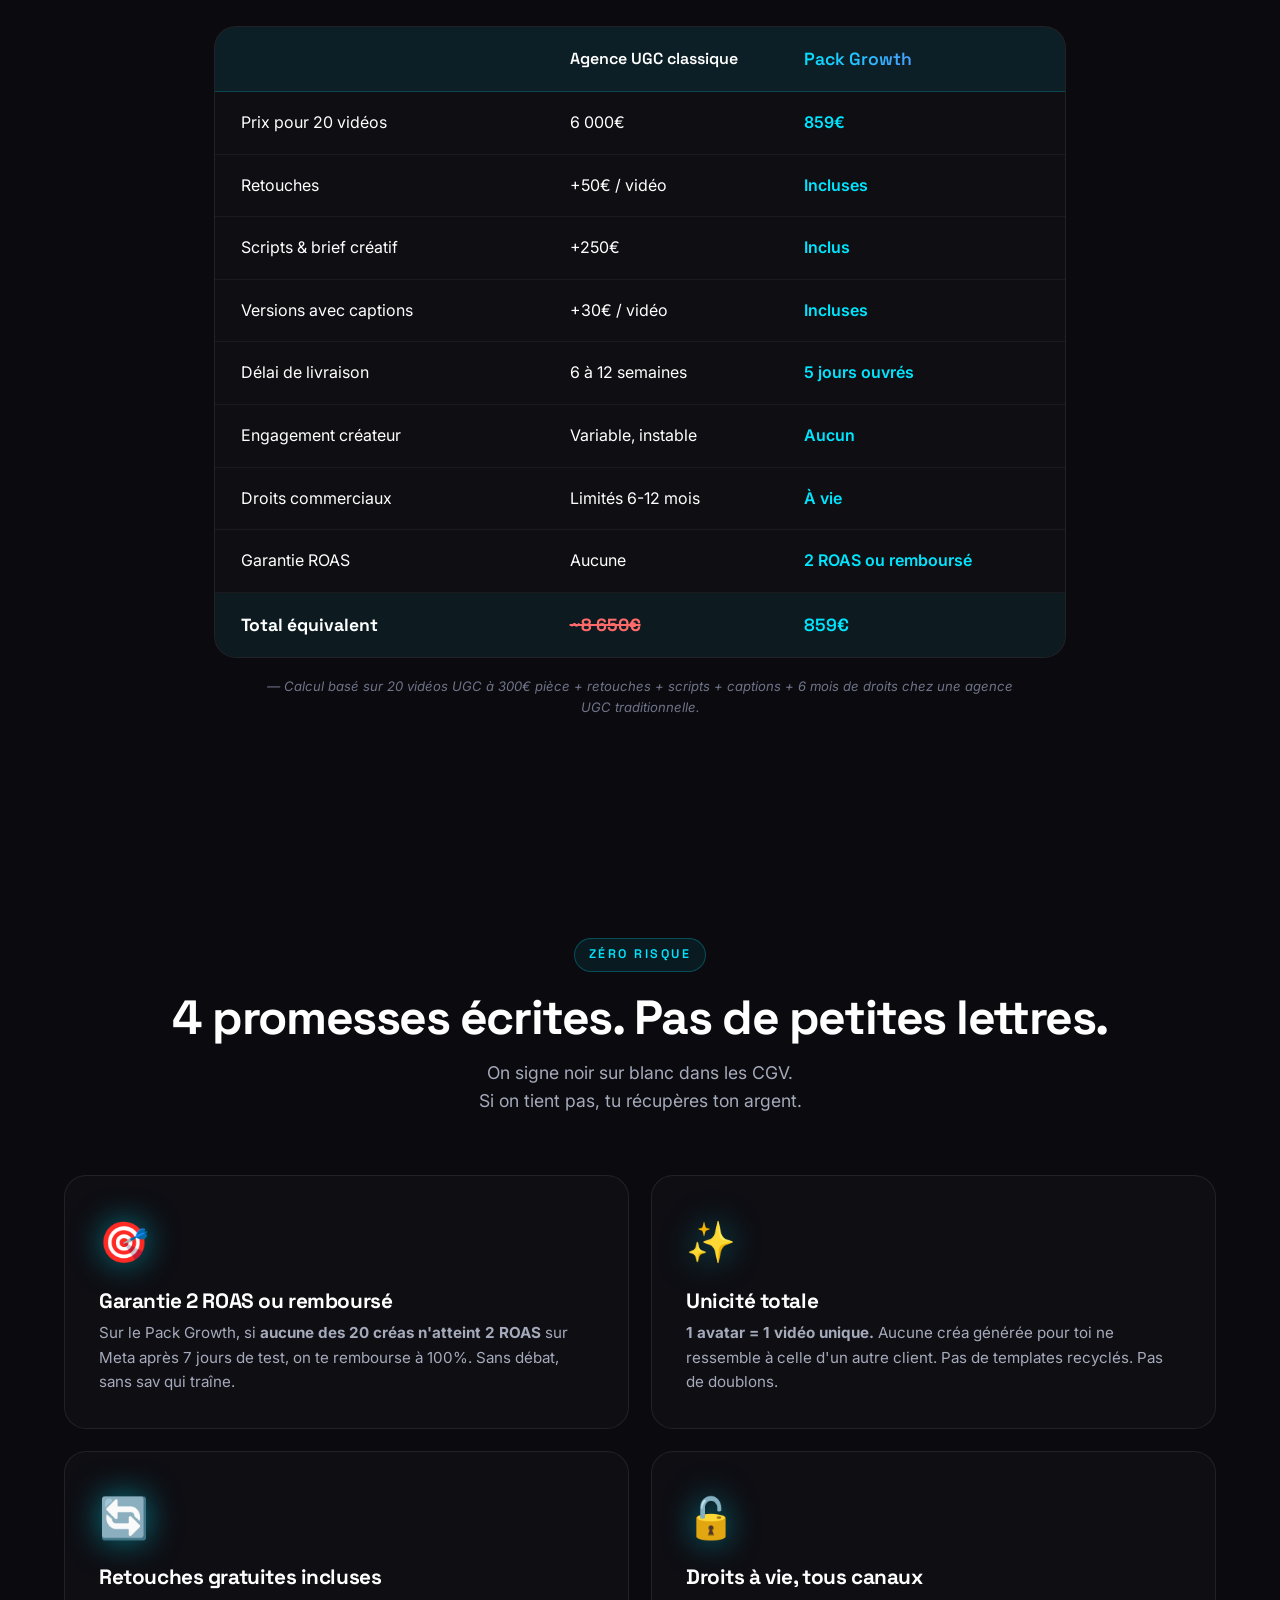
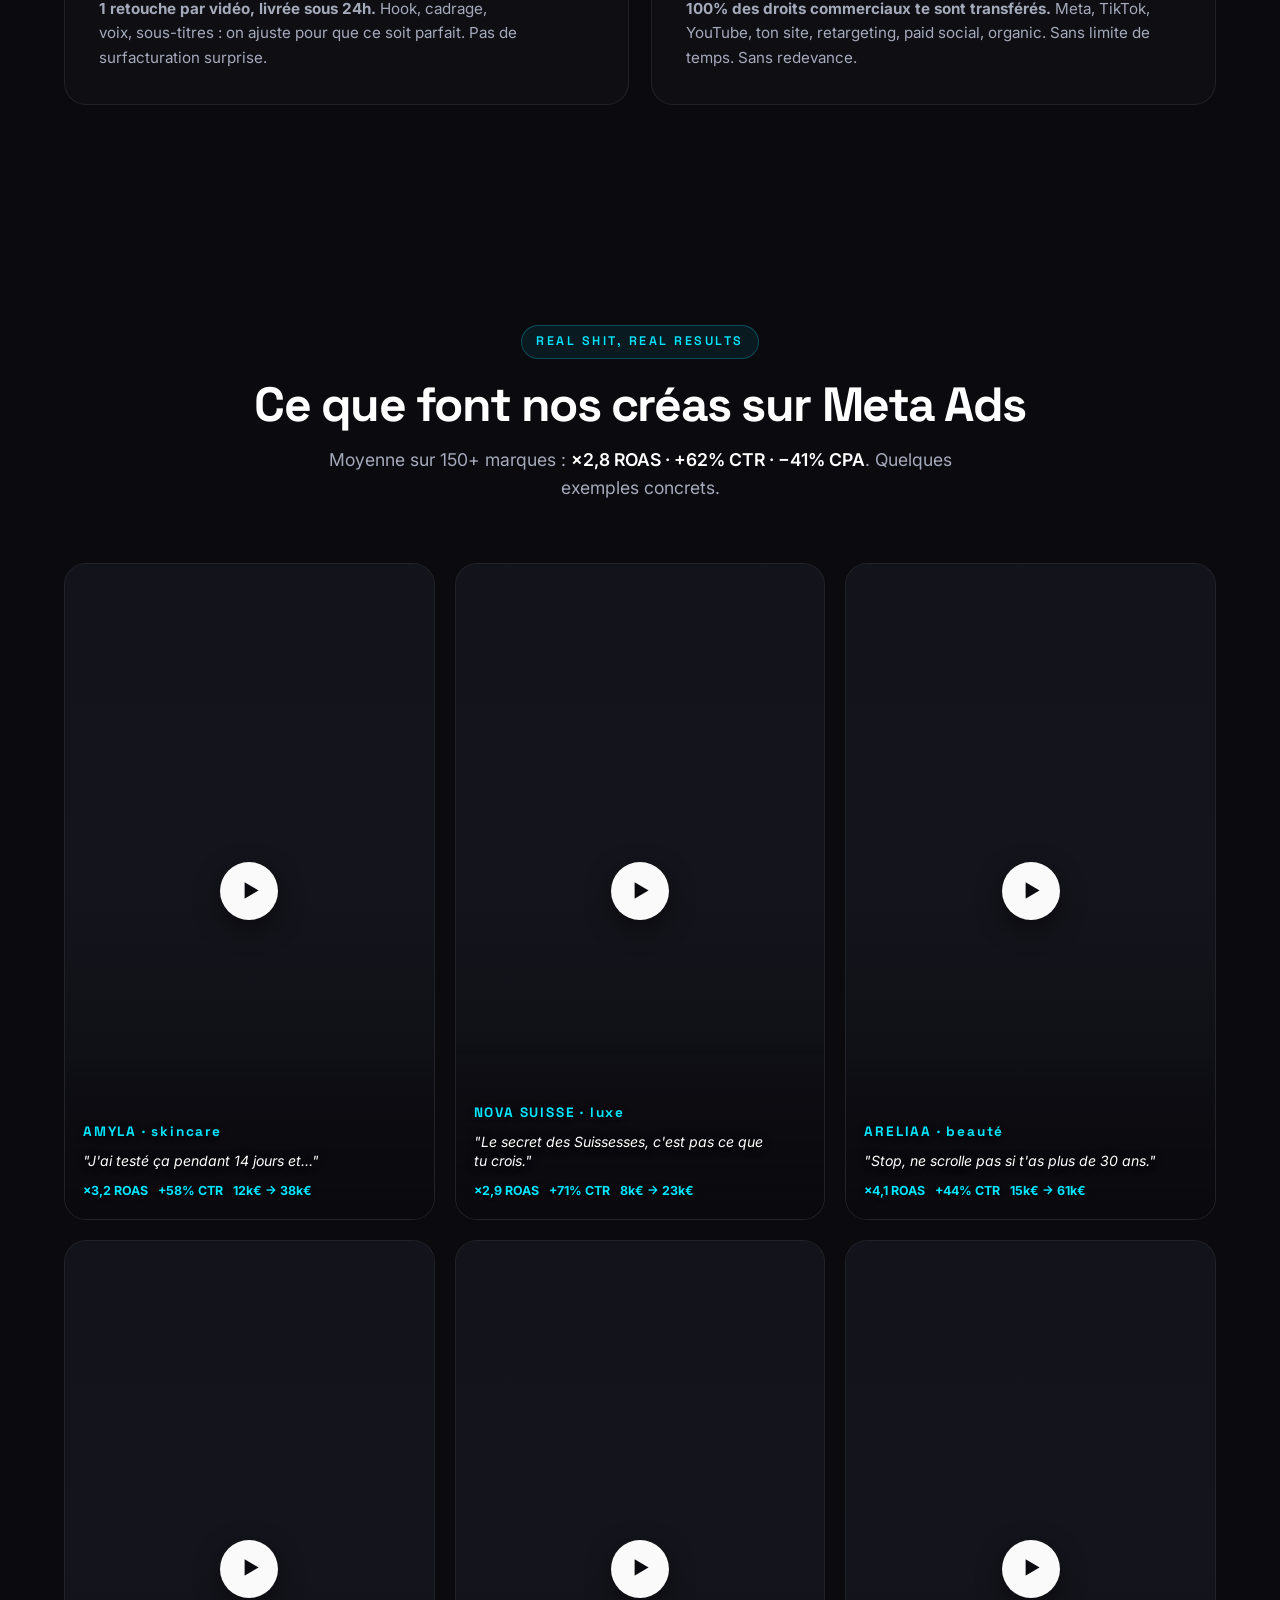
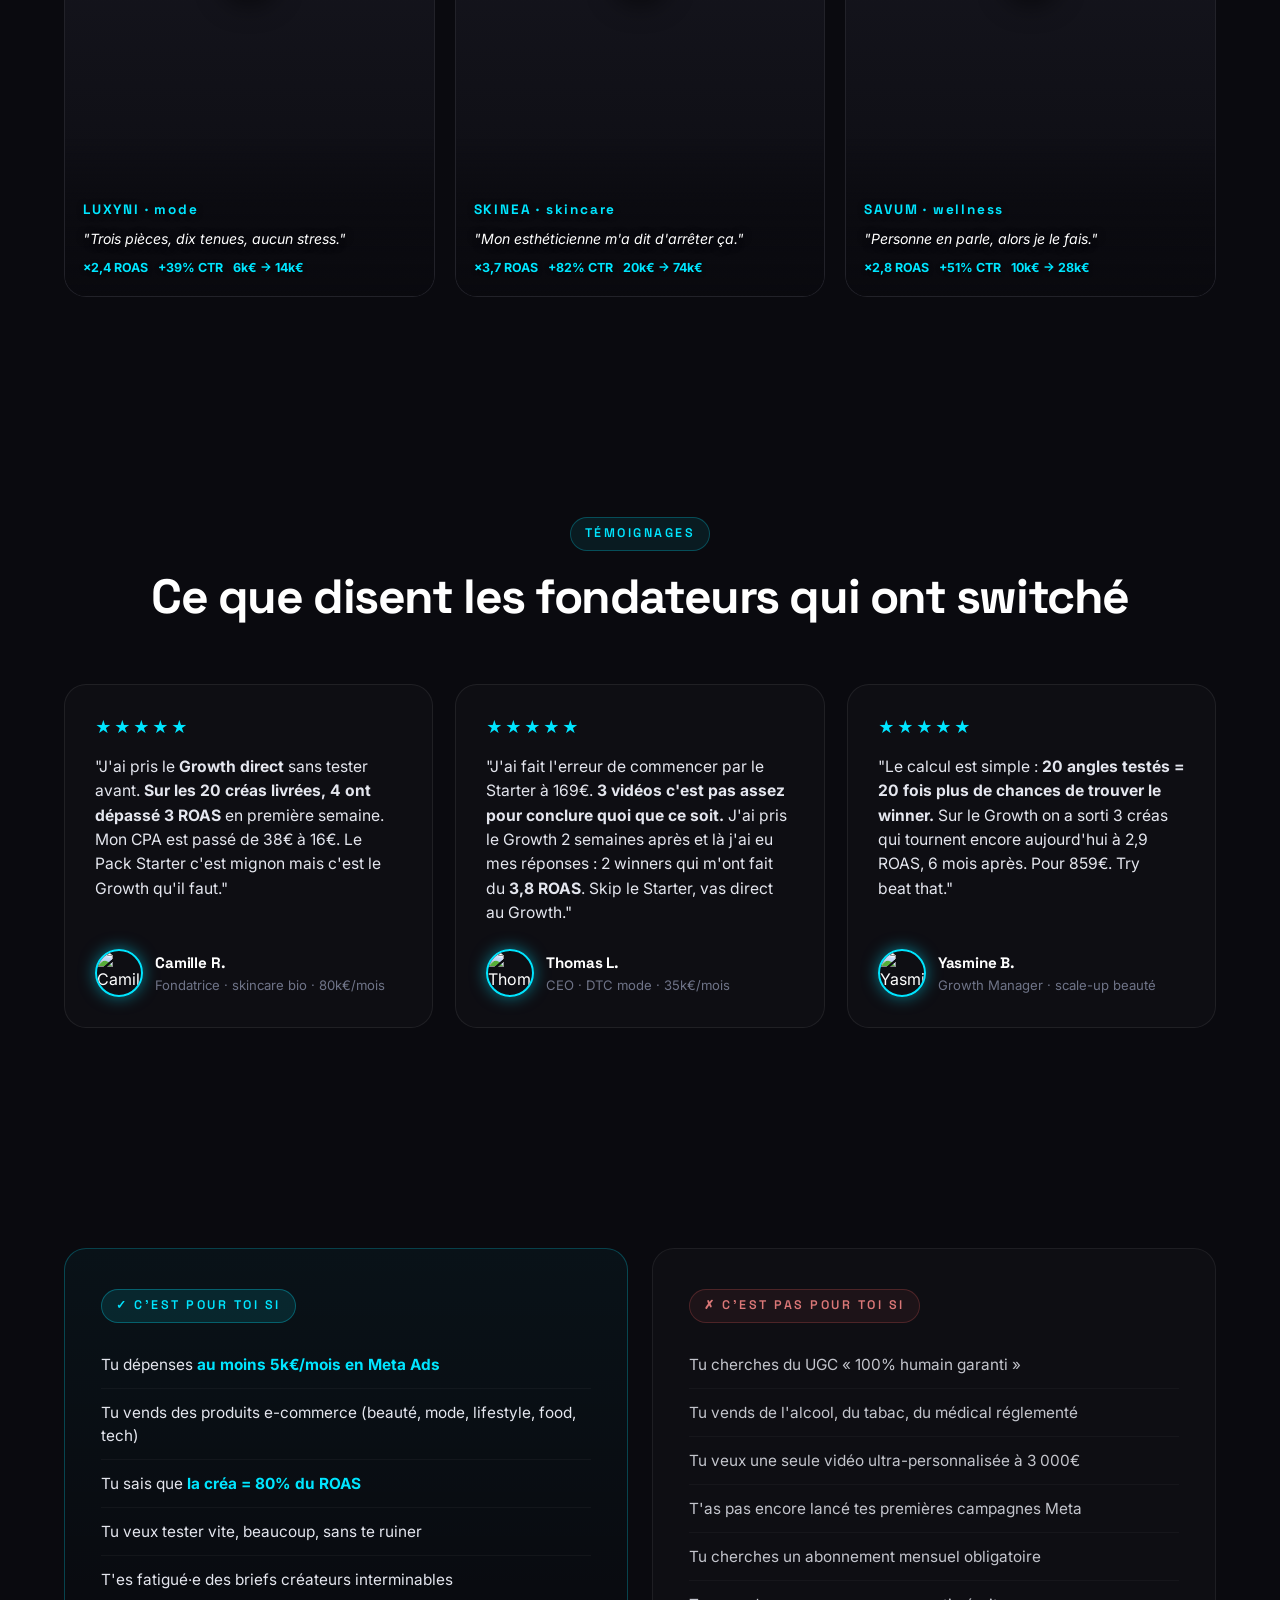
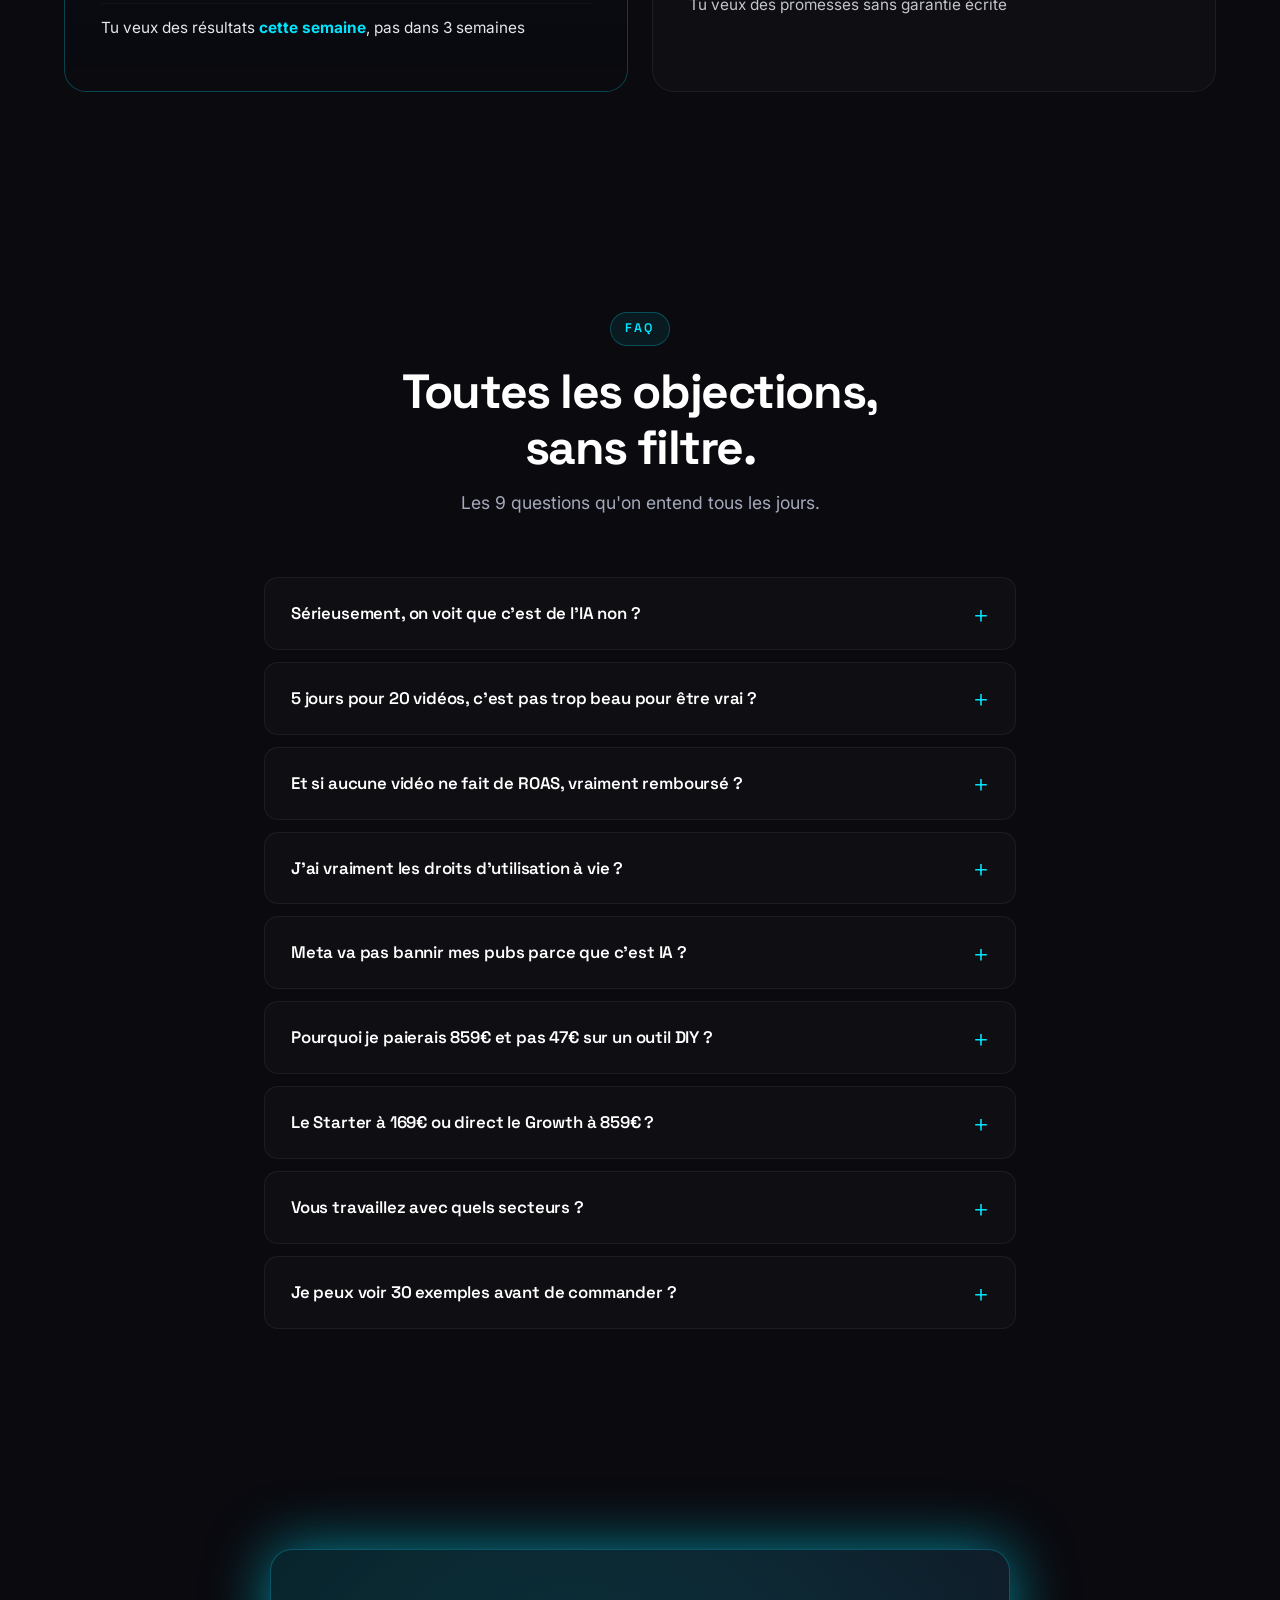
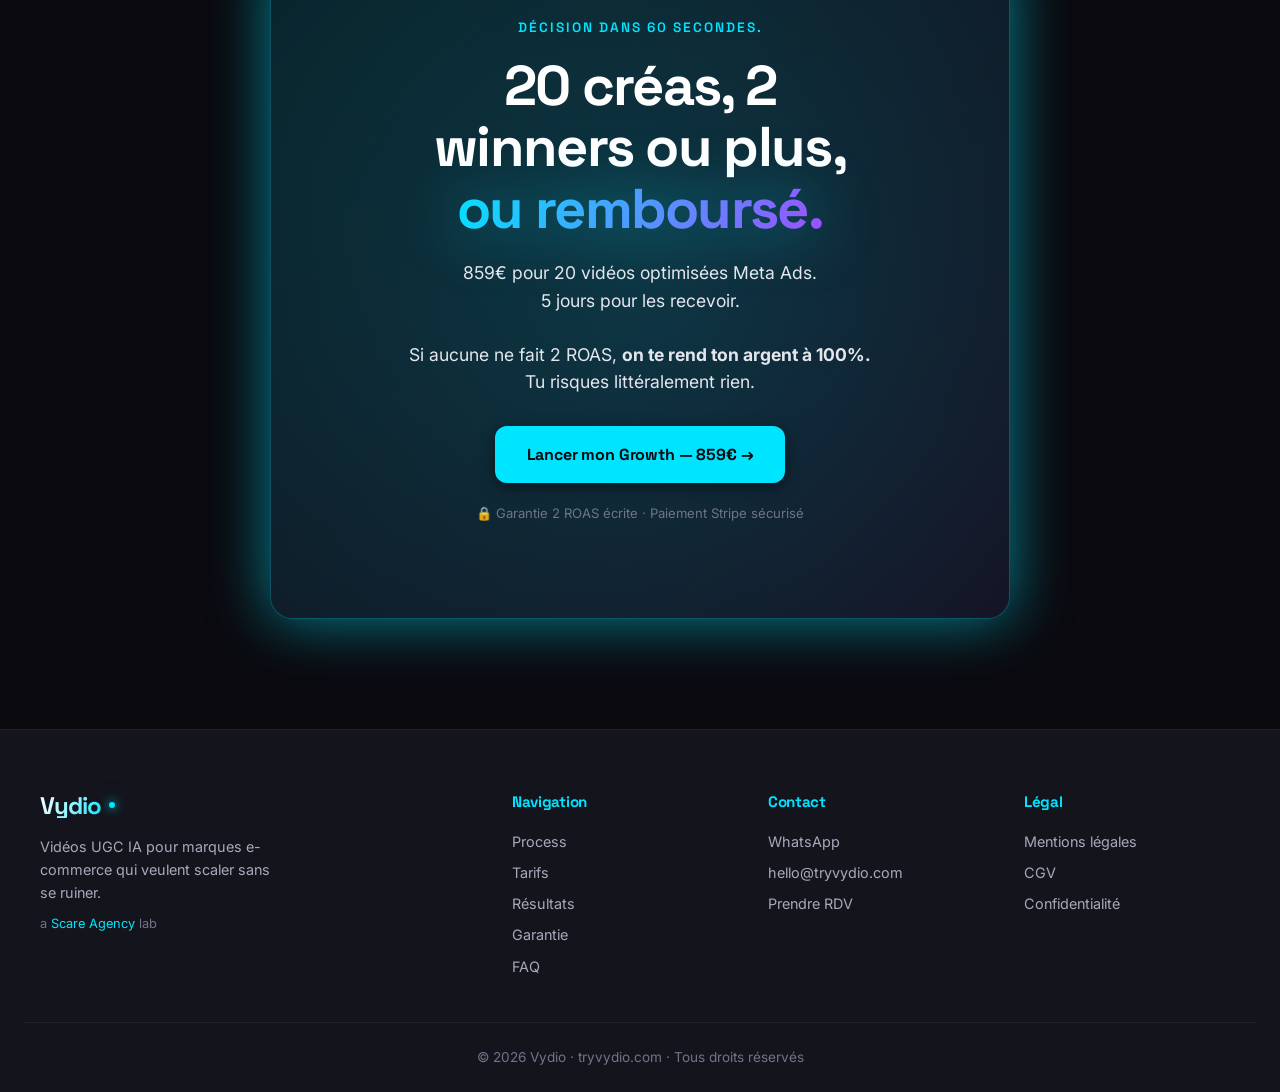
==== commit 8cc8fa04: "Ajout widget WhatsApp flottant + bulle preview style Apeva" ====
--- a/index.html
+++ b/index.html
@@ -602,6 +602,39 @@
     </div>
   </div>
 
+  <!-- ====== WHATSAPP FLOATING WIDGET ====== -->
+  <div class="wa-widget" id="waWidget">
+    <!-- Bulle preview qui apparaît après 5 sec -->
+    <div class="wa-preview" id="waPreview">
+      <button class="wa-preview__close" id="waPreviewClose" aria-label="Fermer">×</button>
+      <div class="wa-preview__header">
+        <div class="wa-preview__avatar">
+          <span class="wa-online-dot"></span>
+        </div>
+        <div class="wa-preview__info">
+          <strong>Vydio Team</strong>
+          <span>En ligne maintenant</span>
+        </div>
+      </div>
+      <div class="wa-preview__body">
+        <div class="wa-preview__msg">
+          👋 Salut ! Une question sur nos créas UGC&nbsp;?<br>
+          Réponse en moins d'<b>1h chrono</b>.
+        </div>
+      </div>
+      <a href="https://wa.me/32483107116?text=Hello%20!%20Je%20veux%20en%20savoir%20plus%20sur%20vos%20cr%C3%A9as%20UGC%20IA" target="_blank" rel="noopener" class="wa-preview__cta">
+        Écrire sur WhatsApp →
+      </a>
+    </div>
+
+    <!-- Bouton flottant principal -->
+    <a href="https://wa.me/32483107116?text=Hello%20!%20Je%20veux%20en%20savoir%20plus%20sur%20vos%20cr%C3%A9as%20UGC%20IA" target="_blank" rel="noopener" class="wa-fab" id="waFab" aria-label="Discuter sur WhatsApp">
+      <svg viewBox="0 0 32 32" width="32" height="32" fill="currentColor">
+        <path d="M27.42 4.58A15.93 15.93 0 0 0 16.05 0C7.36 0 .28 7.07.28 15.76c0 2.78.73 5.49 2.12 7.88L0 32l8.53-2.24a15.77 15.77 0 0 0 7.52 1.92h.01c8.7 0 15.78-7.07 15.78-15.76 0-4.21-1.64-8.17-4.42-11.34ZM16.06 28.66h-.01a13.13 13.13 0 0 1-6.69-1.83l-.48-.29-4.97 1.3 1.33-4.85-.31-.5a13.1 13.1 0 0 1-2.01-6.99c0-7.24 5.89-13.12 13.13-13.12 3.5 0 6.8 1.36 9.27 3.85a13 13 0 0 1 3.85 9.28c0 7.23-5.89 13.11-13.11 13.11Zm7.18-9.81c-.39-.2-2.32-1.15-2.68-1.27-.36-.13-.62-.2-.88.2-.26.39-1.01 1.27-1.24 1.53-.23.26-.45.29-.84.1-.39-.2-1.66-.61-3.16-1.95-1.17-1.04-1.96-2.32-2.19-2.71-.23-.39-.02-.6.17-.79.17-.17.39-.45.58-.68.2-.23.26-.39.39-.65.13-.26.07-.49-.03-.68-.1-.2-.88-2.12-1.21-2.91-.32-.76-.64-.66-.88-.67-.23-.01-.49-.01-.75-.01s-.68.1-1.04.49c-.36.39-1.37 1.34-1.37 3.27 0 1.92 1.4 3.78 1.6 4.04.2.26 2.76 4.22 6.69 5.92.94.4 1.67.65 2.24.83.94.3 1.79.26 2.46.16.75-.11 2.32-.95 2.65-1.86.33-.91.33-1.69.23-1.86-.1-.16-.36-.26-.75-.46Z"/>
+      </svg>
+    </a>
+  </div>
+
   <script src="script.js"></script>
 </body>
 </html>
--- a/styles.css
+++ b/styles.css
@@ -1952,3 +1952,224 @@
     transition-duration: 0.01ms !important;
   }
 }
+
+/* ============================================
+   WHATSAPP FLOATING WIDGET (style Apeva)
+   ============================================ */
+.wa-widget {
+  position: fixed;
+  bottom: 24px;
+  right: 24px;
+  z-index: 95;
+  display: flex;
+  flex-direction: column;
+  align-items: flex-end;
+  gap: 14px;
+  pointer-events: none;
+}
+.wa-widget > * { pointer-events: auto; }
+
+/* Bouton flottant principal (FAB) */
+.wa-fab {
+  width: 60px;
+  height: 60px;
+  border-radius: 50%;
+  background: linear-gradient(135deg, #25D366, #128C7E);
+  color: white;
+  display: flex;
+  align-items: center;
+  justify-content: center;
+  box-shadow:
+    0 8px 24px rgba(37, 211, 102, 0.4),
+    0 4px 12px rgba(0, 0, 0, 0.3);
+  cursor: pointer;
+  transition: transform 0.2s ease, box-shadow 0.2s ease;
+  position: relative;
+  text-decoration: none;
+}
+.wa-fab::before {
+  content: '';
+  position: absolute;
+  inset: -6px;
+  border-radius: 50%;
+  background: rgba(37, 211, 102, 0.35);
+  z-index: -1;
+  animation: wa-pulse 2s ease-out infinite;
+}
+@keyframes wa-pulse {
+  0% { transform: scale(1); opacity: 0.7; }
+  100% { transform: scale(1.6); opacity: 0; }
+}
+.wa-fab:hover {
+  transform: scale(1.08);
+  box-shadow:
+    0 12px 32px rgba(37, 211, 102, 0.55),
+    0 4px 16px rgba(0, 0, 0, 0.4);
+}
+.wa-fab svg { width: 30px; height: 30px; }
+
+/* Bulle preview style WhatsApp */
+.wa-preview {
+  width: 300px;
+  background: #1a1a26;
+  border: 1px solid rgba(37, 211, 102, 0.3);
+  border-radius: 18px;
+  overflow: hidden;
+  box-shadow:
+    0 16px 50px rgba(0, 0, 0, 0.6),
+    0 0 0 1px rgba(255, 255, 255, 0.04) inset;
+  opacity: 0;
+  transform: translateY(10px) scale(0.96);
+  pointer-events: none !important;
+  transition: opacity 0.35s ease, transform 0.35s ease;
+}
+.wa-preview.visible {
+  opacity: 1;
+  transform: translateY(0) scale(1);
+  pointer-events: auto !important;
+}
+
+.wa-preview__close {
+  position: absolute;
+  top: 8px;
+  right: 8px;
+  width: 24px;
+  height: 24px;
+  background: rgba(255, 255, 255, 0.08);
+  border: none;
+  border-radius: 50%;
+  color: rgba(255, 255, 255, 0.6);
+  font-size: 16px;
+  line-height: 1;
+  cursor: pointer;
+  z-index: 2;
+  transition: background 0.2s, color 0.2s;
+}
+.wa-preview__close:hover {
+  background: rgba(255, 255, 255, 0.16);
+  color: white;
+}
+
+.wa-preview__header {
+  display: flex;
+  align-items: center;
+  gap: 12px;
+  padding: 16px 40px 12px 16px;
+  background: linear-gradient(135deg, #25D366, #128C7E);
+}
+.wa-preview__avatar {
+  width: 44px;
+  height: 44px;
+  border-radius: 50%;
+  background: linear-gradient(135deg, var(--cyan), var(--violet));
+  display: flex;
+  align-items: center;
+  justify-content: center;
+  flex-shrink: 0;
+  position: relative;
+  font-family: 'Space Grotesk', sans-serif;
+  font-weight: 800;
+  font-size: 18px;
+  color: var(--bg);
+}
+.wa-preview__avatar::before {
+  content: 'V';
+}
+.wa-online-dot {
+  position: absolute;
+  bottom: 0;
+  right: 0;
+  width: 12px;
+  height: 12px;
+  background: #4ade80;
+  border-radius: 50%;
+  border: 2px solid #128C7E;
+  animation: wa-online-pulse 2s ease-in-out infinite;
+}
+@keyframes wa-online-pulse {
+  0%, 100% { box-shadow: 0 0 0 0 rgba(74, 222, 128, 0.7); }
+  50% { box-shadow: 0 0 0 6px rgba(74, 222, 128, 0); }
+}
+
+.wa-preview__info {
+  display: flex;
+  flex-direction: column;
+  color: white;
+  min-width: 0;
+}
+.wa-preview__info strong {
+  font-family: 'Space Grotesk', sans-serif;
+  font-size: 0.95rem;
+  letter-spacing: -0.01em;
+}
+.wa-preview__info span {
+  font-size: 0.78rem;
+  opacity: 0.85;
+}
+
+.wa-preview__body {
+  padding: 18px 16px 14px;
+  background-color: #0f1419;
+  background-image: url("data:image/svg+xml,%3Csvg xmlns='http://www.w3.org/2000/svg' width='40' height='40' viewBox='0 0 40 40'%3E%3Cpath d='M0 20 L20 0 L40 20 L20 40 Z' fill='none' stroke='rgba(37,211,102,0.04)' stroke-width='1'/%3E%3C/svg%3E");
+}
+.wa-preview__msg {
+  background: #1f2c33;
+  color: #e9edef;
+  padding: 10px 14px;
+  border-radius: 8px 8px 8px 2px;
+  font-size: 0.92rem;
+  line-height: 1.45;
+  max-width: 90%;
+  position: relative;
+  box-shadow: 0 1px 2px rgba(0,0,0,0.2);
+}
+.wa-preview__msg b { color: #25D366; font-weight: 700; }
+.wa-preview__msg::after {
+  content: '';
+  position: absolute;
+  bottom: 0;
+  left: -6px;
+  width: 0;
+  height: 0;
+  border-style: solid;
+  border-width: 0 8px 8px 0;
+  border-color: transparent #1f2c33 transparent transparent;
+}
+
+.wa-preview__cta {
+  display: block;
+  text-align: center;
+  padding: 14px;
+  background: linear-gradient(135deg, #25D366, #128C7E);
+  color: white;
+  font-family: 'Space Grotesk', sans-serif;
+  font-weight: 600;
+  font-size: 0.93rem;
+  text-decoration: none;
+  transition: filter 0.2s;
+}
+.wa-preview__cta:hover {
+  filter: brightness(1.1);
+}
+
+/* Mobile : un peu plus compact, marges ajustées */
+@media (max-width: 640px) {
+  .wa-widget {
+    bottom: 80px; /* laisse de la place pour la sticky-bar */
+    right: 16px;
+    gap: 10px;
+  }
+  .wa-fab { width: 54px; height: 54px; }
+  .wa-fab svg { width: 26px; height: 26px; }
+  .wa-preview { width: calc(100vw - 32px); max-width: 300px; }
+}
+
+/* Si sticky-bar visible, on remonte le widget */
+.sticky-bar.visible ~ .wa-widget {
+  bottom: 80px;
+}
+@media (max-width: 640px) {
+  .sticky-bar.visible ~ .wa-widget {
+    bottom: 130px;
+  }
+}
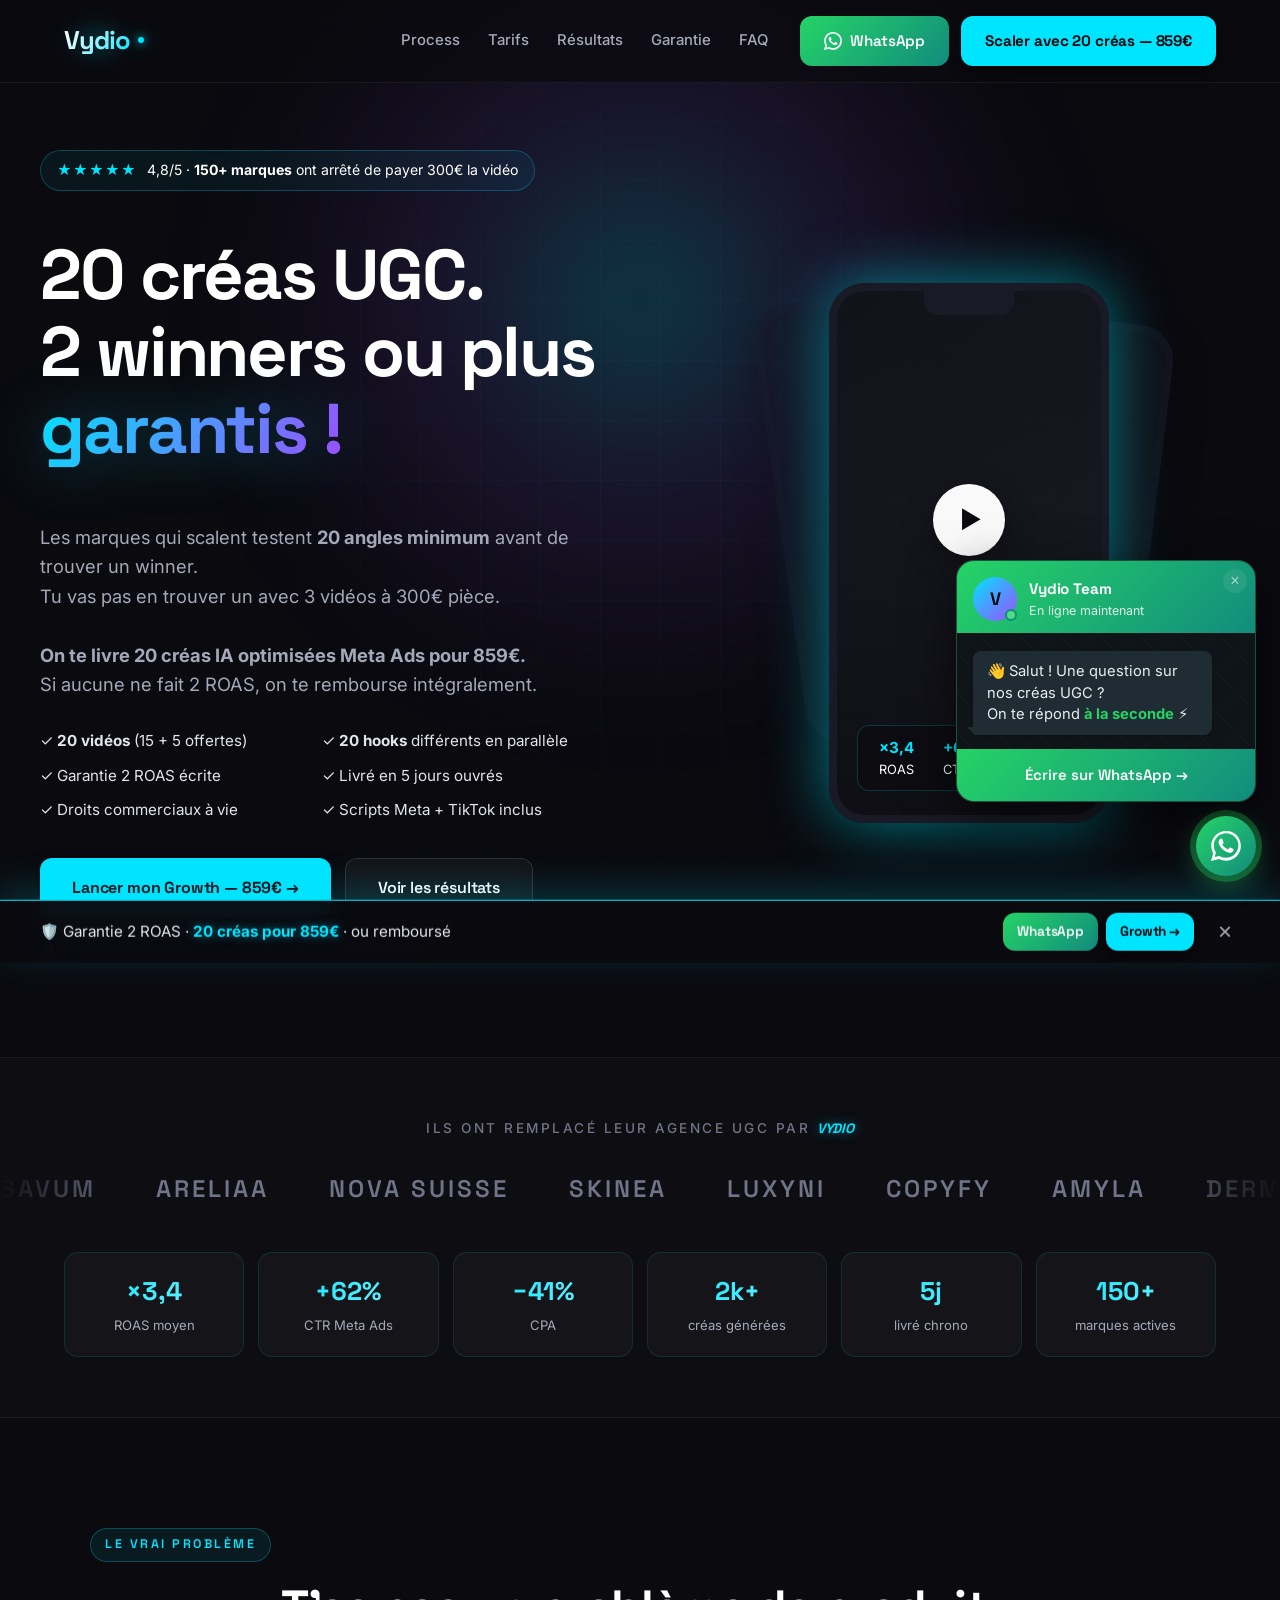
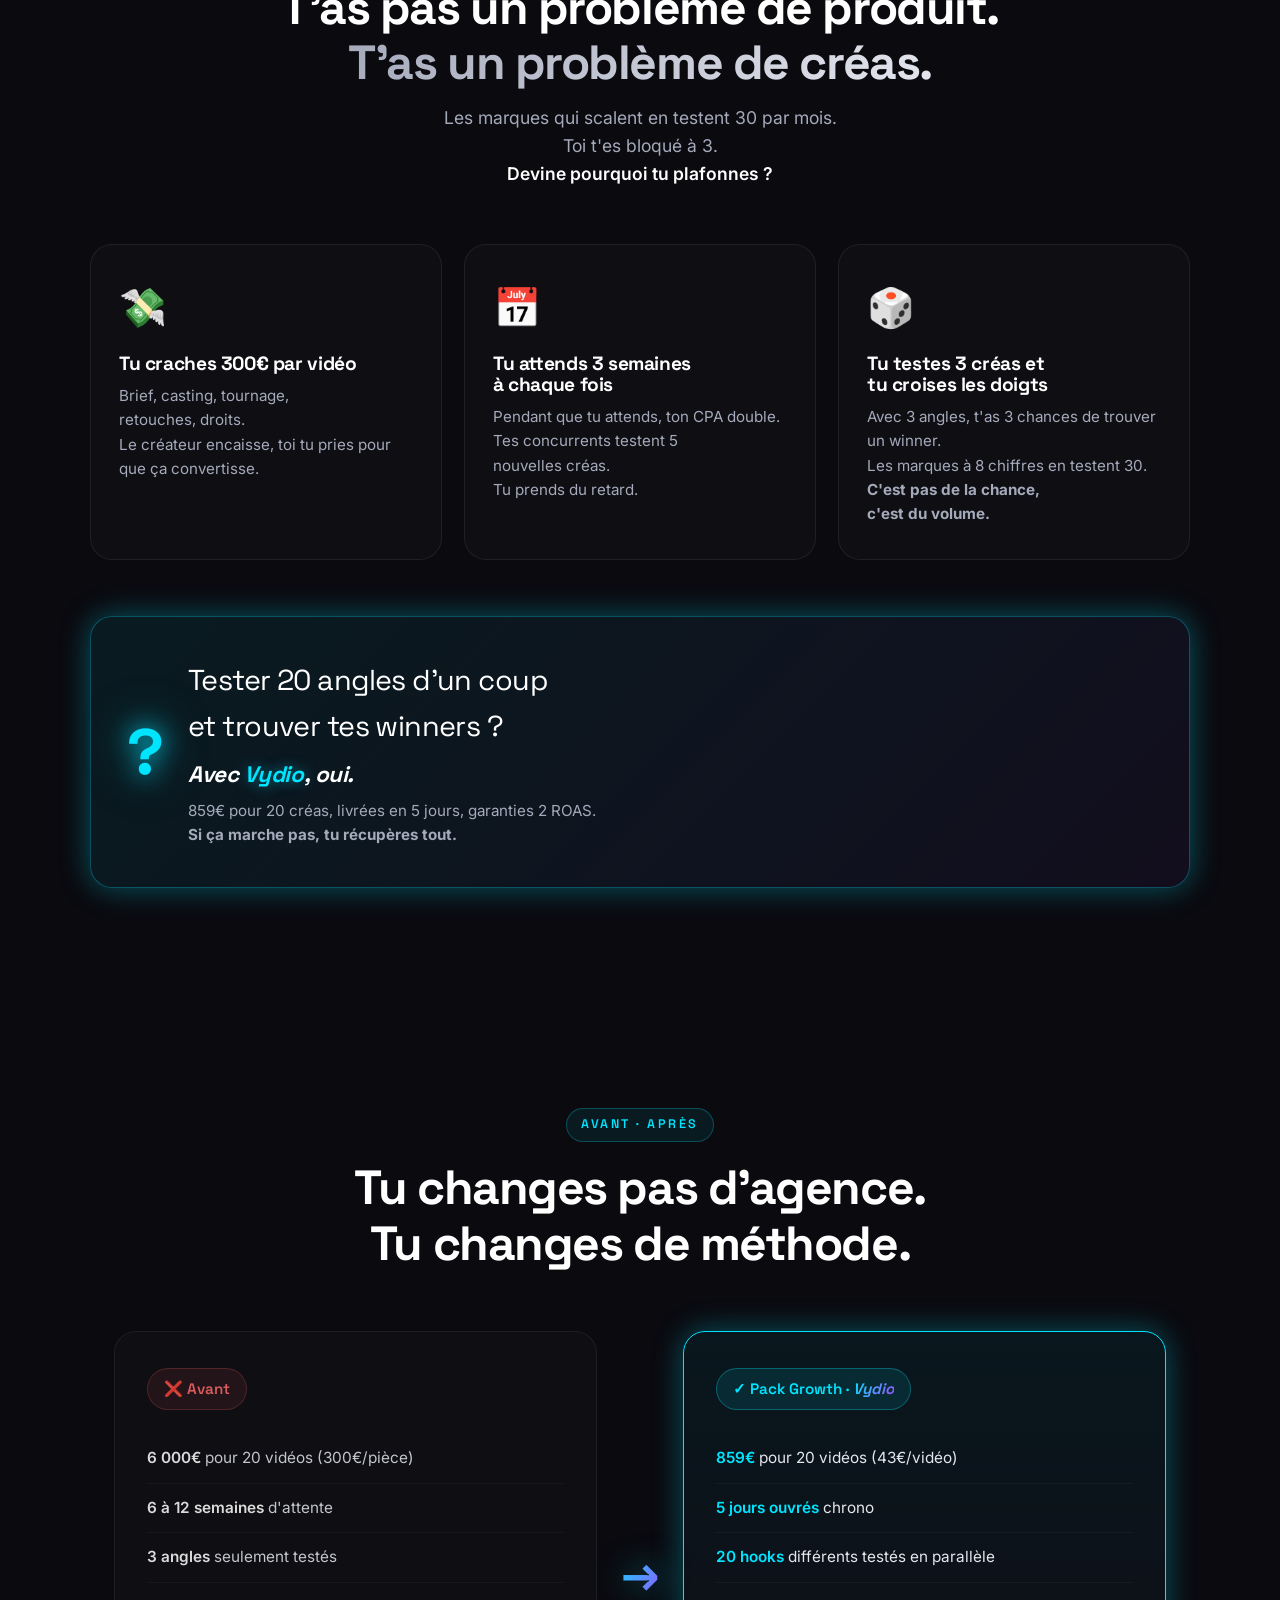
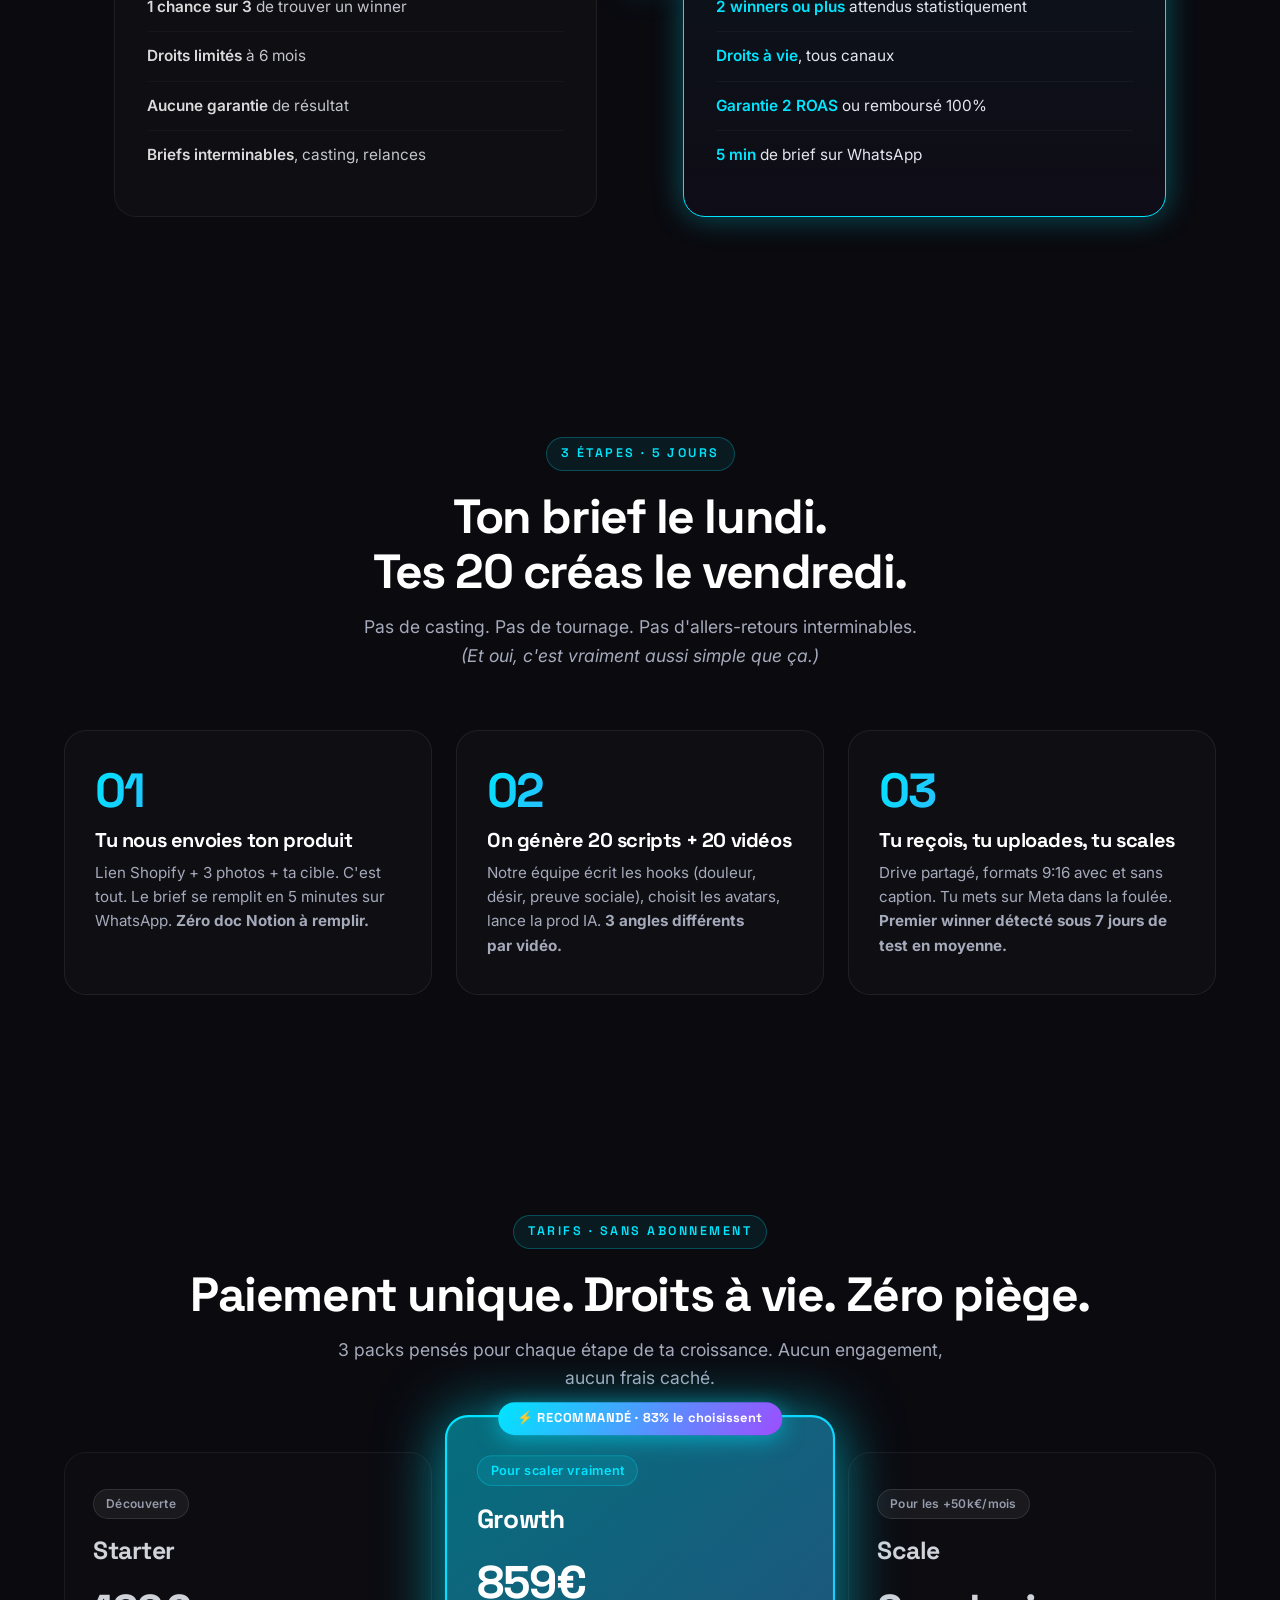
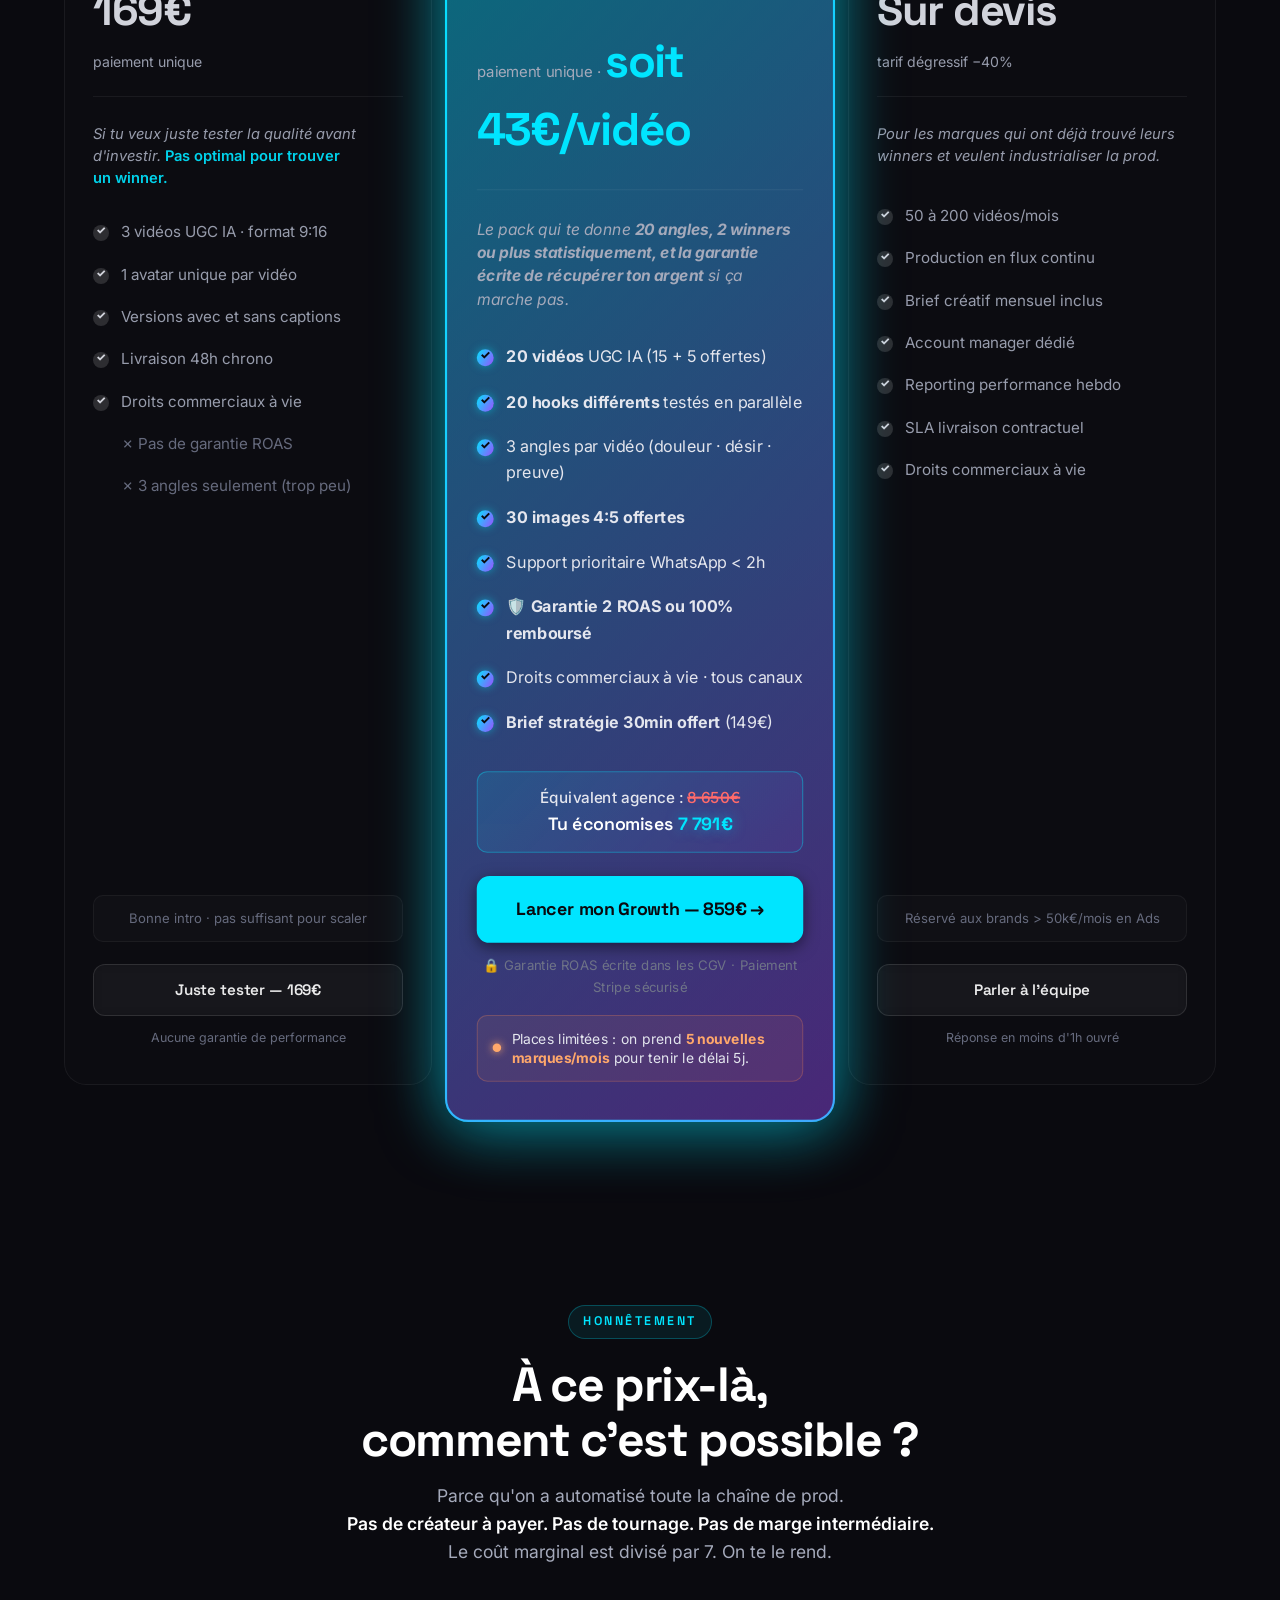
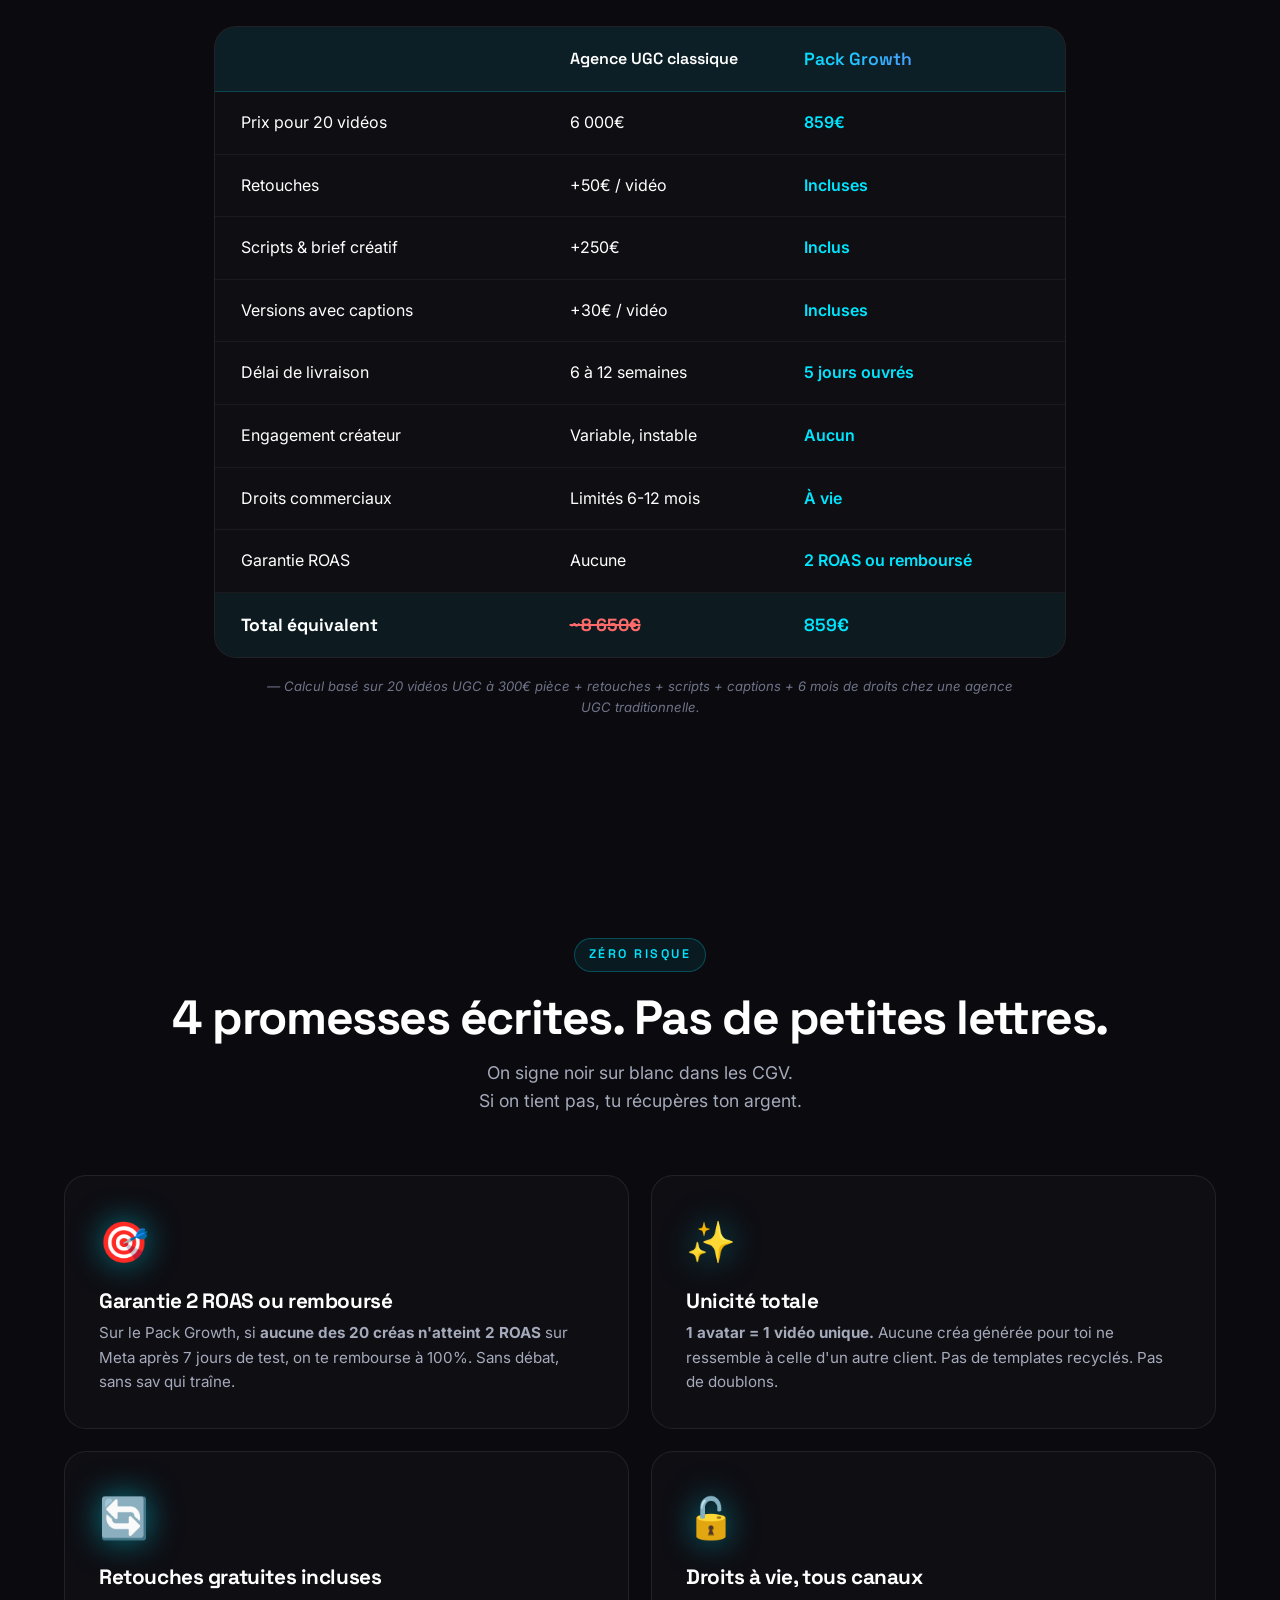
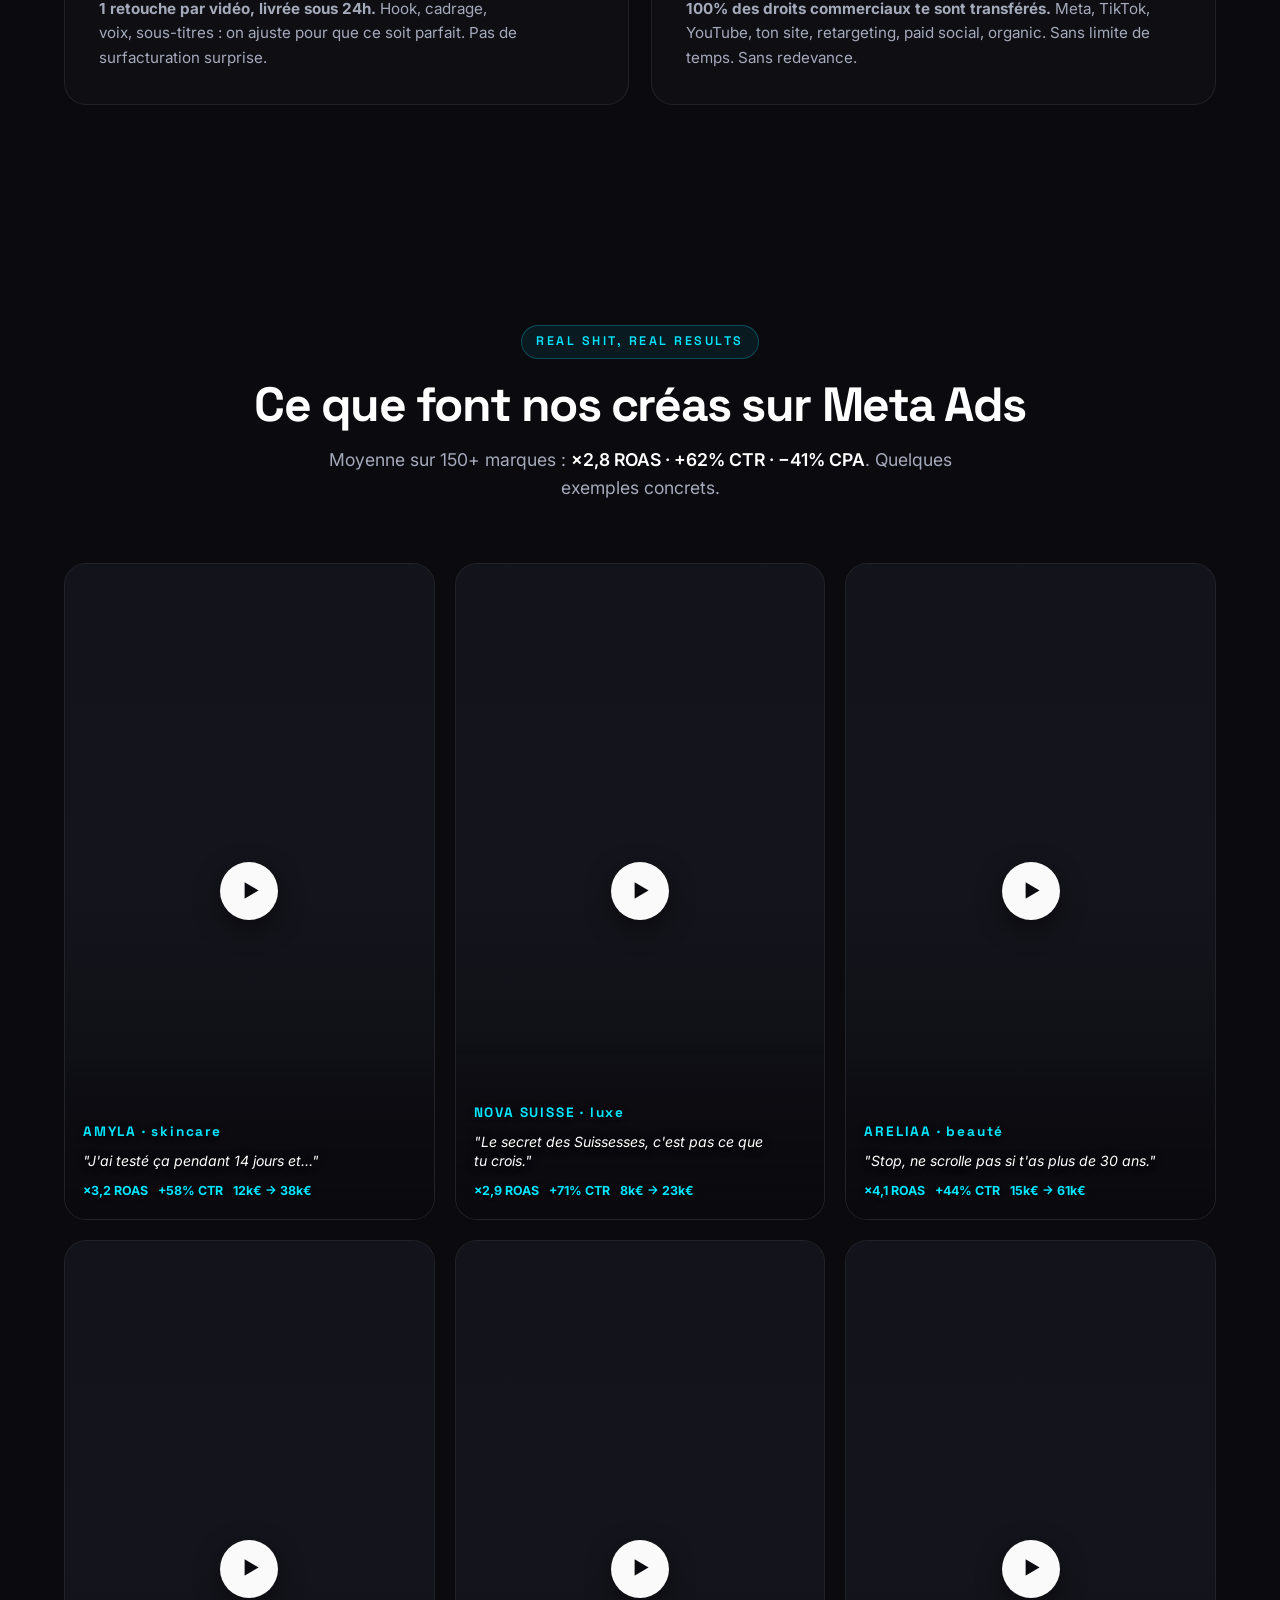
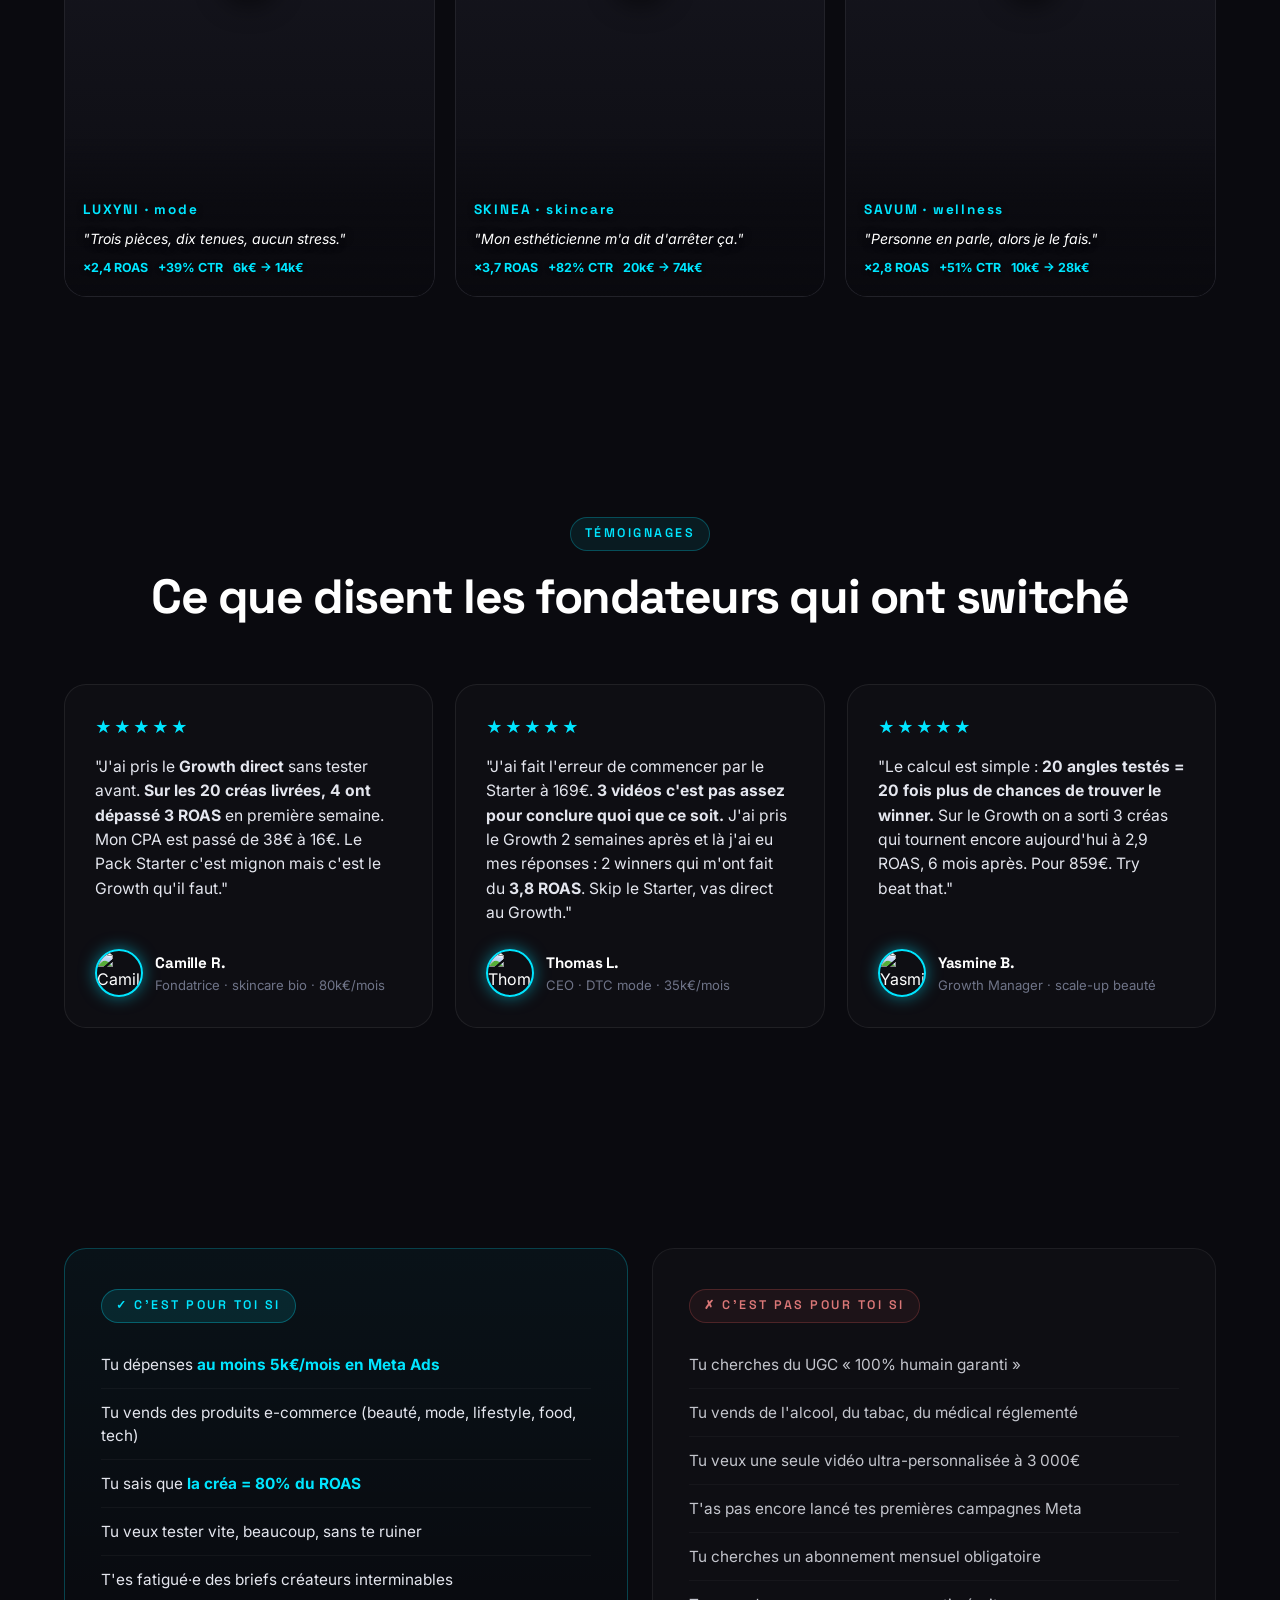
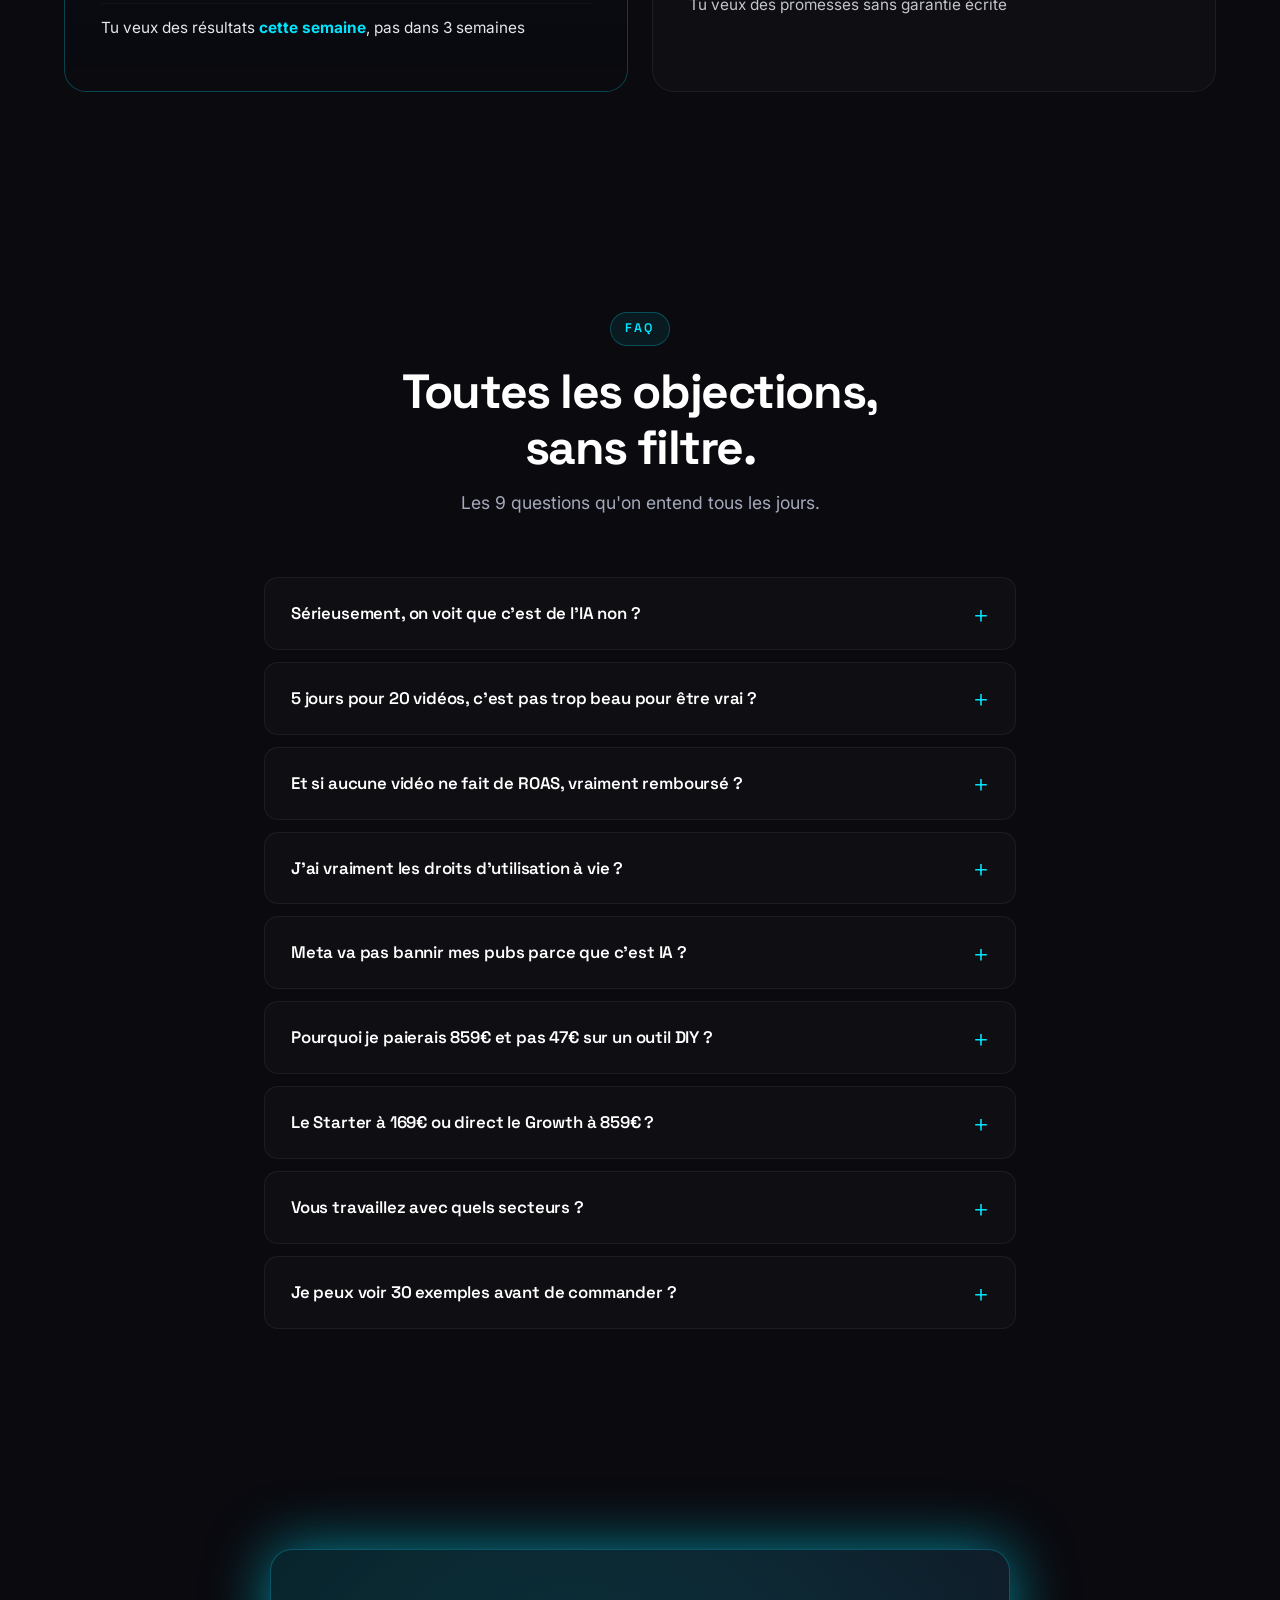
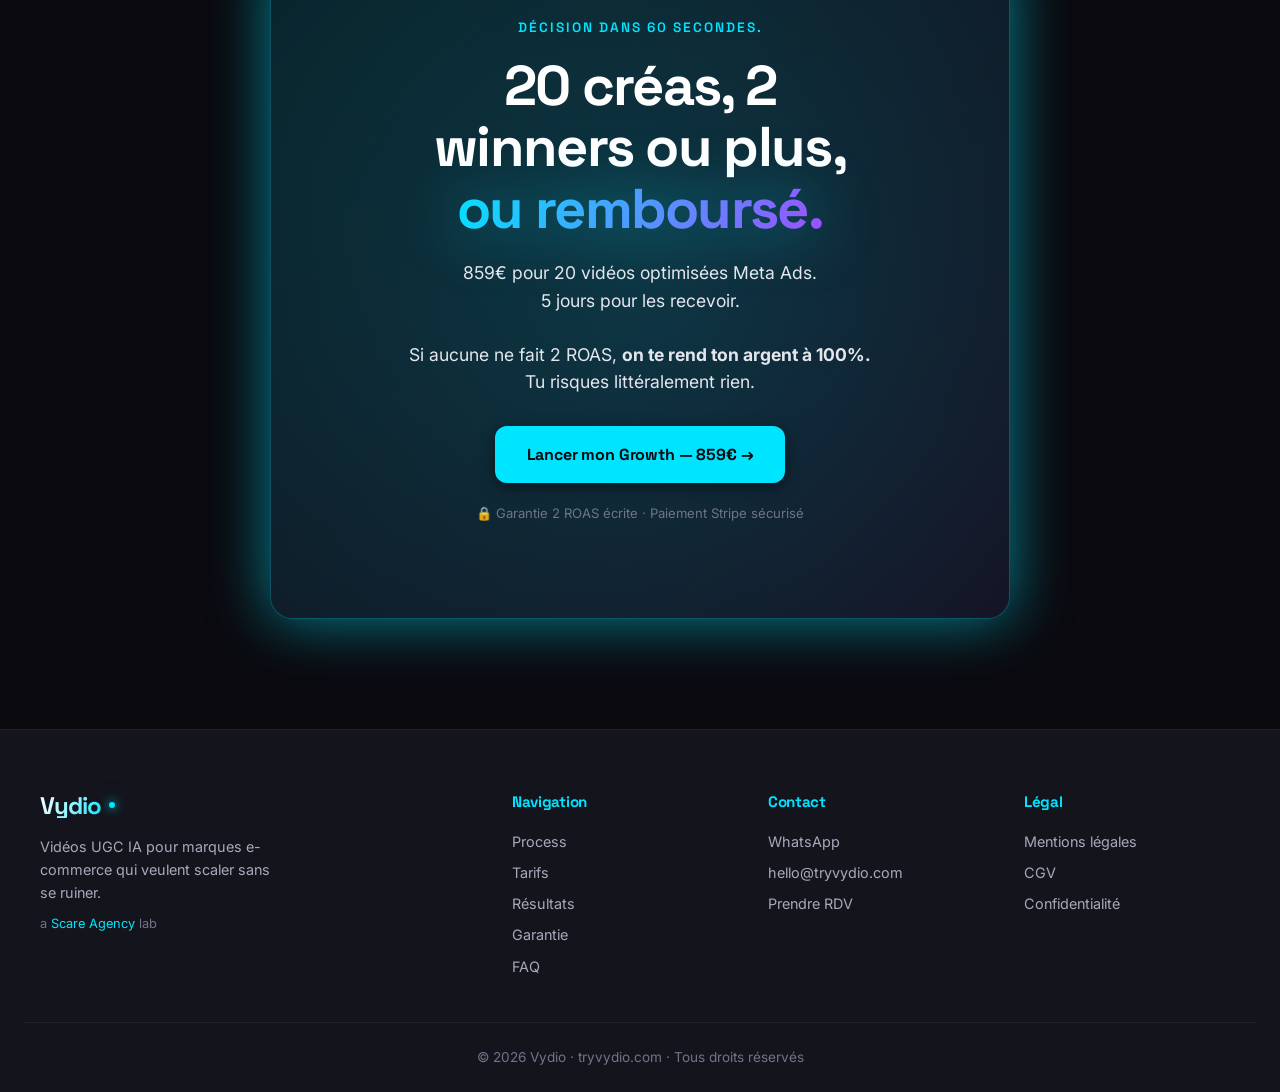
==== commit b2aaec49: "Bulle WhatsApp : 'on te répond à la seconde ⚡'" ====
--- a/index.html
+++ b/index.html
@@ -25,7 +25,7 @@
         <a href="#faq">FAQ</a>
       </nav>
       <div class="nav__cta">
-        <a href="https://wa.me/" class="btn btn--whatsapp" aria-label="WhatsApp">
+        <a href="https://wa.me/32483107116?text=Hello%20!%20Je%20veux%20en%20savoir%20plus%20sur%20vos%20cr%C3%A9as%20UGC%20IA" target="_blank" rel="noopener" class="btn btn--whatsapp" aria-label="WhatsApp">
           <svg viewBox="0 0 24 24" width="18" height="18" fill="currentColor"><path d="M20.52 3.48A11.86 11.86 0 0 0 12.04 0C5.5 0 .2 5.3.2 11.84c0 2.09.55 4.12 1.6 5.92L0 24l6.4-1.68a11.84 11.84 0 0 0 5.64 1.44h.01c6.54 0 11.84-5.3 11.84-11.84 0-3.16-1.23-6.13-3.37-8.44ZM12.05 21.5h-.01a9.65 9.65 0 0 1-4.92-1.35l-.35-.21-3.79 1 1.01-3.7-.23-.38a9.66 9.66 0 1 1 8.29 4.64Zm5.3-7.23c-.29-.14-1.71-.84-1.97-.94-.27-.1-.46-.14-.65.15-.19.29-.74.94-.91 1.13-.17.19-.34.21-.62.07-.29-.14-1.22-.45-2.32-1.43-.86-.77-1.44-1.71-1.61-2-.17-.29-.02-.45.13-.59.13-.13.29-.34.43-.51.14-.17.19-.29.29-.48.1-.19.05-.36-.02-.5-.07-.14-.65-1.57-.89-2.15-.23-.56-.47-.49-.65-.5h-.55c-.19 0-.5.07-.76.36-.26.29-1 1-1 2.43s1.02 2.83 1.16 3.02c.14.19 2 3.05 4.85 4.28.68.29 1.21.46 1.62.59.68.21 1.3.18 1.79.11.55-.08 1.71-.7 1.95-1.37.24-.67.24-1.25.17-1.37-.07-.12-.26-.19-.55-.34Z"/></svg>
           WhatsApp
         </a>
@@ -295,7 +295,7 @@
           <li>Droits commerciaux à vie</li>
         </ul>
         <div class="pack__value">Réservé aux brands &gt; 50k€/mois en Ads</div>
-        <a href="https://wa.me/" class="btn btn--ghost btn--block">Parler à l'équipe</a>
+        <a href="https://wa.me/32483107116?text=Hello%20!%20Je%20veux%20en%20savoir%20plus%20sur%20vos%20cr%C3%A9as%20UGC%20IA" target="_blank" rel="noopener" class="btn btn--ghost btn--block">Parler à l'équipe</a>
         <p class="pack__micro">Réponse en moins d'1h ouvré</p>
       </article>
 
@@ -535,7 +535,7 @@
       </details>
       <details class="faq__item">
         <summary>Je peux voir 30 exemples avant de commander ?</summary>
-        <p>Oui. <a href="https://wa.me/">Envoie-nous un message WhatsApp</a> et on te file le drive privé avec 30+ exemples sectorisés (beauté, mode, food, tech). On répond en moins d'1h ouvré. Aucun engagement requis.</p>
+        <p>Oui. <a href="https://wa.me/32483107116?text=Hello%20!%20Je%20veux%20en%20savoir%20plus%20sur%20vos%20cr%C3%A9as%20UGC%20IA" target="_blank" rel="noopener">Envoie-nous un message WhatsApp</a> et on te file le drive privé avec 30+ exemples sectorisés (beauté, mode, food, tech). On répond en moins d'1h ouvré. Aucun engagement requis.</p>
       </details>
     </div>
   </section>
@@ -571,7 +571,7 @@
       </div>
       <div class="footer__col">
         <h4>Contact</h4>
-        <a href="https://wa.me/">WhatsApp</a>
+        <a href="https://wa.me/32483107116?text=Hello%20!%20Je%20veux%20en%20savoir%20plus%20sur%20vos%20cr%C3%A9as%20UGC%20IA" target="_blank" rel="noopener">WhatsApp</a>
         <a href="mailto:hello@tryvydio.com">hello@tryvydio.com</a>
         <a href="#">Prendre RDV</a>
       </div>
@@ -595,7 +595,7 @@
         <b>20 créas pour 859€</b><span class="sticky-bar__desktop"> · ou remboursé</span>
       </span>
       <div class="sticky-bar__ctas">
-        <a href="https://wa.me/" class="btn btn--whatsapp btn--sm">WhatsApp</a>
+        <a href="https://wa.me/32483107116?text=Hello%20!%20Je%20veux%20en%20savoir%20plus%20sur%20vos%20cr%C3%A9as%20UGC%20IA" target="_blank" rel="noopener" class="btn btn--whatsapp btn--sm">WhatsApp</a>
         <a href="#packs" class="btn btn--primary btn--sm">Growth →</a>
       </div>
       <button class="sticky-bar__close" aria-label="Fermer">×</button>
@@ -619,7 +619,7 @@
       <div class="wa-preview__body">
         <div class="wa-preview__msg">
           👋 Salut ! Une question sur nos créas UGC&nbsp;?<br>
-          Réponse en moins d'<b>1h chrono</b>.
+          On te répond <b>à la seconde</b> ⚡
         </div>
       </div>
       <a href="https://wa.me/32483107116?text=Hello%20!%20Je%20veux%20en%20savoir%20plus%20sur%20vos%20cr%C3%A9as%20UGC%20IA" target="_blank" rel="noopener" class="wa-preview__cta">
